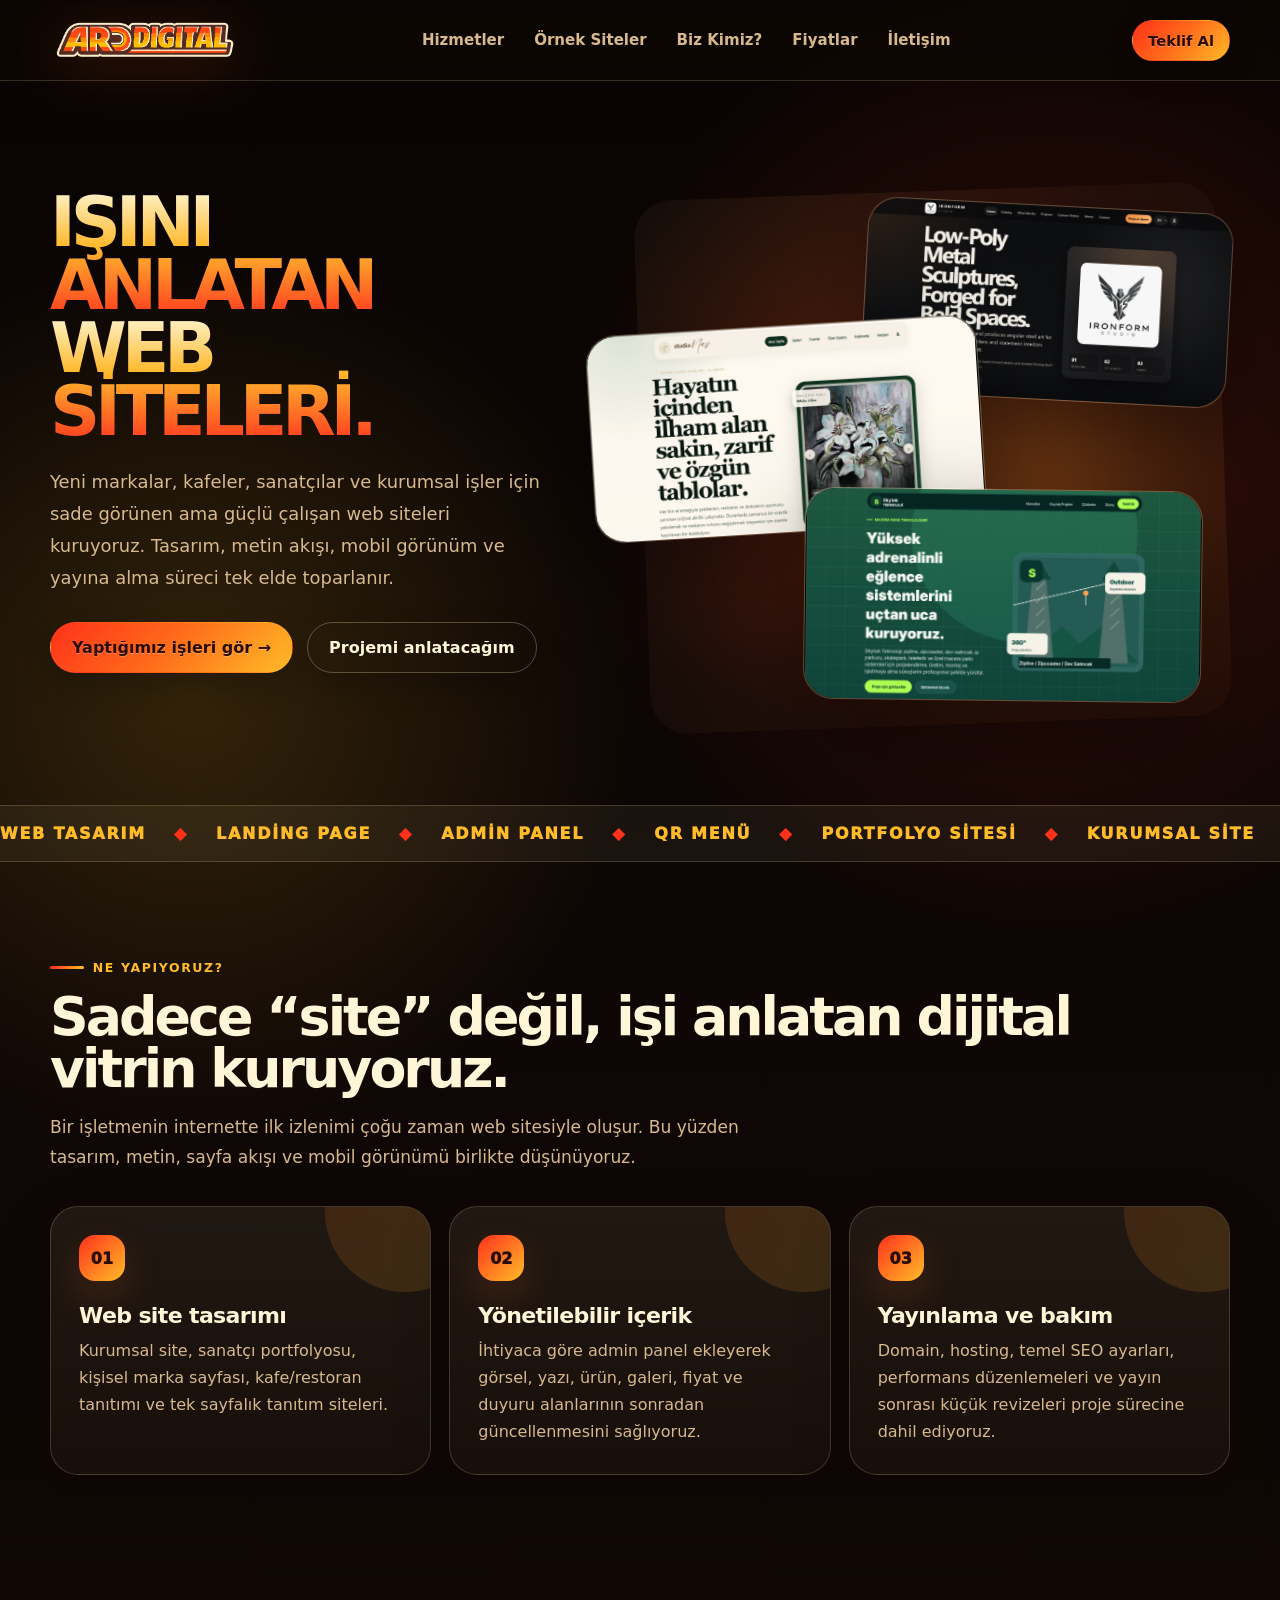
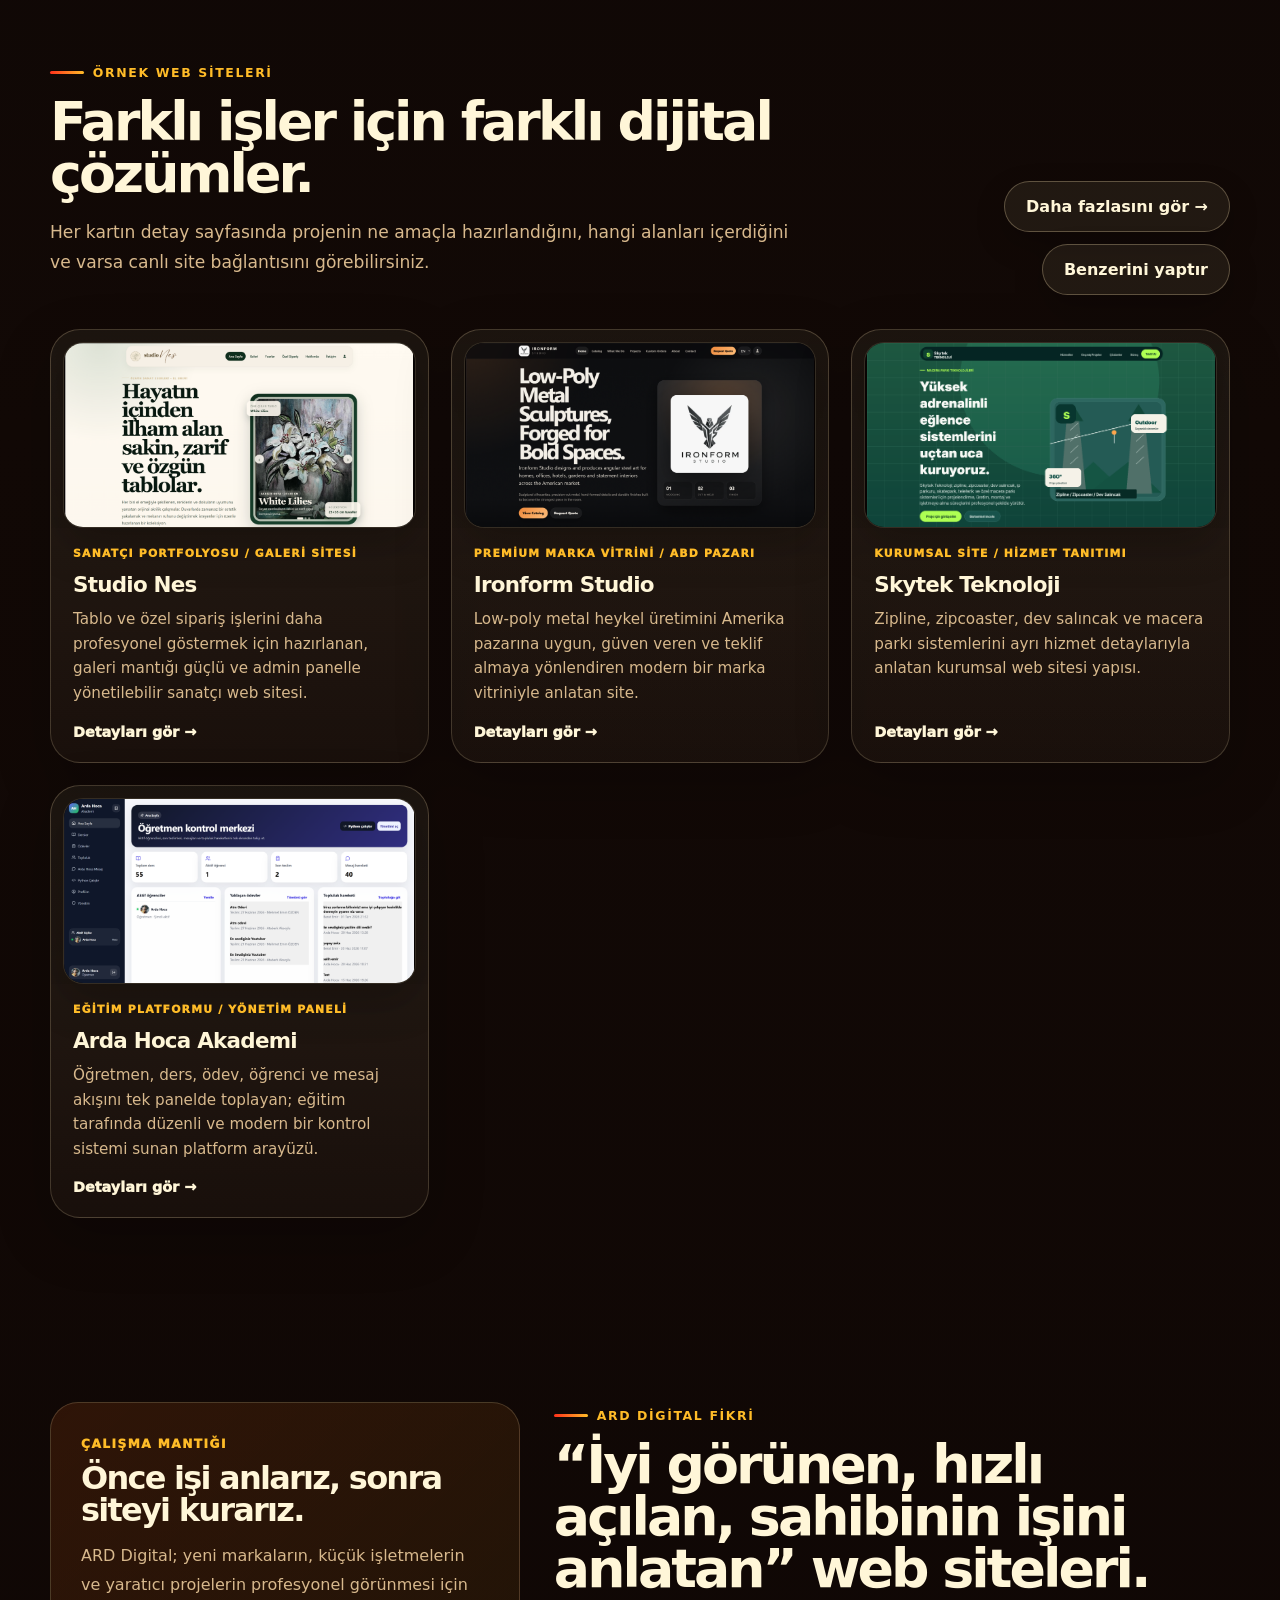
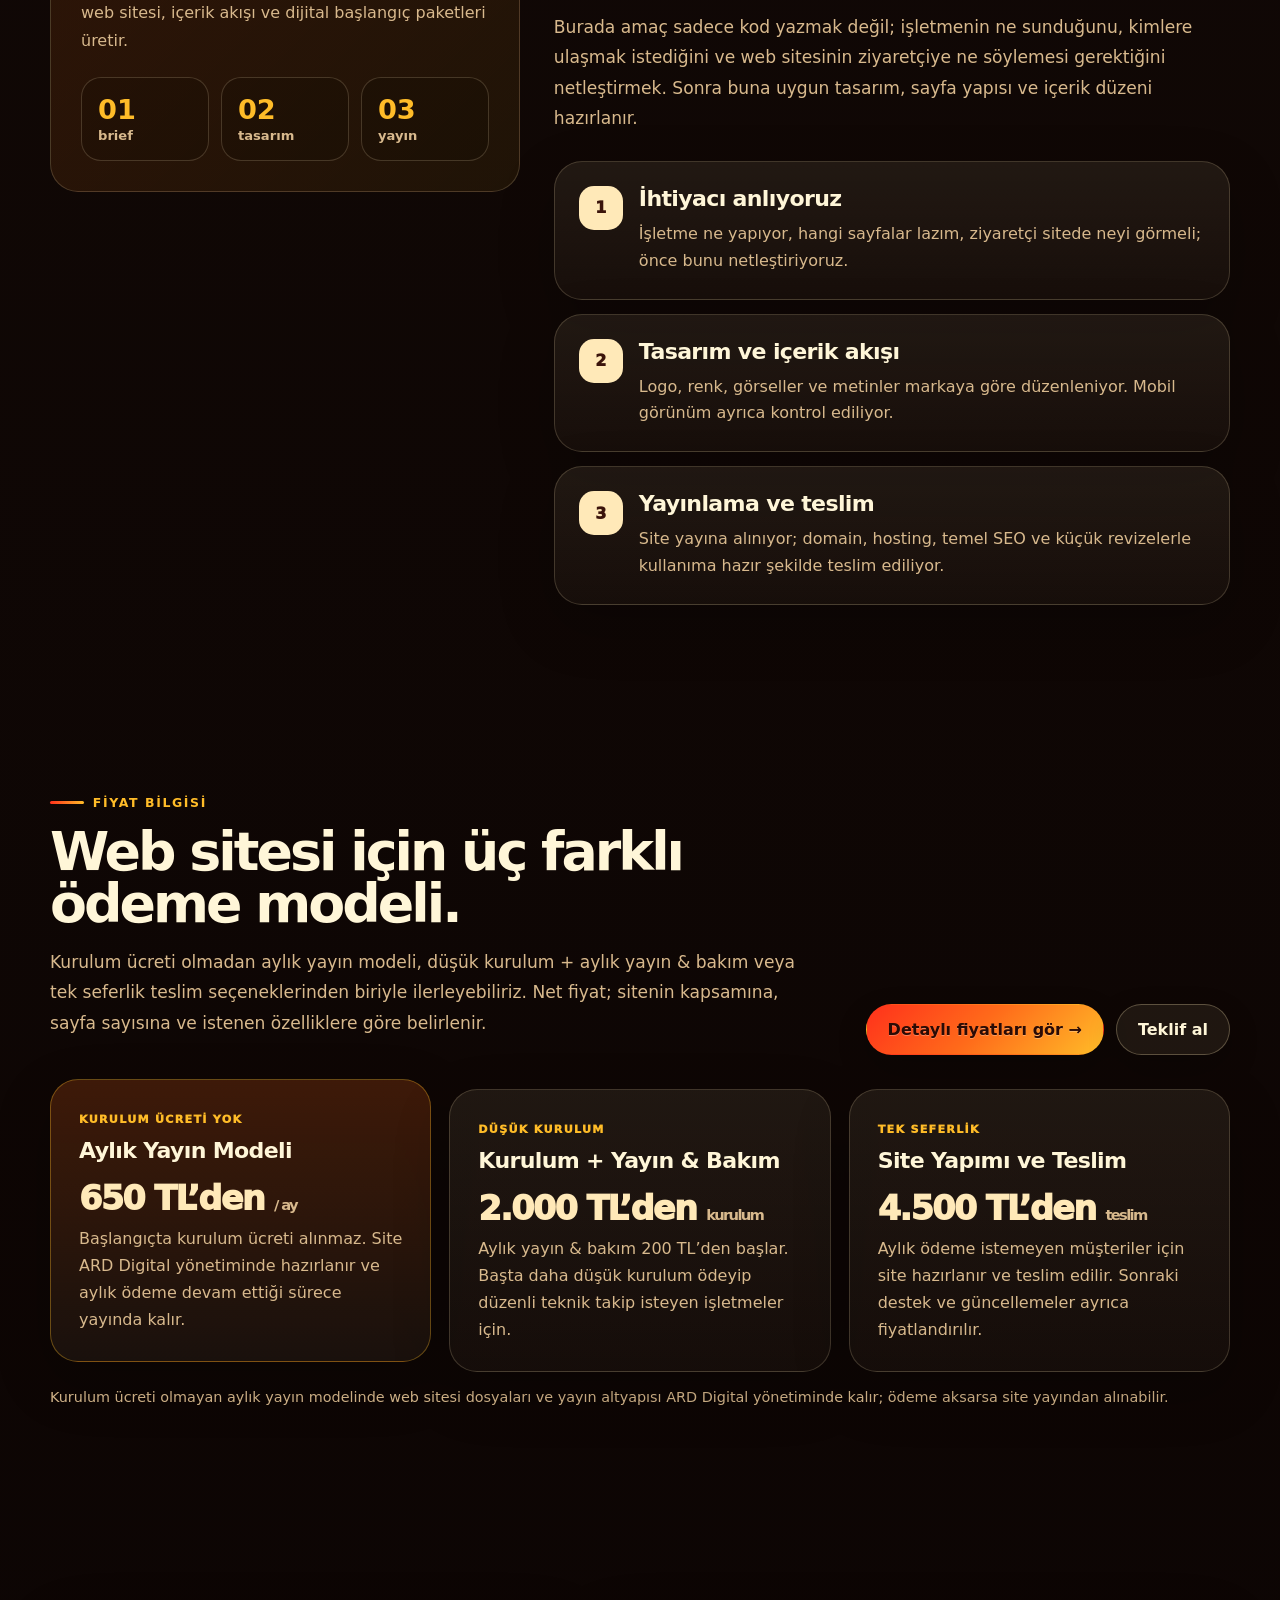
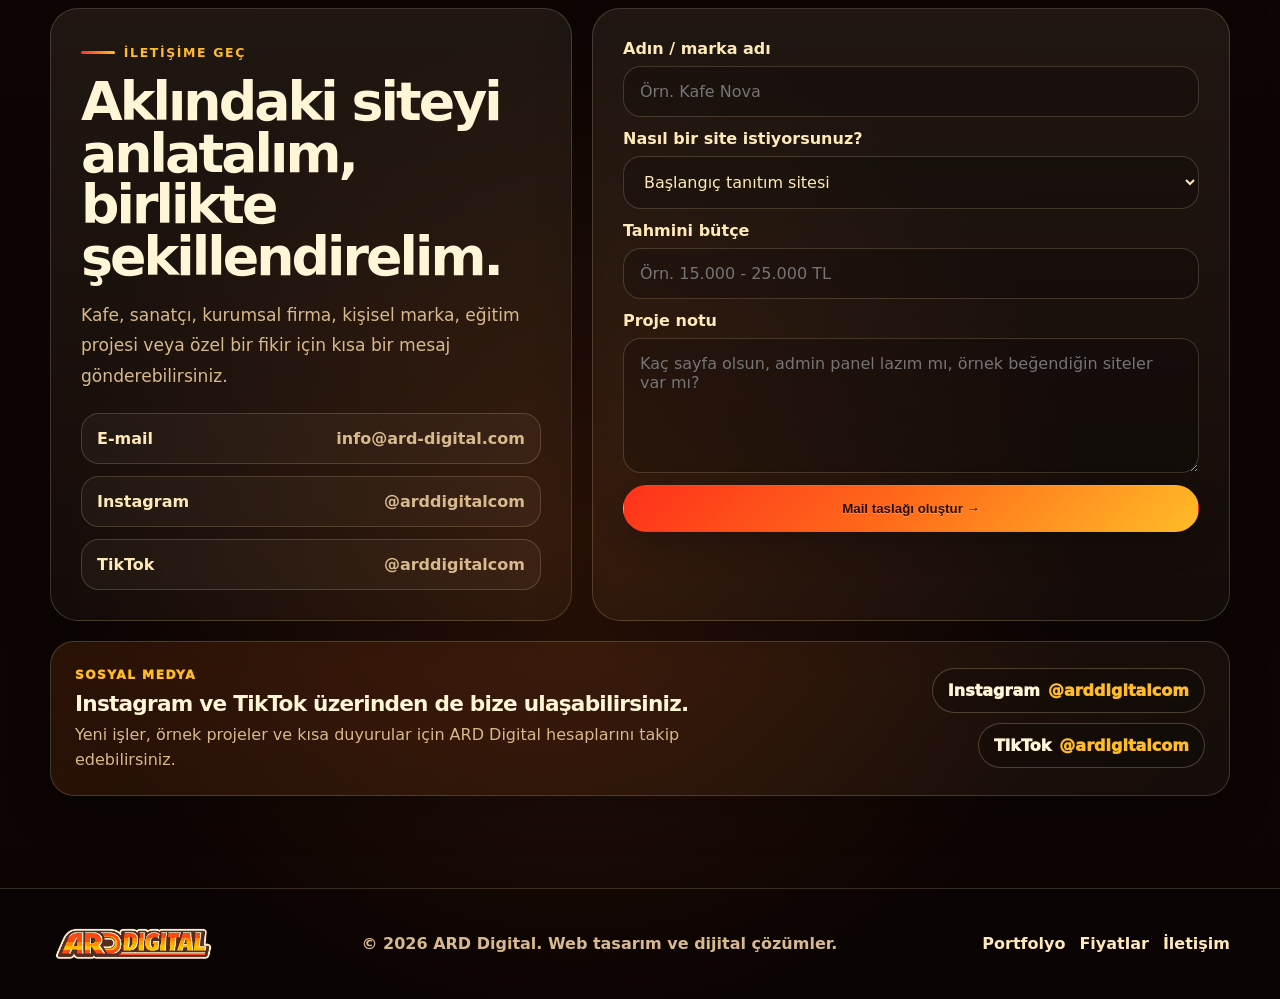
==== index.html @ c7db6e17 "Add files via upload" ====
<!doctype html>
<html lang="tr">
<head>
  <meta charset="utf-8">
  <meta name="viewport" content="width=device-width, initial-scale=1">
  <title>ARD Digital | Web sitesi tasarımı ve dijital çözümler</title>
  <meta name="description" content="ARD Digital; modern, mobil uyumlu, yönetilebilir web siteleri tasarlar. Portfolyo, kurumsal site, kafe menü/QR sistemi ve özel web projeleri.">
  <link rel="icon" href="assets/favicon.png">
  <link rel="stylesheet" href="css/style.css">
</head>
<body>
  <header class="site-header">
    <div class="container nav">
      <a class="brand" href="index.html" aria-label="ARD Digital ana sayfa">
        <img src="assets/arddigital-logo.png" alt="ARD Digital Logo">
      </a>
      <nav class="nav-links" data-nav-links>
        <a href="#hizmetler">Hizmetler</a>
        <a href="#ornekler">Örnek Siteler</a>
        <a href="#hakkimizda">Biz Kimiz?</a>
        <a href="fiyatlar.html">Fiyatlar</a>
        <a href="#iletisim">İletişim</a>
      </nav>
      <a class="btn small primary nav-cta" href="#iletisim">Teklif Al</a>
      <button class="menu-toggle" data-menu-toggle aria-label="Menüyü aç">☰</button>
    </div>
  </header>

  <main>
    <section class="hero hero-clean">
      <div class="container hero-grid">
        <div class="hero-copy">
          <h1><span>İşini anlatan</span><span>web siteleri.</span></h1>
          <p>
            Yeni markalar, kafeler, sanatçılar ve kurumsal işler için sade görünen ama güçlü çalışan web siteleri kuruyoruz. Tasarım, metin akışı, mobil görünüm ve yayına alma süreci tek elde toparlanır.
          </p>
          <div class="hero-actions">
            <a class="btn primary" href="#ornekler">Yaptığımız işleri gör →</a>
            <a class="btn ghost" href="#iletisim">Projemi anlatacağım</a>
          </div>
        </div>

        <div class="project-wall project-screens image-only-showcase" aria-label="Örnek web sitesi ekran görüntüleri">
          <a class="project-tile project-shot tile-main" href="case-studies/studio-nes.html" aria-label="Studio Nes proje sayfasını aç">
            <figure class="site-shot"><img src="assets/thumb-studio-nes.png" alt="Studio Nes ana sayfa ekran görüntüsü"></figure>
          </a>

          <a class="project-tile project-shot tile-small tile-a" href="case-studies/ironform.html" aria-label="Ironform Studio proje sayfasını aç">
            <figure class="site-shot"><img src="assets/thumb-ironform.png" alt="Ironform Studio ana sayfa ekran görüntüsü"></figure>
          </a>

          <a class="project-tile project-shot tile-small tile-b" href="case-studies/skytek.html" aria-label="Skytek Teknoloji proje sayfasını aç">
            <figure class="site-shot"><img src="assets/thumb-skytek.png" alt="Skytek Teknoloji ana sayfa ekran görüntüsü"></figure>
          </a>
        </div>
      </div>
    </section>

    <div class="marquee" aria-hidden="true">
      <div class="marquee-track">
        <span>web tasarım</span><span>landing page</span><span>admin panel</span><span>qr menü</span><span>portfolyo sitesi</span><span>kurumsal site</span>
        <span>web tasarım</span><span>landing page</span><span>admin panel</span><span>qr menü</span><span>portfolyo sitesi</span><span>kurumsal site</span>
      </div>
    </div>

    <section class="section" id="hizmetler">
      <div class="container">
        <span class="eyebrow">Ne yapıyoruz?</span>
        <h2 class="section-title">Sadece “site” değil, işi anlatan dijital vitrin kuruyoruz.</h2>
        <p class="section-text">
          Bir işletmenin internette ilk izlenimi çoğu zaman web sitesiyle oluşur. Bu yüzden tasarım, metin, sayfa akışı ve mobil görünümü birlikte düşünüyoruz.
        </p>
        <div class="service-grid">
          <article class="service-card">
            <div class="icon">01</div>
            <h3>Web site tasarımı</h3>
            <p>Kurumsal site, sanatçı portfolyosu, kişisel marka sayfası, kafe/restoran tanıtımı ve tek sayfalık tanıtım siteleri.</p>
          </article>
          <article class="service-card">
            <div class="icon">02</div>
            <h3>Yönetilebilir içerik</h3>
            <p>İhtiyaca göre admin panel ekleyerek görsel, yazı, ürün, galeri, fiyat ve duyuru alanlarının sonradan güncellenmesini sağlıyoruz.</p>
          </article>
          <article class="service-card">
            <div class="icon">03</div>
            <h3>Yayınlama ve bakım</h3>
            <p>Domain, hosting, temel SEO ayarları, performans düzenlemeleri ve yayın sonrası küçük revizeleri proje sürecine dahil ediyoruz.</p>
          </article>
        </div>
      </div>
    </section>

    <section class="section" id="ornekler">
      <div class="container">
        <div class="portfolio-head">
          <div>
            <span class="eyebrow">Örnek web siteleri</span>
            <h2 class="section-title">Farklı işler için farklı dijital çözümler.</h2>
            <p class="section-text">Her kartın detay sayfasında projenin ne amaçla hazırlandığını, hangi alanları içerdiğini ve varsa canlı site bağlantısını görebilirsiniz.</p>
          </div>
          <div class="portfolio-actions">
            <a class="btn" href="ornek-web-siteleri.html">Daha fazlasını gör →</a>
            <a class="btn" href="#iletisim">Benzerini yaptır</a>
          </div>
        </div>

        <div class="portfolio-grid detailed-portfolio-grid">
          <a class="portfolio-card portfolio-detail-card" href="case-studies/studio-nes.html" aria-label="Studio Nes proje sayfasını aç">
            <figure class="portfolio-shot-frame">
              <img src="assets/thumb-studio-nes.png" alt="Studio Nes ana sayfa ekran görüntüsü">
            </figure>
            <div class="portfolio-detail-body">
              <span class="portfolio-kicker">Sanatçı portfolyosu / galeri sitesi</span>
              <h3>Studio Nes</h3>
              <p>Tablo ve özel sipariş işlerini daha profesyonel göstermek için hazırlanan, galeri mantığı güçlü ve admin panelle yönetilebilir sanatçı web sitesi.</p>
              <span class="portfolio-link">Detayları gör →</span>
            </div>
          </a>

          <a class="portfolio-card portfolio-detail-card" href="case-studies/ironform.html" aria-label="Ironform Studio proje sayfasını aç">
            <figure class="portfolio-shot-frame">
              <img src="assets/thumb-ironform.png" alt="Ironform Studio ana sayfa ekran görüntüsü">
            </figure>
            <div class="portfolio-detail-body">
              <span class="portfolio-kicker">Premium marka vitrini / ABD pazarı</span>
              <h3>Ironform Studio</h3>
              <p>Low-poly metal heykel üretimini Amerika pazarına uygun, güven veren ve teklif almaya yönlendiren modern bir marka vitriniyle anlatan site.</p>
              <span class="portfolio-link">Detayları gör →</span>
            </div>
          </a>

          <a class="portfolio-card portfolio-detail-card" href="case-studies/skytek.html" aria-label="Skytek Teknoloji proje sayfasını aç">
            <figure class="portfolio-shot-frame">
              <img src="assets/thumb-skytek.png" alt="Skytek Teknoloji ana sayfa ekran görüntüsü">
            </figure>
            <div class="portfolio-detail-body">
              <span class="portfolio-kicker">Kurumsal site / hizmet tanıtımı</span>
              <h3>Skytek Teknoloji</h3>
              <p>Zipline, zipcoaster, dev salıncak ve macera parkı sistemlerini ayrı hizmet detaylarıyla anlatan kurumsal web sitesi yapısı.</p>
              <span class="portfolio-link">Detayları gör →</span>
            </div>
          </a>

          <a class="portfolio-card portfolio-detail-card" href="case-studies/arda-hoca-akademi.html" aria-label="Arda Hoca Akademi proje sayfasını aç">
            <figure class="portfolio-shot-frame">
              <img src="assets/thumb-arda-hoca-akademi.png" alt="Arda Hoca Akademi ana sayfa ekran görüntüsü">
            </figure>
            <div class="portfolio-detail-body">
              <span class="portfolio-kicker">Eğitim platformu / yönetim paneli</span>
              <h3>Arda Hoca Akademi</h3>
              <p>Öğretmen, ders, ödev, öğrenci ve mesaj akışını tek panelde toplayan; eğitim tarafında düzenli ve modern bir kontrol sistemi sunan platform arayüzü.</p>
              <span class="portfolio-link">Detayları gör →</span>
            </div>
          </a>
        </div>
      </div>
    </section>

    <section class="section" id="hakkimizda">
      <div class="container split">
        <aside class="about-card about-card-clean">
          <span class="mini-kicker">Çalışma mantığı</span>
          <h3>Önce işi anlarız, sonra siteyi kurarız.</h3>
          <p>
            ARD Digital; yeni markaların, küçük işletmelerin ve yaratıcı projelerin profesyonel görünmesi için web sitesi, içerik akışı ve dijital başlangıç paketleri üretir.
          </p>
          <div class="stats">
            <div class="stat"><strong>01</strong><span>brief</span></div>
            <div class="stat"><strong>02</strong><span>tasarım</span></div>
            <div class="stat"><strong>03</strong><span>yayın</span></div>
          </div>
        </aside>
        <div>
          <span class="eyebrow">ARD Digital fikri</span>
          <h2 class="section-title">“İyi görünen, hızlı açılan, sahibinin işini anlatan” web siteleri.</h2>
          <p class="section-text">
            Burada amaç sadece kod yazmak değil; işletmenin ne sunduğunu, kimlere ulaşmak istediğini ve web sitesinin ziyaretçiye ne söylemesi gerektiğini netleştirmek. Sonra buna uygun tasarım, sayfa yapısı ve içerik düzeni hazırlanır.
          </p>
          <div class="process-list" style="margin-top:28px">
            <article class="process-card">
              <div class="num">1</div>
              <div><h3>İhtiyacı anlıyoruz</h3><p>İşletme ne yapıyor, hangi sayfalar lazım, ziyaretçi sitede neyi görmeli; önce bunu netleştiriyoruz.</p></div>
            </article>
            <article class="process-card">
              <div class="num">2</div>
              <div><h3>Tasarım ve içerik akışı</h3><p>Logo, renk, görseller ve metinler markaya göre düzenleniyor. Mobil görünüm ayrıca kontrol ediliyor.</p></div>
            </article>
            <article class="process-card">
              <div class="num">3</div>
              <div><h3>Yayınlama ve teslim</h3><p>Site yayına alınıyor; domain, hosting, temel SEO ve küçük revizelerle kullanıma hazır şekilde teslim ediliyor.</p></div>
            </article>
          </div>
        </div>
      </div>
    </section>

    <section class="section pricing-preview" id="fiyatlar">
      <div class="container">
        <div class="portfolio-head">
          <div>
            <span class="eyebrow">Fiyat bilgisi</span>
            <h2 class="section-title">Web sitesi için üç farklı ödeme modeli.</h2>
            <p class="section-text">
              Kurulum ücreti olmadan aylık yayın modeli, düşük kurulum + aylık yayın & bakım veya tek seferlik teslim seçeneklerinden biriyle ilerleyebiliriz. Net fiyat; sitenin kapsamına, sayfa sayısına ve istenen özelliklere göre belirlenir.
            </p>
          </div>
          <div class="portfolio-actions">
            <a class="btn primary" href="fiyatlar.html">Detaylı fiyatları gör →</a>
            <a class="btn" href="#iletisim">Teklif al</a>
          </div>
        </div>

        <div class="price-grid price-preview-grid three-plans">
          <article class="price-card featured">
            <span class="plan-label">Kurulum ücreti yok</span>
            <h3>Aylık Yayın Modeli</h3>
            <div class="price">650 TL’den <small>/ ay</small></div>
            <p>Başlangıçta kurulum ücreti alınmaz. Site ARD Digital yönetiminde hazırlanır ve aylık ödeme devam ettiği sürece yayında kalır.</p>
          </article>
          <article class="price-card">
            <span class="plan-label">Düşük kurulum</span>
            <h3>Kurulum + Yayın & Bakım</h3>
            <div class="price">2.000 TL’den <small>kurulum</small></div>
            <p>Aylık yayın & bakım 200 TL’den başlar. Başta daha düşük kurulum ödeyip düzenli teknik takip isteyen işletmeler için.</p>
          </article>
          <article class="price-card">
            <span class="plan-label">Tek seferlik</span>
            <h3>Site Yapımı ve Teslim</h3>
            <div class="price">4.500 TL’den <small>teslim</small></div>
            <p>Aylık ödeme istemeyen müşteriler için site hazırlanır ve teslim edilir. Sonraki destek ve güncellemeler ayrıca fiyatlandırılır.</p>
          </article>
        </div>
        <p class="notice">Kurulum ücreti olmayan aylık yayın modelinde web sitesi dosyaları ve yayın altyapısı ARD Digital yönetiminde kalır; ödeme aksarsa site yayından alınabilir.</p>
      </div>
    </section>

    <section class="section" id="iletisim">
      <div class="container contact-wrap">
        <div class="contact-card">
          <span class="eyebrow">İletişime geç</span>
          <h2 class="section-title">Aklındaki siteyi anlatalım, birlikte şekillendirelim.</h2>
          <p class="section-text">Kafe, sanatçı, kurumsal firma, kişisel marka, eğitim projesi veya özel bir fikir için kısa bir mesaj gönderebilirsiniz.</p>
          <div class="contact-list">
            <a href="mailto:info@ard-digital.com"><strong>E-mail</strong><span>info@ard-digital.com</span></a>
            <a href="https://instagram.com/arddigitalcom" target="_blank" rel="noreferrer"><strong>Instagram</strong><span>@arddigitalcom</span></a>
            <a href="https://www.tiktok.com/@ardigitalcom" target="_blank" rel="noreferrer"><strong>TikTok</strong><span>@arddigitalcom</span></a>
          </div>
        </div>
        <div class="contact-card">
          <form class="contact-form" data-contact-form>
            <div class="field">
              <label for="name">Adın / marka adı</label>
              <input id="name" name="name" placeholder="Örn. Kafe Nova" required>
            </div>
            <div class="field">
              <label for="service">Nasıl bir site istiyorsunuz?</label>
              <select id="service" name="service" required>
                <option value="Başlangıç tanıtım sitesi">Başlangıç tanıtım sitesi</option>
                <option value="Profesyonel kurumsal site">Profesyonel kurumsal site</option>
                <option value="Admin panelli site">Admin panelli site</option>
                <option value="Kafe QR menü sistemi">Kafe QR menü sistemi</option>
                <option value="Özel proje">Özel proje</option>
              </select>
            </div>
            <div class="field">
              <label for="budget">Tahmini bütçe</label>
              <input id="budget" name="budget" placeholder="Örn. 15.000 - 25.000 TL">
            </div>
            <div class="field">
              <label for="message">Proje notu</label>
              <textarea id="message" name="message" placeholder="Kaç sayfa olsun, admin panel lazım mı, örnek beğendiğin siteler var mı?" required></textarea>
            </div>
            <button class="btn primary" type="submit">Mail taslağı oluştur →</button>
          </form>
        </div>
        <div class="social-contact-box">
          <div>
            <span class="mini-kicker">Sosyal medya</span>
            <h3>Instagram ve TikTok üzerinden de bize ulaşabilirsiniz.</h3>
            <p>Yeni işler, örnek projeler ve kısa duyurular için ARD Digital hesaplarını takip edebilirsiniz.</p>
          </div>
          <div class="social-buttons">
            <a href="https://instagram.com/arddigitalcom" target="_blank" rel="noreferrer">Instagram <span>@arddigitalcom</span></a>
            <a href="https://www.tiktok.com/@ardigitalcom" target="_blank" rel="noreferrer">TikTok <span>@ardigitalcom</span></a>
          </div>
        </div>
      </div>
    </section>
  </main>

  <footer class="site-footer">
    <div class="container footer-row">
      <img src="assets/arddigital-logo.png" alt="ARD Digital">
      <div>© <span data-year></span> ARD Digital. Web tasarım ve dijital çözümler.</div>
      <div class="footer-links"><a href="#ornekler">Portfolyo</a><a href="fiyatlar.html">Fiyatlar</a><a href="#iletisim">İletişim</a></div>
    </div>
  </footer>

  <script src="js/main.js"></script>
</body>
</html>
---- css/style.css ----
:root{
  --bg:#120906;
  --bg-soft:#24110c;
  --card:#2a130d;
  --card-2:#39180f;
  --cream:#ffe9b8;
  --cream-2:#fff6d8;
  --orange:#ff6b1a;
  --orange-2:#ff311b;
  --gold:#ffbc28;
  --brown:#4a1f14;
  --muted:#d8b98d;
  --line:rgba(255,233,184,.18);
  --shadow:0 28px 90px rgba(0,0,0,.38);
  --radius:28px;
  --max:1180px;
}
*{box-sizing:border-box}
html{scroll-behavior:smooth}
body{
  margin:0;
  font-family:Inter, ui-sans-serif, system-ui, -apple-system, BlinkMacSystemFont, "Segoe UI", sans-serif;
  background:
    radial-gradient(circle at 15% 12%, rgba(255,188,40,.16), transparent 28rem),
    radial-gradient(circle at 82% 8%, rgba(255,49,27,.18), transparent 30rem),
    radial-gradient(circle at 45% 92%, rgba(255,107,26,.14), transparent 32rem),
    linear-gradient(180deg,#090403 0%, var(--bg) 35%, #0b0403 100%);
  color:var(--cream-2);
  overflow-x:hidden;
}
body:before{
  content:"";
  position:fixed;
  inset:0;
  pointer-events:none;
  background-image:
    linear-gradient(rgba(255,233,184,.055) 1px, transparent 1px),
    linear-gradient(90deg, rgba(255,233,184,.055) 1px, transparent 1px);
  background-size:72px 72px;
  mask-image:linear-gradient(to bottom, rgba(0,0,0,.8), rgba(0,0,0,.25));
}
a{color:inherit;text-decoration:none}
img{max-width:100%;display:block}
.container{width:min(var(--max), calc(100% - 38px));margin:0 auto}
.eyebrow{
  display:inline-flex;
  align-items:center;
  gap:.55rem;
  color:var(--gold);
  text-transform:uppercase;
  letter-spacing:.13em;
  font-weight:900;
  font-size:.78rem;
}
.eyebrow:before{content:"";width:34px;height:3px;border-radius:999px;background:linear-gradient(90deg,var(--orange-2),var(--gold))}
.section{padding:92px 0;position:relative}
.section-title{font-size:clamp(2rem,4.2vw,4.2rem);line-height:.96;margin:16px 0 18px;letter-spacing:-.055em}
.section-text{color:var(--muted);font-size:1.07rem;line-height:1.76;max-width:760px}
.btn{
  display:inline-flex;
  align-items:center;
  justify-content:center;
  gap:.6rem;
  padding:15px 21px;
  border-radius:999px;
  font-weight:900;
  border:1px solid rgba(255,233,184,.28);
  color:var(--cream-2);
  background:rgba(255,233,184,.07);
  box-shadow:0 12px 30px rgba(0,0,0,.22);
  transition:.2s ease;
  cursor:pointer;
}
.btn:hover{transform:translateY(-3px);border-color:rgba(255,233,184,.48)}
.btn.primary{background:linear-gradient(135deg,var(--orange-2),var(--orange) 48%,var(--gold));color:#2b0b05;border-color:transparent;text-shadow:0 1px rgba(255,255,255,.28)}
.btn.ghost{background:transparent}
.btn.small{padding:11px 15px;font-size:.92rem}
.site-header{
  position:sticky;top:0;z-index:50;
  backdrop-filter:blur(16px);
  background:rgba(15,7,5,.72);
  border-bottom:1px solid var(--line);
}
.nav{height:80px;display:flex;align-items:center;justify-content:space-between;gap:24px}
.brand{display:flex;align-items:center;gap:12px;min-width:max-content}
.brand img{height:48px;width:auto;filter:drop-shadow(0 10px 28px rgba(255,107,26,.18))}
.nav-links{display:flex;align-items:center;gap:6px}
.nav-links a{padding:10px 12px;border-radius:999px;color:var(--muted);font-weight:800;font-size:.94rem}
.nav-links a:hover{background:rgba(255,233,184,.08);color:var(--cream)}
.menu-toggle{display:none;border:0;background:rgba(255,233,184,.08);color:var(--cream);border-radius:14px;padding:10px 12px;font-size:1.2rem}
.hero{padding:94px 0 64px;position:relative}
.hero-grid{display:grid;grid-template-columns:1.02fr .98fr;gap:52px;align-items:center}
.hero h1{font-size:clamp(3rem,7vw,7.5rem);line-height:.86;letter-spacing:-.075em;margin:24px 0 18px;text-transform:uppercase}
.hero h1 span{display:block;background:linear-gradient(180deg,#fff2c8 0%,#ffb92d 44%,#ff3b1f 100%);-webkit-background-clip:text;background-clip:text;color:transparent;text-shadow:0 16px 48px rgba(255,80,22,.14)}
.hero p{font-size:1.18rem;line-height:1.78;color:var(--muted);max-width:650px;margin:0 0 28px}
.hero-actions{display:flex;gap:14px;flex-wrap:wrap;margin-bottom:28px}
.hero-badges{display:flex;gap:10px;flex-wrap:wrap}
.badge{padding:9px 13px;border-radius:999px;background:rgba(255,233,184,.08);border:1px solid var(--line);color:var(--cream);font-weight:800;font-size:.9rem}
.logo-stage{
  position:relative;
  min-height:560px;
  border-radius:42px;
  background:
    linear-gradient(135deg,rgba(255,49,27,.16),rgba(255,188,40,.07)),
    repeating-linear-gradient(0deg,rgba(255,233,184,.045),rgba(255,233,184,.045) 1px,transparent 1px,transparent 17px),
    radial-gradient(circle at 50% 42%,rgba(255,188,40,.16),transparent 22rem),
    rgba(42,19,13,.48);
  border:1px solid var(--line);
  box-shadow:var(--shadow);
  overflow:hidden;
  display:grid;
  place-items:center;
}
.logo-stage:before{
  content:"";
  position:absolute;
  inset:36px;
  border-radius:34px;
  border:1px solid rgba(255,233,184,.12);
}
.logo-stage:after{
  content:"";
  position:absolute;
  width:780px;height:190px;
  background:linear-gradient(90deg,transparent,var(--orange),var(--gold),transparent);
  filter:blur(50px);
  opacity:.18;
  transform:rotate(-8deg);
}
.logo-stage img{width:min(88%,720px);position:relative;z-index:2;filter:drop-shadow(0 28px 45px rgba(0,0,0,.55))}
.float-card{
  position:absolute;z-index:3;
  background:rgba(20,8,5,.76);
  border:1px solid var(--line);
  border-radius:22px;
  padding:16px 18px;
  box-shadow:0 20px 50px rgba(0,0,0,.32);
  backdrop-filter:blur(12px);
}
.float-card strong{display:block;color:var(--cream);font-size:1.1rem}
.float-card span{color:var(--muted);font-weight:700;font-size:.9rem}
.float-card.one{left:24px;bottom:28px}
.float-card.two{right:24px;top:30px}
.marquee{border-block:1px solid var(--line);background:rgba(255,233,184,.055);overflow:hidden;white-space:nowrap}
.marquee-track{display:inline-flex;gap:28px;animation:slide 26s linear infinite;padding:18px 0;color:var(--gold);font-weight:950;text-transform:uppercase;letter-spacing:.11em}
.marquee-track span{display:inline-flex;align-items:center;gap:28px}.marquee-track span:after{content:"◆";color:var(--orange-2)}
@keyframes slide{from{transform:translateX(0)}to{transform:translateX(-50%)}}
.service-grid{display:grid;grid-template-columns:repeat(3,1fr);gap:18px;margin-top:34px}
.service-card,.portfolio-card,.price-card,.process-card,.contact-card,.case-panel{
  border:1px solid var(--line);
  background:linear-gradient(180deg,rgba(255,233,184,.08),rgba(255,233,184,.035));
  border-radius:var(--radius);
  box-shadow:0 20px 55px rgba(0,0,0,.24);
}
.service-card{padding:28px;min-height:242px;position:relative;overflow:hidden}
.service-card:before{content:"";position:absolute;width:160px;height:160px;border-radius:999px;right:-55px;top:-75px;background:linear-gradient(135deg,var(--orange),var(--gold));opacity:.14}
.icon{width:46px;height:46px;border-radius:16px;display:grid;place-items:center;background:linear-gradient(135deg,var(--orange-2),var(--gold));color:#2b0b05;font-weight:1000;margin-bottom:22px;box-shadow:0 16px 40px rgba(255,107,26,.18)}
.service-card h3,.portfolio-card h3,.price-card h3,.process-card h3{margin:0 0 10px;font-size:1.38rem;letter-spacing:-.03em}
.service-card p,.portfolio-card p,.price-card p,.process-card p{margin:0;color:var(--muted);line-height:1.68}
.portfolio-head{display:flex;align-items:end;justify-content:space-between;gap:22px;margin-bottom:34px}
.portfolio-grid{display:grid;grid-template-columns:repeat(2,1fr);gap:20px}
.portfolio-card{overflow:hidden;transition:.2s ease;background:linear-gradient(180deg,rgba(255,233,184,.09),rgba(255,233,184,.035))}
.portfolio-card:hover{transform:translateY(-6px);border-color:rgba(255,233,184,.35)}
.browser{
  min-height:250px;
  padding:18px;
  background:
    radial-gradient(circle at 18% 20%, rgba(255,188,40,.25), transparent 12rem),
    radial-gradient(circle at 82% 28%, rgba(255,49,27,.2), transparent 12rem),
    linear-gradient(135deg,#21100b,#3c170e);
  border-bottom:1px solid var(--line);
}
.browser-top{display:flex;gap:7px;margin-bottom:16px}.dot{width:10px;height:10px;border-radius:50%;background:var(--cream);opacity:.65}.dot:nth-child(2){background:var(--gold)}.dot:nth-child(3){background:var(--orange-2)}
.browser-screen{height:178px;border-radius:20px;background:rgba(255,246,216,.09);border:1px solid rgba(255,233,184,.14);padding:18px;display:flex;flex-direction:column;justify-content:space-between;overflow:hidden}
.mock-title{font-size:1.65rem;font-weight:1000;letter-spacing:-.05em;color:var(--cream)}
.mock-lines{display:grid;gap:9px}.mock-lines i{height:10px;border-radius:999px;background:rgba(255,233,184,.18)}.mock-lines i:nth-child(1){width:92%}.mock-lines i:nth-child(2){width:64%}.mock-lines i:nth-child(3){width:78%}
.portfolio-body{padding:24px}.tags{display:flex;gap:8px;flex-wrap:wrap;margin:16px 0 18px}.tag{font-size:.78rem;font-weight:900;border:1px solid var(--line);border-radius:999px;color:var(--gold);padding:6px 9px;background:rgba(255,188,40,.06)}
.split{display:grid;grid-template-columns:.82fr 1.18fr;gap:34px;align-items:start}.about-card{position:sticky;top:110px;padding:30px;border-radius:var(--radius);background:linear-gradient(135deg,rgba(255,107,26,.13),rgba(255,188,40,.07));border:1px solid var(--line)}.about-card img{height:76px;width:auto;margin-bottom:20px}.about-card p{color:var(--muted);line-height:1.76}.stats{display:grid;grid-template-columns:repeat(3,1fr);gap:12px;margin-top:22px}.stat{border:1px solid var(--line);border-radius:20px;padding:16px;background:rgba(0,0,0,.14)}.stat strong{font-size:1.7rem;color:var(--gold);display:block}.stat span{color:var(--muted);font-weight:800;font-size:.82rem}
.process-list{display:grid;gap:14px}.process-card{padding:24px;display:grid;grid-template-columns:auto 1fr;gap:16px}.num{width:44px;height:44px;border-radius:15px;background:var(--cream);color:#3b140b;display:grid;place-items:center;font-weight:1000}
.price-grid{display:grid;grid-template-columns:repeat(3,1fr);gap:18px;margin-top:34px}.price-card{padding:28px;position:relative;overflow:hidden}.price-card.featured{background:linear-gradient(180deg,rgba(255,107,26,.2),rgba(255,233,184,.05));border-color:rgba(255,188,40,.34);transform:translateY(-10px)}.price{font-size:2.1rem;font-weight:1000;letter-spacing:-.05em;margin:16px 0 8px;color:var(--cream)}.price small{font-size:.92rem;color:var(--muted);font-weight:800}.price-card ul{padding:0;margin:22px 0 28px;list-style:none;display:grid;gap:12px;color:var(--muted)}.price-card li{display:flex;gap:10px}.price-card li:before{content:"✓";color:var(--gold);font-weight:1000}
.contact-wrap{display:grid;grid-template-columns:.9fr 1.1fr;gap:20px;align-items:stretch}.contact-card{padding:30px}.contact-list{display:grid;gap:12px;margin-top:22px}.contact-list a{display:flex;align-items:center;justify-content:space-between;gap:12px;border:1px solid var(--line);border-radius:18px;padding:15px;background:rgba(255,233,184,.045);color:var(--cream);font-weight:900}.contact-list a span{color:var(--muted);font-weight:800}.contact-form{display:grid;gap:12px}.field{display:grid;gap:8px}.field label{font-weight:900;color:var(--cream)}input,textarea,select{width:100%;border:1px solid var(--line);border-radius:18px;background:rgba(0,0,0,.18);color:var(--cream);padding:15px 16px;font:inherit;outline:none}textarea{min-height:135px;resize:vertical}input:focus,textarea:focus,select:focus{border-color:rgba(255,188,40,.55)}
.site-footer{padding:34px 0;border-top:1px solid var(--line);background:rgba(0,0,0,.16)}.footer-row{display:flex;align-items:center;justify-content:space-between;gap:18px;color:var(--muted);font-weight:800}.footer-row img{height:42px;width:auto}.footer-links{display:flex;gap:14px;flex-wrap:wrap}.footer-links a{color:var(--cream)}
.case-hero{padding:72px 0 44px}.back-link{color:var(--gold);font-weight:1000}.case-grid{display:grid;grid-template-columns:1fr .8fr;gap:28px;align-items:start}.case-title{font-size:clamp(2.6rem,6vw,6.8rem);line-height:.88;letter-spacing:-.07em;margin:22px 0}.case-panel{padding:28px}.case-panel h3{margin-top:0}.case-panel p,.case-panel li{color:var(--muted);line-height:1.7}.case-panel ul{padding-left:20px}.case-actions{display:flex;gap:12px;flex-wrap:wrap;margin-top:22px}.case-preview{border-radius:34px;overflow:hidden;border:1px solid var(--line);box-shadow:var(--shadow);background:linear-gradient(135deg,#2a130d,#5a2012)}.case-preview .browser{min-height:360px}.case-preview .browser-screen{height:280px}
.notice{font-size:.9rem;color:var(--muted);margin-top:14px;line-height:1.6}
@media (max-width:980px){
  .hero-grid,.split,.contact-wrap,.case-grid{grid-template-columns:1fr}.logo-stage{min-height:430px}.about-card{position:static}.service-grid,.price-grid{grid-template-columns:1fr}.portfolio-grid{grid-template-columns:1fr}.portfolio-head{align-items:start;flex-direction:column}.price-card.featured{transform:none}.nav-links{position:absolute;top:80px;left:19px;right:19px;display:none;flex-direction:column;align-items:stretch;background:rgba(20,8,5,.96);border:1px solid var(--line);border-radius:22px;padding:12px}.nav-links.open{display:flex}.menu-toggle{display:block}.nav-cta{display:none}.nav-links a{padding:14px 16px}.hero{padding-top:60px}.float-card{display:none}}
@media (max-width:640px){
  .container{width:min(100% - 28px,var(--max))}.nav{height:70px}.nav-links{top:70px}.brand img{height:38px}.hero h1{font-size:3.35rem}.hero p{font-size:1rem}.logo-stage{min-height:320px;border-radius:28px}.section{padding:70px 0}.stats{grid-template-columns:1fr}.service-card,.price-card,.contact-card,.case-panel{padding:22px}.browser{min-height:220px}.browser-screen{height:150px}.footer-row{flex-direction:column;align-items:flex-start}.case-title{font-size:3.2rem}}


.hero-clean{
  padding:112px 0 78px;
}
.hero-clean .hero-grid{
  grid-template-columns:minmax(0,.95fr) minmax(420px,1.05fr);
  gap:54px;
}
.hero-copy{
  position:relative;
  z-index:2;
}
.hero-clean h1{
  max-width:760px;
}
.hero-clean h1 span{
  text-shadow:none;
}
.hero-note{
  max-width:640px;
  display:flex;
  align-items:flex-start;
  gap:10px;
  padding:14px 16px;
  border-left:3px solid var(--gold);
  background:linear-gradient(90deg,rgba(255,188,40,.12),rgba(255,233,184,.035));
  border-radius:0 18px 18px 0;
  color:var(--muted);
  line-height:1.55;
}
.hero-note strong{
  color:var(--cream);
  min-width:max-content;
}
.project-wall{
  position:relative;
  min-height:590px;
  isolation:isolate;
}
.project-wall:before{
  content:"";
  position:absolute;
  inset:44px 0 22px 20px;
  z-index:-2;
  background:
    linear-gradient(rgba(255,233,184,.07) 1px, transparent 1px),
    linear-gradient(90deg, rgba(255,233,184,.07) 1px, transparent 1px),
    radial-gradient(circle at 50% 48%,rgba(255,107,26,.22),transparent 21rem);
  background-size:38px 38px,38px 38px,auto;
  border-radius:38px;
  opacity:.78;
  transform:rotate(-2deg);
}
.project-wall:after{
  content:"";
  position:absolute;
  width:76%;
  height:220px;
  left:12%;
  top:45%;
  z-index:-1;
  transform:translateY(-50%) rotate(-9deg);
  background:linear-gradient(90deg,transparent,rgba(255,49,27,.72),rgba(255,188,40,.6),transparent);
  filter:blur(54px);
  opacity:.24;
}
.project-tile{
  position:absolute;
  display:block;
  border:1px solid rgba(255,233,184,.22);
  background:
    linear-gradient(180deg,rgba(255,246,216,.12),rgba(255,246,216,.045)),
    rgba(25,9,5,.72);
  backdrop-filter:blur(14px);
  box-shadow:0 26px 80px rgba(0,0,0,.35);
  border-radius:30px;
  padding:24px;
  overflow:hidden;
  transition:.2s ease;
}
.project-tile:hover{
  transform:translateY(-5px) rotate(var(--rot,0deg));
  border-color:rgba(255,233,184,.44);
}
.project-tile h3{
  margin:22px 0 8px;
  font-size:clamp(1.7rem,3.4vw,3.2rem);
  line-height:.94;
  letter-spacing:-.06em;
}
.project-tile p{
  margin:0;
  color:var(--muted);
  line-height:1.55;
  max-width:380px;
  font-weight:650;
}
.tile-top{
  display:flex;
  align-items:center;
  justify-content:space-between;
  gap:12px;
  color:var(--gold);
  text-transform:uppercase;
  letter-spacing:.12em;
  font-size:.72rem;
  font-weight:1000;
}
.tile-top i{
  width:48px;
  height:8px;
  border-radius:999px;
  background:linear-gradient(90deg,var(--orange-2),var(--gold));
  box-shadow:0 0 24px rgba(255,107,26,.35);
}
.tile-main{
  --rot:-2.4deg;
  left:0;
  top:64px;
  width:min(500px,78%);
  min-height:360px;
  transform:rotate(var(--rot));
}
.tile-small{
  width:310px;
  min-height:205px;
}
.tile-a{
  --rot:3deg;
  right:10px;
  top:16px;
  transform:rotate(var(--rot));
}
.tile-b{
  --rot:1.4deg;
  right:66px;
  bottom:70px;
  transform:rotate(var(--rot));
}
.tile-preview{
  position:absolute;
  left:24px;
  right:24px;
  bottom:24px;
  min-height:116px;
  display:grid;
  grid-template-columns:1fr 1fr 1fr;
  gap:12px;
}
.tile-preview b{
  border-radius:18px;
  border:1px solid rgba(255,233,184,.14);
  background:
    radial-gradient(circle at 50% 28%,rgba(255,233,184,.55),transparent 28px),
    linear-gradient(160deg,rgba(255,49,27,.52),rgba(255,188,40,.28));
  box-shadow:inset 0 -24px 36px rgba(0,0,0,.22);
}
.tile-preview b:nth-child(2){transform:translateY(15px);background:linear-gradient(160deg,rgba(255,188,40,.52),rgba(255,107,26,.26))}
.tile-preview b:nth-child(3){transform:translateY(5px);background:linear-gradient(160deg,rgba(255,233,184,.34),rgba(255,49,27,.35))}
.phone-card{
  position:absolute;
  left:56%;
  bottom:0;
  width:164px;
  height:272px;
  border-radius:31px;
  border:1px solid rgba(255,233,184,.2);
  background:linear-gradient(180deg,rgba(255,233,184,.16),rgba(255,233,184,.045));
  box-shadow:0 28px 70px rgba(0,0,0,.36);
  padding:24px 18px;
  transform:rotate(-6deg);
}
.phone-head{
  width:54px;
  height:8px;
  border-radius:999px;
  background:rgba(255,233,184,.28);
  margin:0 auto 34px;
}
.phone-line{
  height:11px;
  border-radius:999px;
  background:rgba(255,233,184,.22);
  margin-bottom:12px;
}
.phone-line.w1{width:90%}
.phone-line.w2{width:66%}
.phone-cta{
  width:72px;
  height:28px;
  border-radius:999px;
  background:linear-gradient(90deg,var(--orange-2),var(--gold));
  margin-top:36px;
}
.about-card-clean img{display:none}
.about-card-clean h3{
  margin:10px 0 12px;
  font-size:2rem;
  line-height:1;
  letter-spacing:-.055em;
}
.mini-kicker{
  display:inline-flex;
  color:var(--gold);
  text-transform:uppercase;
  letter-spacing:.12em;
  font-weight:1000;
  font-size:.76rem;
}

@media (max-width:980px){
  .hero-clean .hero-grid{grid-template-columns:1fr;gap:38px}
  .project-wall{min-height:540px}
  .tile-main{width:min(520px,82%)}
  .tile-a{right:0}
  .tile-b{right:18px;bottom:50px}
}
@media (max-width:640px){
  .hero-clean{padding:58px 0 46px}
  .hero-note{display:block;border-left:0;border-top:3px solid var(--gold);border-radius:18px;padding:14px}
  .hero-note strong{display:block;margin-bottom:4px}
  .project-wall{min-height:auto;display:grid;gap:14px}
  .project-wall:before,.project-wall:after,.phone-card{display:none}
  .project-tile,.tile-main,.tile-small,.tile-a,.tile-b{
    position:relative;
    inset:auto;
    width:100%;
    min-height:auto;
    transform:none;
  }
  .project-tile:hover{transform:translateY(-3px)}
  .tile-preview{position:relative;left:auto;right:auto;bottom:auto;margin-top:22px;min-height:86px}
  .project-tile h3{font-size:2rem}
}


.hero-clean{
  padding:88px 0 64px;
}
.hero-clean .hero-grid{
  grid-template-columns:minmax(0,.9fr) minmax(440px,1.1fr);
  gap:56px;
}
.hero-clean h1{
  font-size:clamp(3.4rem,5.7vw,6.25rem);
  line-height:.88;
  max-width:680px;
  margin-bottom:24px;
}
.hero-clean .hero-copy p{
  max-width:600px;
  font-size:1.12rem;
}
.project-wall{
  min-height:560px;
}
.project-tile{
  padding:16px;
}
.project-tile h3{
  margin:15px 0 7px;
  font-size:clamp(1.45rem,2.6vw,2.55rem);
}
.project-tile p{
  font-size:.95rem;
  line-height:1.45;
}
.site-shot{
  margin:14px 0 0;
  border-radius:20px;
  overflow:hidden;
  border:1px solid rgba(255,233,184,.18);
  background:rgba(255,233,184,.08);
  box-shadow:inset 0 0 0 1px rgba(0,0,0,.08), 0 18px 38px rgba(0,0,0,.22);
}
.site-shot img{
  width:100%;
  aspect-ratio:16/10;
  object-fit:cover;
  object-position:center;
  transform:scale(1.01);
}
.tile-main{
  width:min(545px,78%);
  min-height:430px;
  top:78px;
  left:0;
}
.tile-main h3{
  font-size:2.35rem;
}
.tile-small{
  width:345px;
  min-height:278px;
}
.tile-small .site-shot{
  border-radius:17px;
}
.tile-small h3{
  font-size:1.85rem;
}
.tile-a{
  right:0;
  top:18px;
}
.tile-b{
  right:48px;
  bottom:46px;
}
.thumb-browser{
  padding:0;
  min-height:0;
  background:rgba(0,0,0,.22);
  overflow:hidden;
  border-bottom:1px solid var(--line);
}
.thumb-browser img{
  width:100%;
  aspect-ratio:16/10;
  object-fit:cover;
  object-position:center;
  transform:scale(1.01);
}
.portfolio-card .thumb-browser img{
  min-height:265px;
}
.case-preview .thumb-browser{
  border-bottom:0;
}
.case-preview .thumb-browser img{
  min-height:360px;
}

@media (max-width:980px){
  .hero-clean{padding:66px 0 52px}
  .hero-clean .hero-grid{grid-template-columns:1fr;gap:34px}
  .hero-clean h1{font-size:clamp(3rem,11vw,5.8rem);max-width:760px}
  .project-wall{min-height:610px}
  .tile-main{width:min(560px,82%);top:74px}
  .tile-small{width:min(360px,48%)}
  .tile-a{right:0;top:26px}
  .tile-b{right:18px;bottom:58px}
}
@media (max-width:640px){
  .hero-clean{padding:44px 0 42px}
  .hero-clean h1{font-size:clamp(2.7rem,15vw,4.4rem);line-height:.9}
  .project-wall{min-height:auto;display:grid;gap:14px}
  .project-tile,.tile-main,.tile-small,.tile-a,.tile-b{
    width:100%;
    min-height:auto;
    transform:none;
    position:relative;
    inset:auto;
  }
  .project-tile h3,.tile-main h3,.tile-small h3{font-size:2rem}
  .portfolio-card .thumb-browser img{min-height:210px}
  .case-preview .thumb-browser img{min-height:230px}
}



.hero-clean{
  padding:76px 0 58px;
}
.hero-clean .hero-grid{
  grid-template-columns:minmax(0,.88fr) minmax(520px,1.12fr);
  gap:52px;
  align-items:center;
}
.hero-clean h1{
  font-size:clamp(3.2rem,5.45vw,5.9rem);
  line-height:.9;
  max-width:640px;
}
.project-screens{
  min-height:610px;
}
.project-screens:before{
  inset:34px 6px 22px 44px;
  opacity:.52;
}
.project-screens:after{
  width:86%;
  height:260px;
  left:8%;
  top:52%;
  opacity:.18;
}
.project-screens .project-tile{
  padding:12px;
  border-radius:28px;
  background:linear-gradient(180deg,rgba(255,246,216,.12),rgba(255,246,216,.045)),rgba(31,12,7,.72);
}
.project-screens .project-tile:hover{
  border-color:rgba(255,233,184,.48);
  box-shadow:0 30px 90px rgba(0,0,0,.42);
}
.project-screens .site-shot{
  display:block;
  margin:0;
  border-radius:22px;
  overflow:hidden;
  border:1px solid rgba(255,233,184,.2);
  background:#130806;
  box-shadow:0 18px 42px rgba(0,0,0,.28);
}
.project-screens .site-shot img{
  width:100%;
  aspect-ratio: 16 / 8.5;
  object-fit:cover;
  object-position:center top;
  transform:none;
}
.project-screens .tile-caption{
  display:grid;
  grid-template-columns:1fr auto;
  gap:14px;
  align-items:end;
  padding:14px 4px 2px;
}
.project-screens .project-tile h3{
  margin:0 0 5px;
  font-size:clamp(1.35rem,2vw,2.1rem);
}
.project-screens .project-tile p{
  font-size:.92rem;
  max-width:330px;
}
.tile-actions{
  display:flex;
  flex-wrap:wrap;
  justify-content:flex-end;
  gap:8px;
  min-width:160px;
}
.tile-actions a{
  display:inline-flex;
  align-items:center;
  justify-content:center;
  min-height:34px;
  padding:8px 11px;
  border-radius:999px;
  background:rgba(255,233,184,.08);
  border:1px solid rgba(255,233,184,.18);
  color:var(--cream-2);
  font-weight:900;
  font-size:.74rem;
  white-space:nowrap;
}
.tile-actions a:last-child{
  background:linear-gradient(135deg,var(--orange-2),var(--orange) 58%,var(--gold));
  border-color:transparent;
  color:#2b0b05;
}
.tile-main{
  width:min(570px,82%);
  min-height:0;
  top:82px;
  left:-10px;
}
.tile-small{
  width:385px;
  min-height:0;
}
.tile-a{
  right:4px;
  top:10px;
}
.tile-b{
  right:36px;
  bottom:36px;
}
.project-screens .tile-top,
.project-screens .tile-preview,
.project-screens .phone-card{
  display:none !important;
}
.thumb-browser img,
.portfolio-card .thumb-browser img,
.case-preview .thumb-browser img{
  aspect-ratio:16 / 8.5;
  object-fit:cover;
  object-position:center top;
}
.portfolio-card .thumb-browser img{
  min-height:250px;
}

@media (max-width:980px){
  .hero-clean .hero-grid{grid-template-columns:1fr;gap:34px}
  .hero-clean h1{max-width:760px}
  .project-screens{min-height:690px}
  .tile-main{width:min(600px,86%);left:0;top:70px}
  .tile-small{width:min(410px,52%)}
  .tile-a{right:0;top:18px}
  .tile-b{right:18px;bottom:52px}
}
@media (max-width:640px){
  .project-screens{min-height:auto;display:grid;gap:14px}
  .project-screens:before,.project-screens:after{display:none}
  .project-screens .project-tile,.tile-main,.tile-small,.tile-a,.tile-b{
    position:relative;
    inset:auto;
    width:100%;
    transform:none;
  }
  .project-screens .project-tile:hover{transform:translateY(-3px)}
  .project-screens .tile-caption{
    grid-template-columns:1fr;
    align-items:start;
  }
  .tile-actions{justify-content:flex-start;min-width:0}
  .project-screens .project-tile h3{font-size:1.65rem}
  .portfolio-card .thumb-browser img{min-height:210px}
}


.image-only-showcase{
  min-height:620px;
}
.image-only-showcase .project-shot{
  padding:0;
  border-radius:30px;
  overflow:hidden;
  background:rgba(255,233,184,.06);
  border:1px solid rgba(255,233,184,.22);
  box-shadow:0 34px 90px rgba(0,0,0,.42);
}
.image-only-showcase .project-shot .site-shot{
  margin:0;
  border:0;
  border-radius:inherit;
  box-shadow:none;
  background:#140805;
}
.image-only-showcase .project-shot img{
  display:block;
  width:100%;
  aspect-ratio:16/9;
  object-fit:cover;
  object-position:center top;
  transition:transform .35s ease, filter .35s ease;
}
.image-only-showcase .project-shot:hover img{
  transform:scale(1.035);
  filter:saturate(1.08) contrast(1.03);
}
.image-only-showcase .tile-main{
  width:min(520px,58%);
  top:174px;
  left:-6px;
  z-index:3;
  --rot:-4deg;
}
.image-only-showcase .tile-a{
  width:min(500px,56%);
  top:54px;
  right:0;
  z-index:2;
  --rot:3deg;
}
.image-only-showcase .tile-b{
  width:min(540px,60%);
  right:38px;
  bottom:44px;
  z-index:4;
  --rot:.8deg;
}
.image-only-showcase .tile-c{
  width:min(430px,48%);
  left:142px;
  top:6px;
  z-index:1;
  --rot:-2deg;
  transform:rotate(var(--rot));
}
.image-only-showcase .project-shot:hover{
  transform:translateY(-6px) rotate(var(--rot,0deg));
  border-color:rgba(255,233,184,.45);
}
.image-only-grid{
  grid-template-columns:repeat(2,minmax(0,1fr));
}
.portfolio-shot-card{
  padding:0;
  overflow:hidden;
  border-radius:28px;
  min-height:0;
  background:#120806;
  border:1px solid rgba(255,233,184,.18);
}
.portfolio-shot-card img{
  display:block;
  width:100%;
  aspect-ratio:16/9;
  object-fit:cover;
  object-position:center top;
  transition:transform .35s ease, filter .35s ease;
}
.portfolio-shot-card:hover img{
  transform:scale(1.035);
  filter:saturate(1.08) contrast(1.04);
}

@media (max-width:980px){
  .image-only-showcase{min-height:660px;}
  .image-only-showcase .tile-main{width:min(560px,70%);top:168px;left:0;}
  .image-only-showcase .tile-a{width:min(520px,62%);right:0;top:34px;}
  .image-only-showcase .tile-b{width:min(560px,66%);right:18px;bottom:36px;}
  .image-only-showcase .tile-c{width:min(460px,58%);left:72px;top:0;}
}
@media (max-width:640px){
  .image-only-showcase{min-height:auto;display:grid;gap:14px;}
  .image-only-showcase .project-shot,
  .image-only-showcase .tile-main,
  .image-only-showcase .tile-small,
  .image-only-showcase .tile-a,
  .image-only-showcase .tile-b,
  .image-only-showcase .tile-c{
    position:relative;
    inset:auto;
    width:100%;
    transform:none;
  }
  .image-only-showcase .project-shot:hover{transform:translateY(-3px);}
  .image-only-grid{grid-template-columns:1fr;}
}


.image-only-showcase .project-shot img,
.project-screens .site-shot img,
.thumb-browser img,
.portfolio-card .thumb-browser img,
.case-preview .thumb-browser img{
  aspect-ratio:17 / 9;
  object-fit:contain;
  object-position:center top;
  background:#080403;
}

.image-only-showcase{
  min-height:590px;
}
.image-only-showcase .tile-main{
  width:min(550px,62%);
  top:168px;
  left:-8px;
  z-index:3;
  --rot:-3.5deg;
}
.image-only-showcase .tile-a{
  width:min(515px,58%);
  top:48px;
  right:0;
  z-index:2;
  --rot:3deg;
}
.image-only-showcase .tile-b{
  width:min(560px,63%);
  right:28px;
  bottom:46px;
  z-index:4;
  --rot:.7deg;
}

.detailed-portfolio-grid{
  display:grid;
  grid-template-columns:repeat(3,minmax(0,1fr));
  gap:22px;
  align-items:stretch;
}
.portfolio-detail-card{
  padding:0;
  overflow:hidden;
  border-radius:30px;
  min-height:100%;
  display:flex;
  flex-direction:column;
  background:linear-gradient(180deg,rgba(255,233,184,.095),rgba(255,233,184,.035));
}
.portfolio-shot-frame{
  margin:0;
  padding:12px 12px 0;
  background:linear-gradient(180deg,rgba(0,0,0,.28),rgba(0,0,0,.05));
}
.portfolio-shot-frame img{
  width:100%;
  aspect-ratio:17 / 9;
  object-fit:contain;
  object-position:center top;
  background:#080403;
  border:1px solid rgba(255,233,184,.18);
  border-radius:20px;
  box-shadow:0 18px 42px rgba(0,0,0,.24);
  transition:transform .35s ease, filter .35s ease;
}
.portfolio-detail-card:hover .portfolio-shot-frame img{
  transform:scale(1.015);
  filter:saturate(1.06) contrast(1.03);
}
.portfolio-detail-body{
  padding:18px 22px 22px;
  display:flex;
  flex-direction:column;
  gap:10px;
  flex:1;
}
.portfolio-kicker{
  color:var(--gold);
  text-transform:uppercase;
  letter-spacing:.11em;
  font-weight:950;
  font-size:.68rem;
  line-height:1.45;
}
.portfolio-detail-body h3{
  margin:0;
  font-size:1.34rem;
  letter-spacing:-.035em;
}
.portfolio-detail-body p{
  margin:0;
  color:var(--muted);
  line-height:1.62;
  font-size:.95rem;
}
.portfolio-link{
  margin-top:auto;
  color:var(--cream-2);
  font-weight:950;
  font-size:.9rem;
  padding-top:8px;
}

@media (max-width:980px){
  .image-only-showcase{min-height:650px;}
  .image-only-showcase .tile-main{width:min(580px,72%);top:158px;left:0;}
  .image-only-showcase .tile-a{width:min(530px,64%);right:0;top:34px;}
  .image-only-showcase .tile-b{width:min(570px,68%);right:16px;bottom:36px;}
  .detailed-portfolio-grid{grid-template-columns:repeat(2,minmax(0,1fr));}
}
@media (max-width:640px){
  .image-only-showcase{min-height:auto;display:grid;gap:14px;}
  .image-only-showcase .project-shot,
  .image-only-showcase .tile-main,
  .image-only-showcase .tile-small,
  .image-only-showcase .tile-a,
  .image-only-showcase .tile-b{
    position:relative;
    inset:auto;
    width:100%;
    transform:none;
  }
  .detailed-portfolio-grid{grid-template-columns:1fr;}
  .portfolio-shot-frame{padding:10px 10px 0;}
  .portfolio-detail-body{padding:16px 18px 20px;}
}



body:before{
  display:none;
}
.hero-clean .hero-copy{
  transform:translateY(-18px);
}
.project-wall:before{
  background:
    radial-gradient(circle at 42% 42%,rgba(255,107,26,.24),transparent 20rem),
    radial-gradient(circle at 72% 58%,rgba(255,188,40,.16),transparent 18rem),
    linear-gradient(135deg,rgba(255,233,184,.055),rgba(255,107,26,.055));
  background-size:auto;
  opacity:.7;
}
.portfolio-actions{
  display:flex;
  align-items:center;
  justify-content:flex-end;
  gap:12px;
  flex-wrap:wrap;
}
.all-projects-hero{
  padding-top:76px;
}
.all-projects-title{
  max-width:880px;
}
.all-projects-grid{
  margin-top:34px;
}
.case-preview{
  background:transparent;
  border:0;
  box-shadow:none;
  overflow:visible;
}
.case-preview .browser,
.case-preview .thumb-browser{
  min-height:0;
  padding:0;
  background:transparent;
  border:0;
  box-shadow:none;
  overflow:visible;
}
.case-preview .thumb-browser img{
  display:block;
  width:100%;
  height:auto;
  min-height:0;
  aspect-ratio:auto;
  object-fit:contain;
  object-position:center top;
  background:transparent;
  border-radius:28px;
  box-shadow:0 24px 80px rgba(0,0,0,.32);
  transform:none;
}
@media (max-width:980px){
  .hero-clean .hero-copy{transform:none;}
  .portfolio-actions{justify-content:flex-start;}
}



.pricing-preview .section-title{max-width:760px;}
.plan-label,
.model-note,
.package-price{
  display:inline-flex;
  color:var(--gold);
  text-transform:uppercase;
  letter-spacing:.11em;
  font-weight:950;
  font-size:.7rem;
  line-height:1.45;
  margin-bottom:10px;
}
.price-preview-grid .price-card p{min-height:82px;}
.prices-hero{padding-top:76px;}
.prices-hero-grid{display:grid;grid-template-columns:minmax(0,1.08fr) minmax(320px,.62fr);gap:32px;align-items:stretch;}
.prices-title{max-width:900px;}
.price-summary-card,
.model-card,
.package-card,
.info-card,
.maintenance-card,
.rule-card,
.final-price-box{
  border:1px solid var(--line);
  background:linear-gradient(180deg,rgba(255,233,184,.09),rgba(255,233,184,.035));
  border-radius:var(--radius);
  box-shadow:0 20px 55px rgba(0,0,0,.24);
}
.price-summary-card{padding:30px;background:linear-gradient(145deg,rgba(255,107,26,.18),rgba(255,233,184,.055));}
.price-summary-card h2{font-size:2.05rem;line-height:1;letter-spacing:-.055em;margin:12px 0 14px;}
.price-summary-card p{color:var(--muted);line-height:1.7;}
.summary-numbers{display:grid;grid-template-columns:1fr;gap:12px;margin-top:24px;}
.summary-numbers div{border:1px solid rgba(255,233,184,.16);border-radius:20px;padding:16px;background:rgba(0,0,0,.14);}
.summary-numbers strong{display:block;color:var(--cream-2);font-size:1.45rem;letter-spacing:-.035em;}
.summary-numbers span{display:block;color:var(--muted);font-weight:850;margin-top:4px;}
.model-grid{display:grid;grid-template-columns:repeat(3,minmax(0,1fr));gap:20px;margin-top:34px;}
.model-card{padding:28px;}
.model-card h3,.package-card h3,.info-card h3,.maintenance-card h3,.rule-card h3{margin:0 0 12px;font-size:1.45rem;letter-spacing:-.035em;}
.model-card p,.package-card p,.info-card li,.maintenance-card li,.rule-card p{color:var(--muted);line-height:1.68;}
.featured-model{background:linear-gradient(180deg,rgba(255,107,26,.22),rgba(255,233,184,.05));border-color:rgba(255,188,40,.34);}
.table-wrap{overflow-x:auto;border:1px solid var(--line);border-radius:24px;background:rgba(0,0,0,.16);box-shadow:0 18px 50px rgba(0,0,0,.18);margin-top:30px;}
.price-table{width:100%;border-collapse:collapse;min-width:760px;}
.price-table th,.price-table td{padding:17px 18px;border-bottom:1px solid rgba(255,233,184,.12);text-align:left;vertical-align:top;color:var(--muted);line-height:1.5;}
.price-table th{color:var(--gold);font-size:.78rem;text-transform:uppercase;letter-spacing:.12em;background:rgba(255,233,184,.055);}
.price-table td strong{color:var(--cream-2);}
.price-table tbody tr:last-child td{border-bottom:0;}
.compact-table{min-width:620px;}
.package-grid{display:grid;grid-template-columns:repeat(3,minmax(0,1fr));gap:20px;margin-top:34px;}
.package-card{padding:26px;display:flex;flex-direction:column;}
.package-card-wide{grid-column:span 3;}
.package-card ul,.info-card ul,.maintenance-card ul{padding:0;margin:16px 0 0;list-style:none;display:grid;gap:10px;}
.package-card li,.info-card li,.maintenance-card li{display:flex;gap:10px;}
.package-card li:before,.info-card li:before,.maintenance-card li:before{content:"✓";color:var(--gold);font-weight:1000;flex:0 0 auto;}
.package-price{font-size:.72rem;margin-bottom:8px;}
.muted-small{font-size:.9rem;color:var(--muted);margin-top:auto;padding-top:18px;}
.info-grid{display:grid;grid-template-columns:repeat(2,minmax(0,1fr));gap:20px;margin-top:24px;}
.info-card{padding:26px;}
.maintenance-grid{display:grid;grid-template-columns:repeat(3,minmax(0,1fr));gap:18px;margin-top:26px;}
.maintenance-card{padding:24px;}
.maintenance-card p{margin:0 0 12px;color:var(--gold);font-weight:950;}
.rule-grid{display:grid;grid-template-columns:repeat(3,minmax(0,1fr));gap:20px;margin-top:34px;}
.rule-card{padding:28px;}
.final-price-cta{padding-top:30px;}
.final-price-box{padding:34px;}
@media (max-width:980px){
  .prices-hero-grid,.model-grid,.package-grid,.maintenance-grid,.rule-grid{grid-template-columns:1fr;}
  .package-card-wide{grid-column:auto;}
  .info-grid{grid-template-columns:1fr;}
}
@media (max-width:640px){
  .prices-hero{padding-top:52px;}
  .price-summary-card,.model-card,.package-card,.info-card,.maintenance-card,.rule-card,.final-price-box{padding:22px;}
  .price-table th,.price-table td{padding:14px 15px;}
}



.price-preview-grid{
  grid-template-columns:repeat(auto-fit,minmax(230px,1fr));
}
.price-preview-grid .price-card p{
  min-height:auto;
}
.model-grid,
.rule-grid,
.rental-rules{
  grid-template-columns:repeat(auto-fit,minmax(230px,1fr));
}
.rental-rules{
  margin-top:26px;
}
.case-preview,
.case-preview .browser,
.case-preview .thumb-browser,
.case-preview .case-thumb{
  background:transparent !important;
  border:0 !important;
  box-shadow:none !important;
}
.case-preview .thumb-browser img{
  border-radius:18px;
  box-shadow:none !important;
  background:transparent !important;
}
@media (max-width:980px){
  .price-preview-grid{grid-template-columns:1fr;}
}



.price-preview-grid.three-plans,
.model-grid.three-models {
  grid-template-columns: repeat(3, minmax(0, 1fr));
}

@media (max-width: 900px) {
  .price-preview-grid.three-plans,
  .model-grid.three-models {
    grid-template-columns: 1fr;
  }
}



.social-contact-box{
  grid-column:1 / -1;
  display:flex;
  align-items:center;
  justify-content:space-between;
  gap:18px;
  border:1px solid var(--line);
  background:linear-gradient(135deg,rgba(255,107,26,.13),rgba(255,233,184,.045));
  border-radius:24px;
  padding:22px 24px;
  box-shadow:0 18px 45px rgba(0,0,0,.18);
}
.social-contact-box h3{
  margin:8px 0 6px;
  font-size:1.35rem;
  letter-spacing:-.035em;
}
.social-contact-box p{
  margin:0;
  color:var(--muted);
  line-height:1.6;
}
.social-buttons{
  display:flex;
  gap:10px;
  flex-wrap:wrap;
  justify-content:flex-end;
}
.social-buttons a{
  display:inline-flex;
  align-items:center;
  gap:8px;
  border:1px solid rgba(255,233,184,.24);
  background:rgba(0,0,0,.18);
  border-radius:999px;
  padding:12px 15px;
  color:var(--cream-2);
  font-weight:950;
}
.social-buttons a span{
  color:var(--gold);
}
@media (max-width:760px){
  .social-contact-box{
    flex-direction:column;
    align-items:flex-start;
  }
  .social-buttons{justify-content:flex-start;}
}
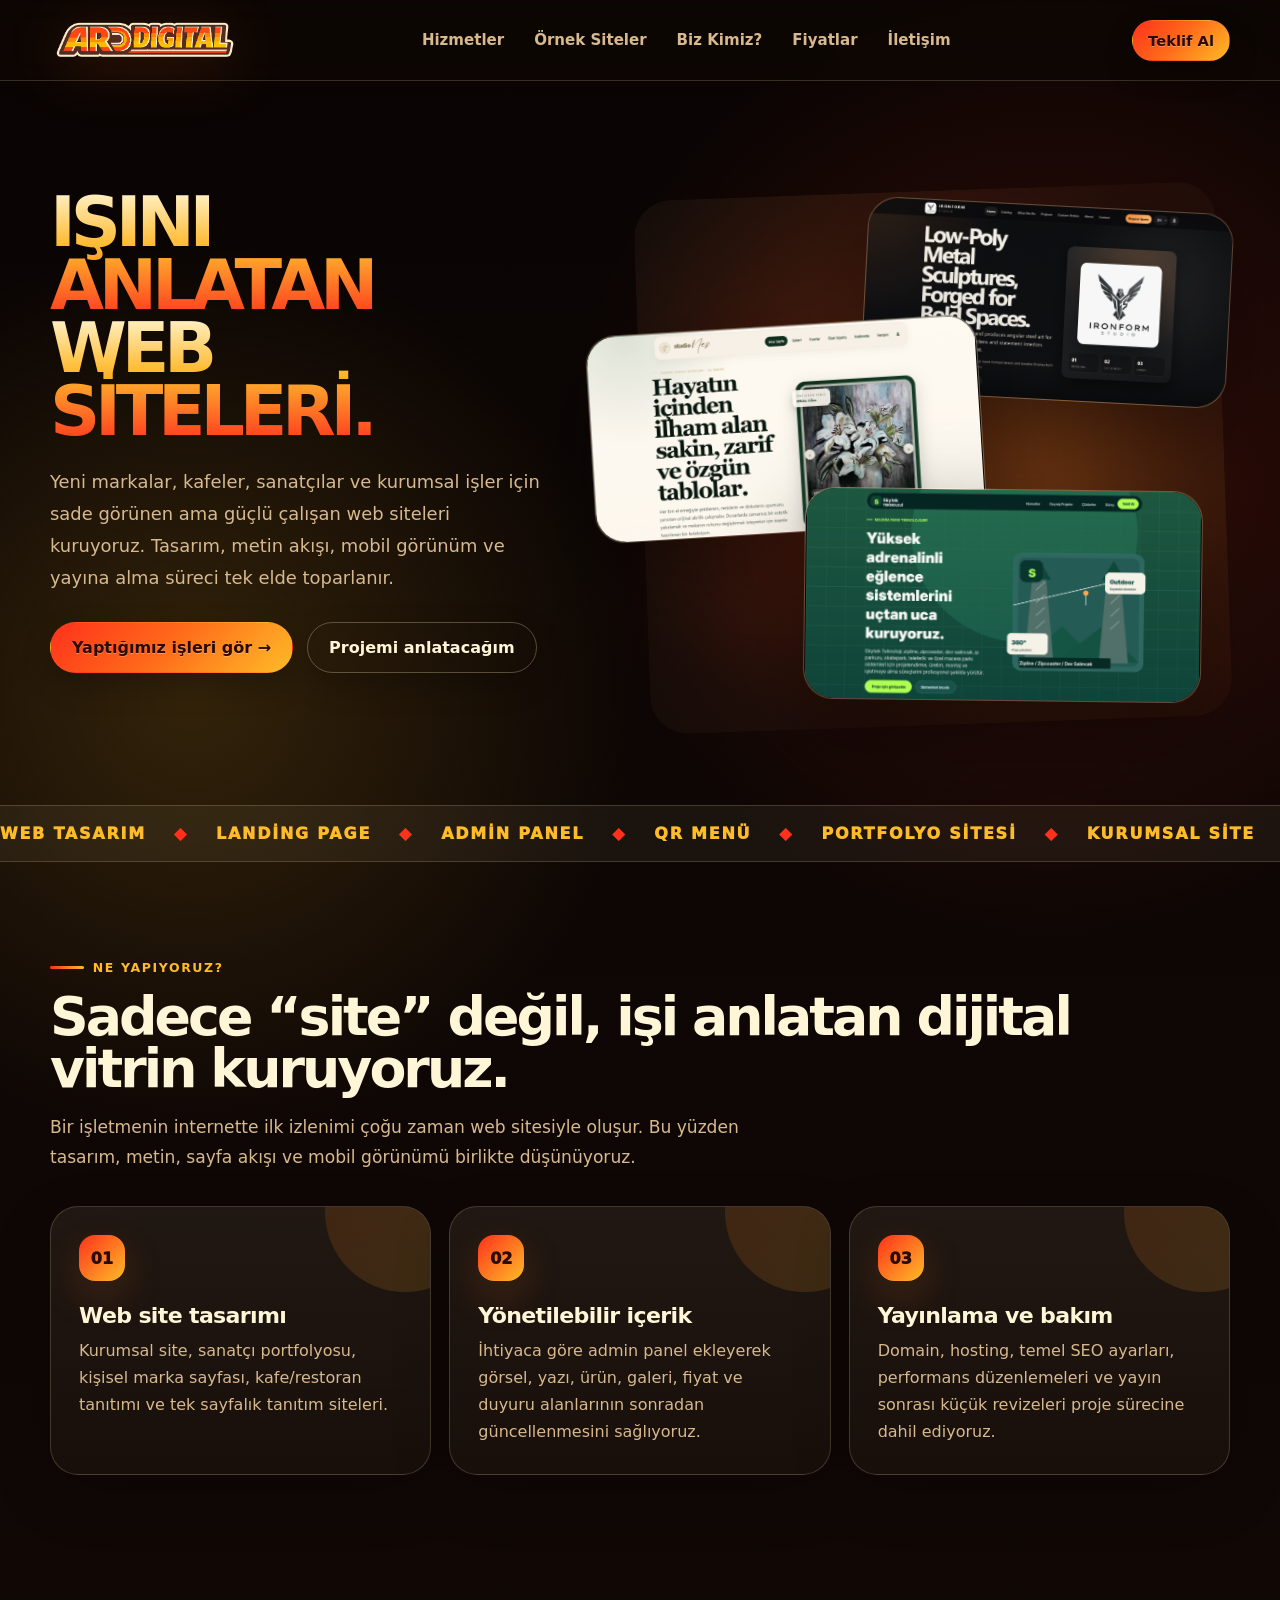
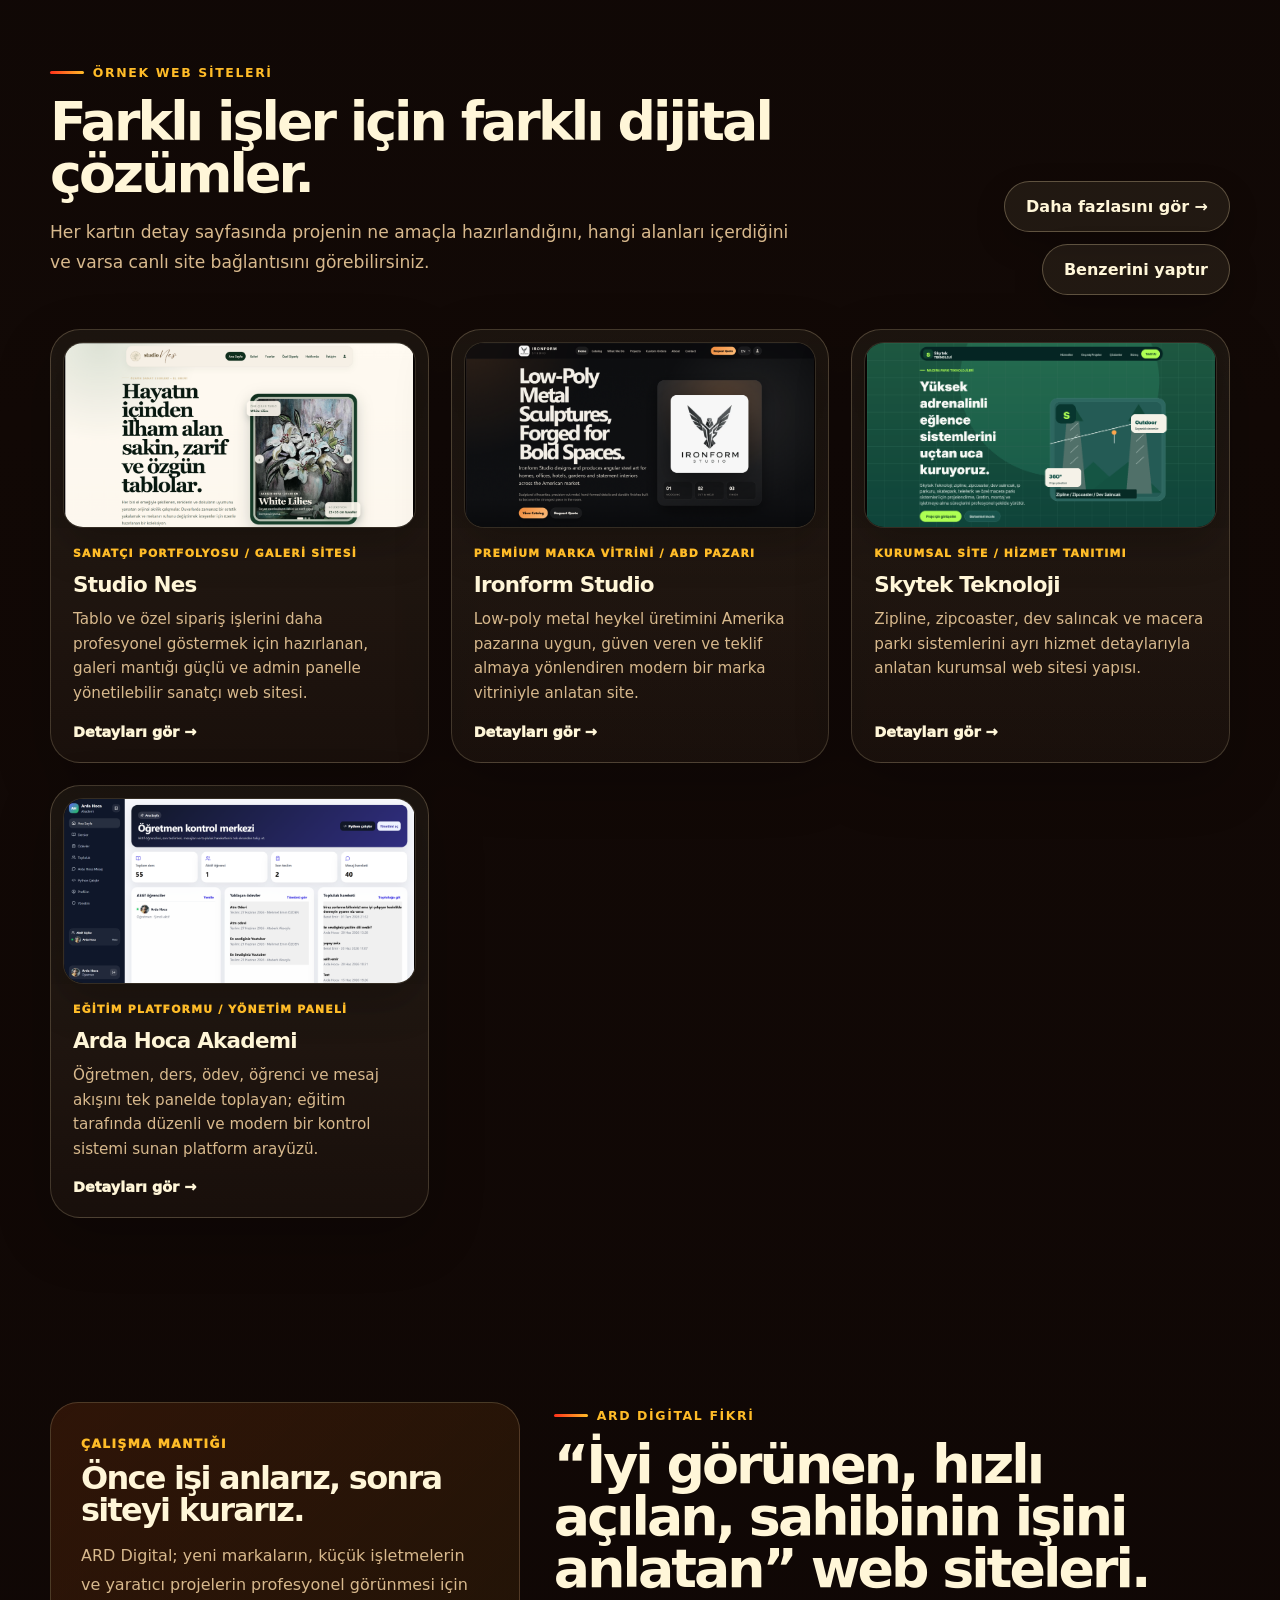
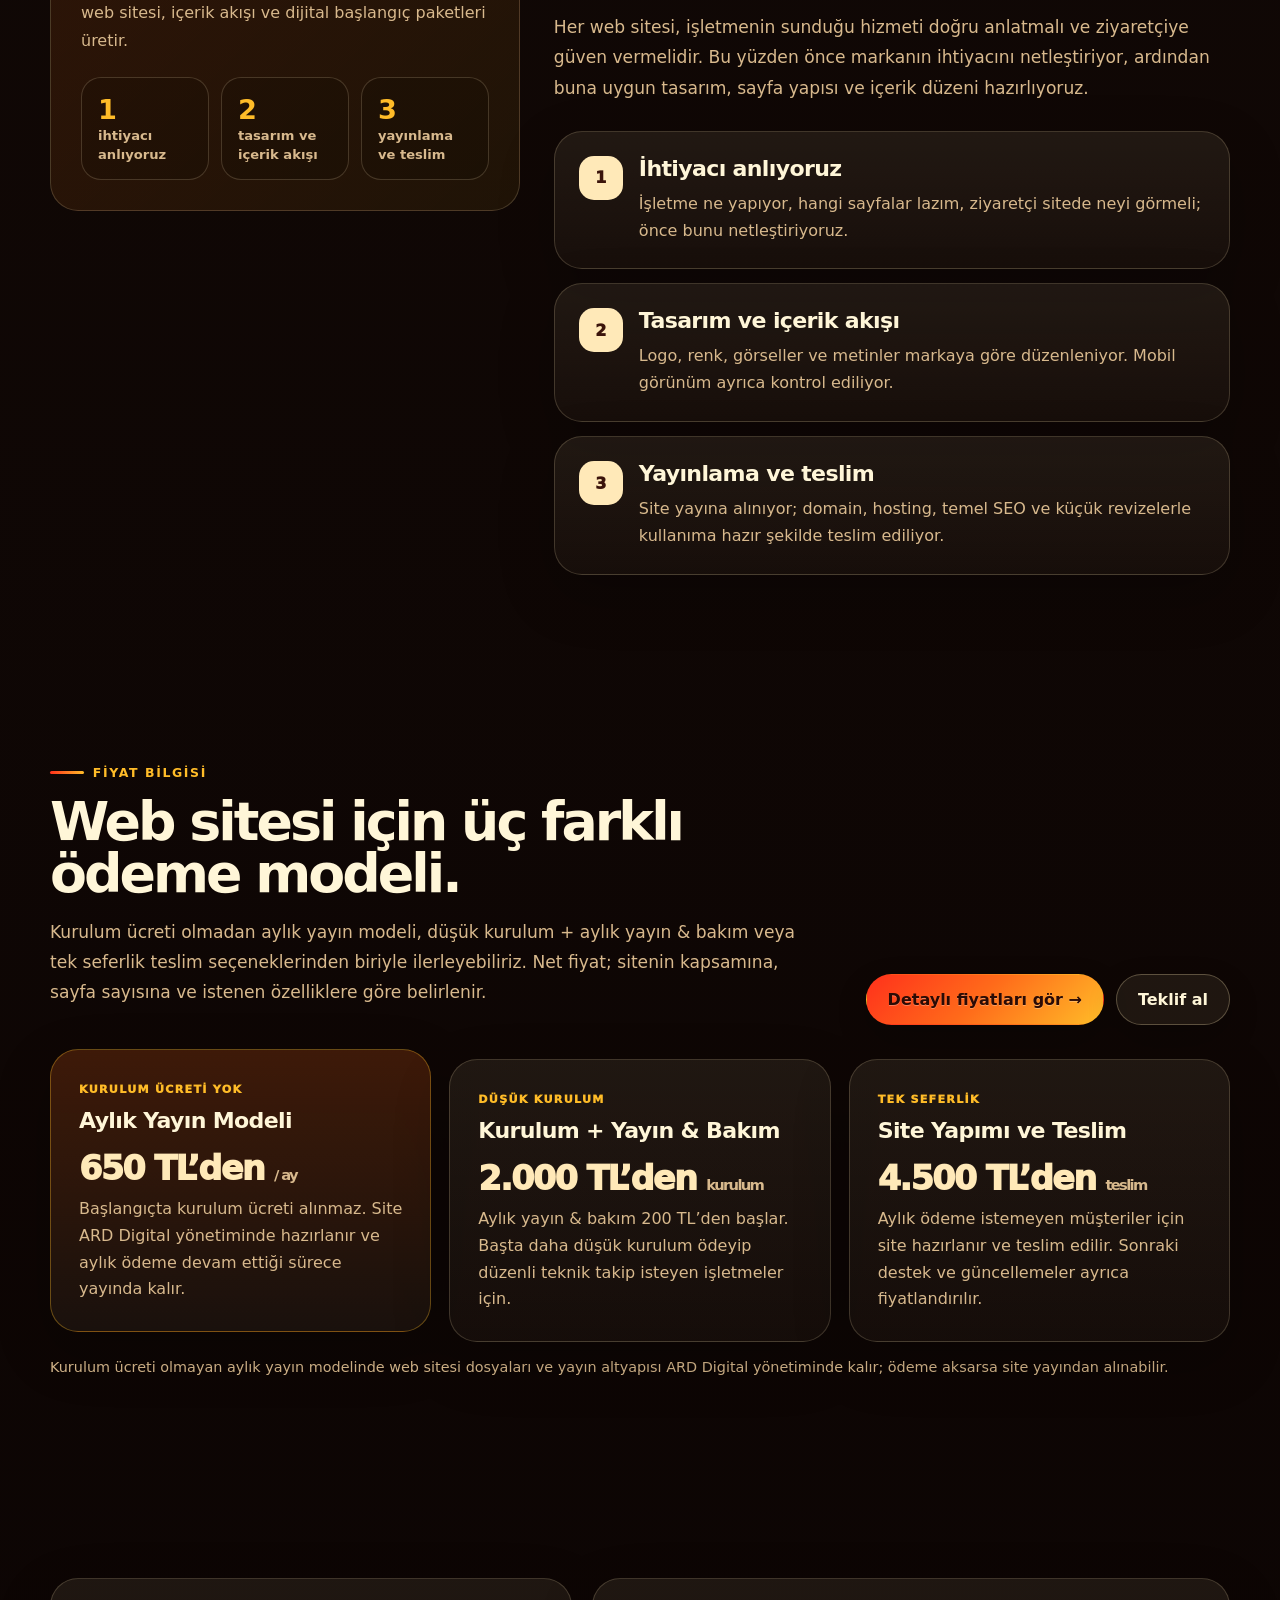
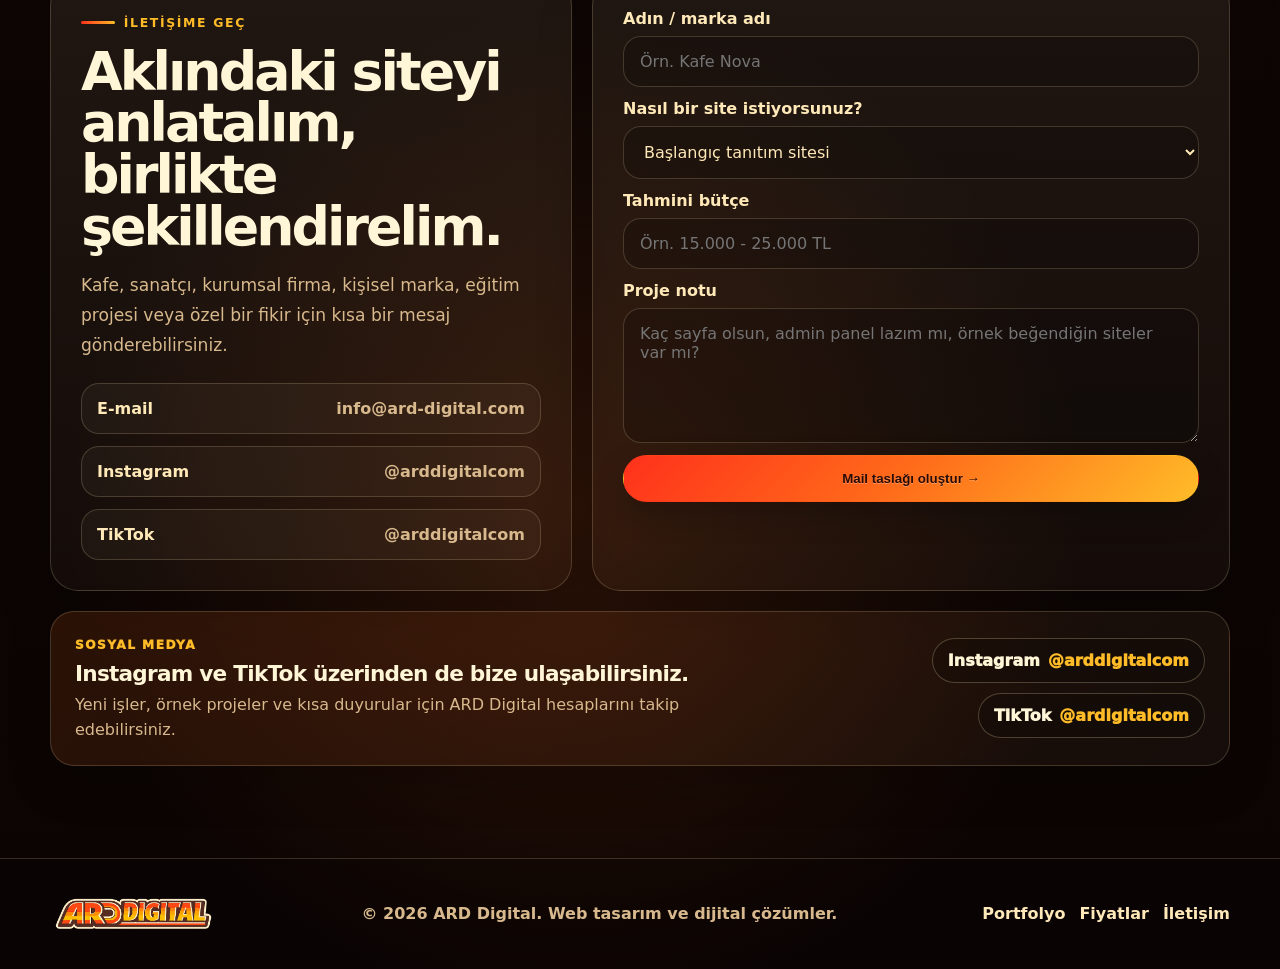
==== commit c036604e: "Add files via upload" ====
--- a/index.html
+++ b/index.html
@@ -165,16 +165,16 @@
             ARD Digital; yeni markaların, küçük işletmelerin ve yaratıcı projelerin profesyonel görünmesi için web sitesi, içerik akışı ve dijital başlangıç paketleri üretir.
           </p>
           <div class="stats">
-            <div class="stat"><strong>01</strong><span>brief</span></div>
-            <div class="stat"><strong>02</strong><span>tasarım</span></div>
-            <div class="stat"><strong>03</strong><span>yayın</span></div>
+            <div class="stat"><strong>1</strong><span>ihtiyacı anlıyoruz</span></div>
+            <div class="stat"><strong>2</strong><span>tasarım ve içerik akışı</span></div>
+            <div class="stat"><strong>3</strong><span>yayınlama ve teslim</span></div>
           </div>
         </aside>
         <div>
           <span class="eyebrow">ARD Digital fikri</span>
           <h2 class="section-title">“İyi görünen, hızlı açılan, sahibinin işini anlatan” web siteleri.</h2>
           <p class="section-text">
-            Burada amaç sadece kod yazmak değil; işletmenin ne sunduğunu, kimlere ulaşmak istediğini ve web sitesinin ziyaretçiye ne söylemesi gerektiğini netleştirmek. Sonra buna uygun tasarım, sayfa yapısı ve içerik düzeni hazırlanır.
+            Her web sitesi, işletmenin sunduğu hizmeti doğru anlatmalı ve ziyaretçiye güven vermelidir. Bu yüzden önce markanın ihtiyacını netleştiriyor, ardından buna uygun tasarım, sayfa yapısı ve içerik düzeni hazırlıyoruz.
           </p>
           <div class="process-list" style="margin-top:28px">
             <article class="process-card">
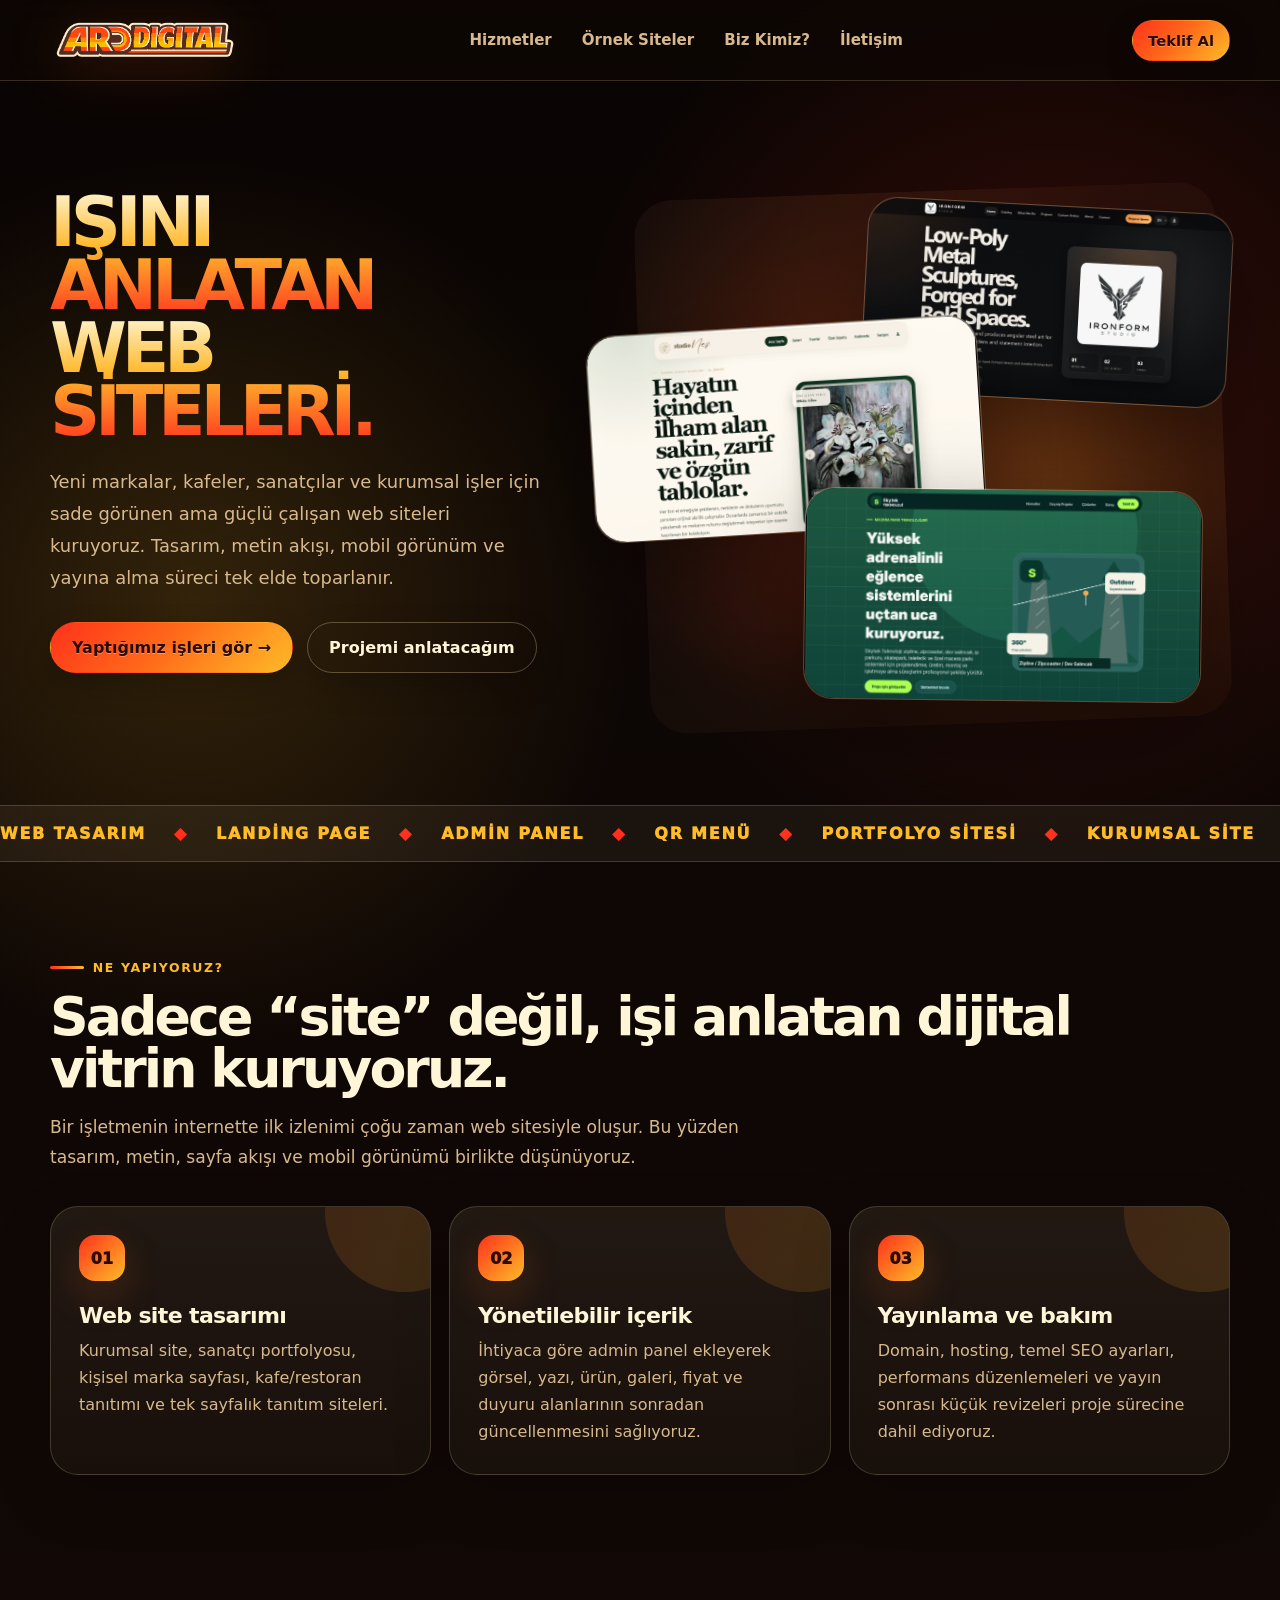
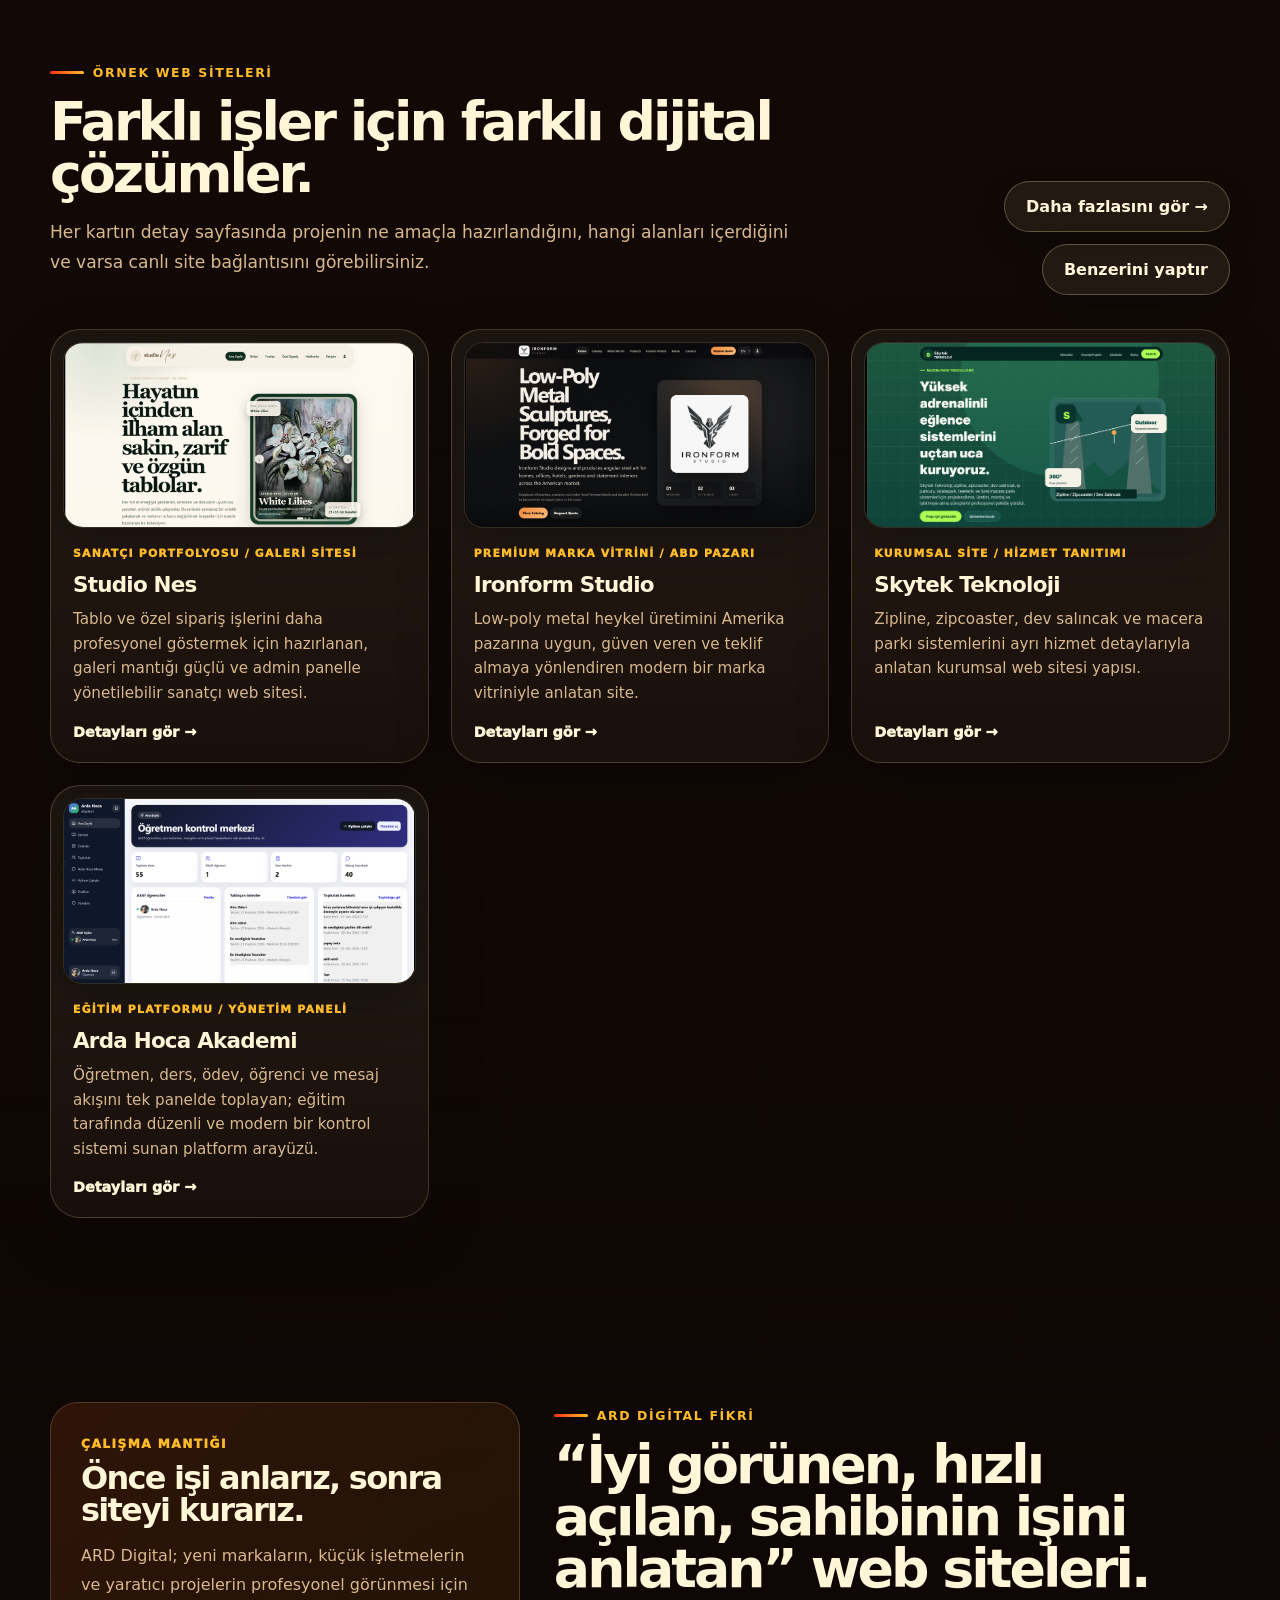
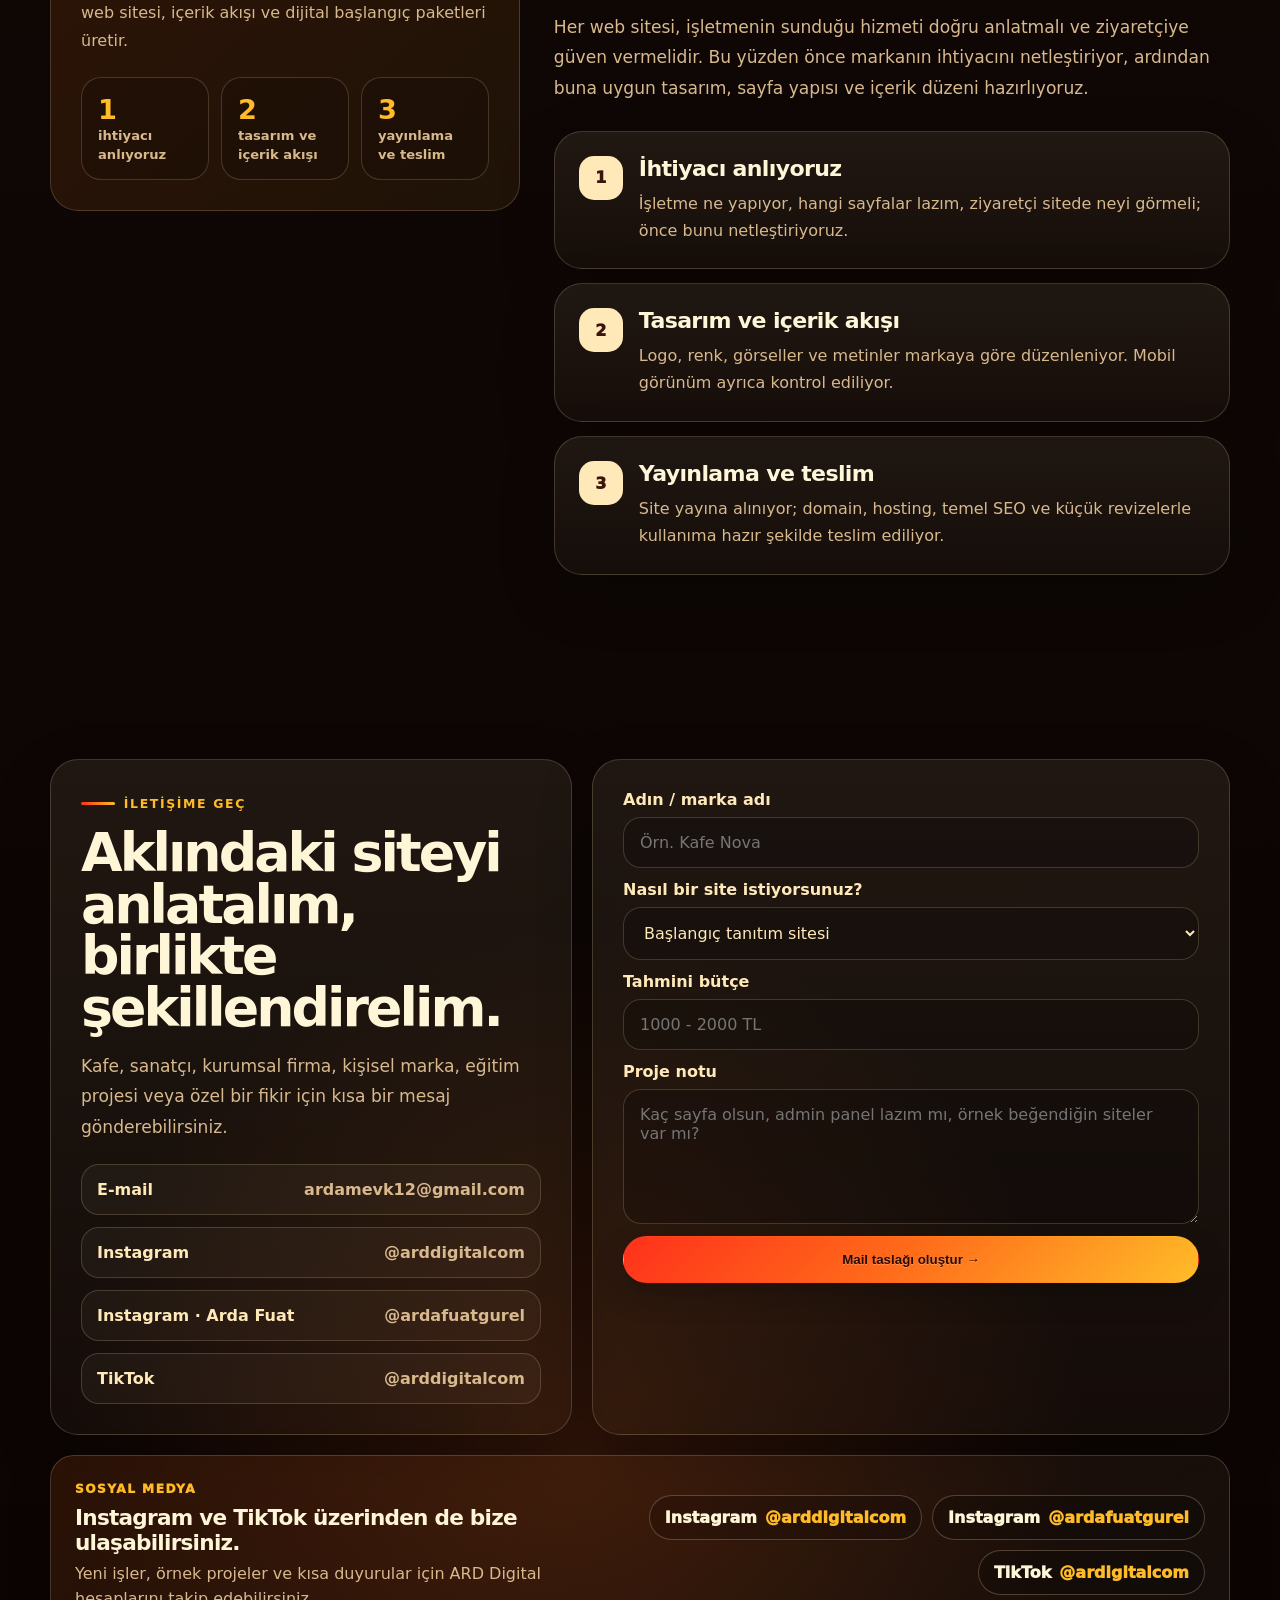
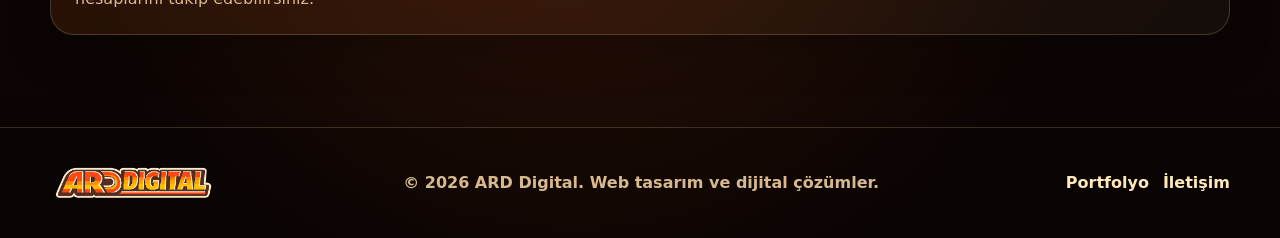
==== commit 665105ca: "Add files via upload" ====
--- a/index.html
+++ b/index.html
@@ -18,7 +18,6 @@
         <a href="#hizmetler">Hizmetler</a>
         <a href="#ornekler">Örnek Siteler</a>
         <a href="#hakkimizda">Biz Kimiz?</a>
-        <a href="fiyatlar.html">Fiyatlar</a>
         <a href="#iletisim">İletişim</a>
       </nav>
       <a class="btn small primary nav-cta" href="#iletisim">Teklif Al</a>
@@ -194,45 +193,6 @@
       </div>
     </section>
 
-    <section class="section pricing-preview" id="fiyatlar">
-      <div class="container">
-        <div class="portfolio-head">
-          <div>
-            <span class="eyebrow">Fiyat bilgisi</span>
-            <h2 class="section-title">Web sitesi için üç farklı ödeme modeli.</h2>
-            <p class="section-text">
-              Kurulum ücreti olmadan aylık yayın modeli, düşük kurulum + aylık yayın & bakım veya tek seferlik teslim seçeneklerinden biriyle ilerleyebiliriz. Net fiyat; sitenin kapsamına, sayfa sayısına ve istenen özelliklere göre belirlenir.
-            </p>
-          </div>
-          <div class="portfolio-actions">
-            <a class="btn primary" href="fiyatlar.html">Detaylı fiyatları gör →</a>
-            <a class="btn" href="#iletisim">Teklif al</a>
-          </div>
-        </div>
-
-        <div class="price-grid price-preview-grid three-plans">
-          <article class="price-card featured">
-            <span class="plan-label">Kurulum ücreti yok</span>
-            <h3>Aylık Yayın Modeli</h3>
-            <div class="price">650 TL’den <small>/ ay</small></div>
-            <p>Başlangıçta kurulum ücreti alınmaz. Site ARD Digital yönetiminde hazırlanır ve aylık ödeme devam ettiği sürece yayında kalır.</p>
-          </article>
-          <article class="price-card">
-            <span class="plan-label">Düşük kurulum</span>
-            <h3>Kurulum + Yayın & Bakım</h3>
-            <div class="price">2.000 TL’den <small>kurulum</small></div>
-            <p>Aylık yayın & bakım 200 TL’den başlar. Başta daha düşük kurulum ödeyip düzenli teknik takip isteyen işletmeler için.</p>
-          </article>
-          <article class="price-card">
-            <span class="plan-label">Tek seferlik</span>
-            <h3>Site Yapımı ve Teslim</h3>
-            <div class="price">4.500 TL’den <small>teslim</small></div>
-            <p>Aylık ödeme istemeyen müşteriler için site hazırlanır ve teslim edilir. Sonraki destek ve güncellemeler ayrıca fiyatlandırılır.</p>
-          </article>
-        </div>
-        <p class="notice">Kurulum ücreti olmayan aylık yayın modelinde web sitesi dosyaları ve yayın altyapısı ARD Digital yönetiminde kalır; ödeme aksarsa site yayından alınabilir.</p>
-      </div>
-    </section>
 
     <section class="section" id="iletisim">
       <div class="container contact-wrap">
@@ -241,8 +201,9 @@
           <h2 class="section-title">Aklındaki siteyi anlatalım, birlikte şekillendirelim.</h2>
           <p class="section-text">Kafe, sanatçı, kurumsal firma, kişisel marka, eğitim projesi veya özel bir fikir için kısa bir mesaj gönderebilirsiniz.</p>
           <div class="contact-list">
-            <a href="mailto:info@ard-digital.com"><strong>E-mail</strong><span>info@ard-digital.com</span></a>
+            <a href="mailto:ardamevk12@gmail.com"><strong>E-mail</strong><span>ardamevk12@gmail.com</span></a>
             <a href="https://instagram.com/arddigitalcom" target="_blank" rel="noreferrer"><strong>Instagram</strong><span>@arddigitalcom</span></a>
+            <a href="https://instagram.com/ardafuatgurel" target="_blank" rel="noreferrer"><strong>Instagram · Arda Fuat</strong><span>@ardafuatgurel</span></a>
             <a href="https://www.tiktok.com/@ardigitalcom" target="_blank" rel="noreferrer"><strong>TikTok</strong><span>@arddigitalcom</span></a>
           </div>
         </div>
@@ -264,7 +225,7 @@
             </div>
             <div class="field">
               <label for="budget">Tahmini bütçe</label>
-              <input id="budget" name="budget" placeholder="Örn. 15.000 - 25.000 TL">
+              <input id="budget" name="budget" placeholder="1000 - 2000 TL">
             </div>
             <div class="field">
               <label for="message">Proje notu</label>
@@ -281,6 +242,7 @@
           </div>
           <div class="social-buttons">
             <a href="https://instagram.com/arddigitalcom" target="_blank" rel="noreferrer">Instagram <span>@arddigitalcom</span></a>
+            <a href="https://instagram.com/ardafuatgurel" target="_blank" rel="noreferrer">Instagram <span>@ardafuatgurel</span></a>
             <a href="https://www.tiktok.com/@ardigitalcom" target="_blank" rel="noreferrer">TikTok <span>@ardigitalcom</span></a>
           </div>
         </div>
@@ -292,7 +254,7 @@
     <div class="container footer-row">
       <img src="assets/arddigital-logo.png" alt="ARD Digital">
       <div>© <span data-year></span> ARD Digital. Web tasarım ve dijital çözümler.</div>
-      <div class="footer-links"><a href="#ornekler">Portfolyo</a><a href="fiyatlar.html">Fiyatlar</a><a href="#iletisim">İletişim</a></div>
+      <div class="footer-links"><a href="#ornekler">Portfolyo</a><a href="#iletisim">İletişim</a></div>
     </div>
   </footer>
 
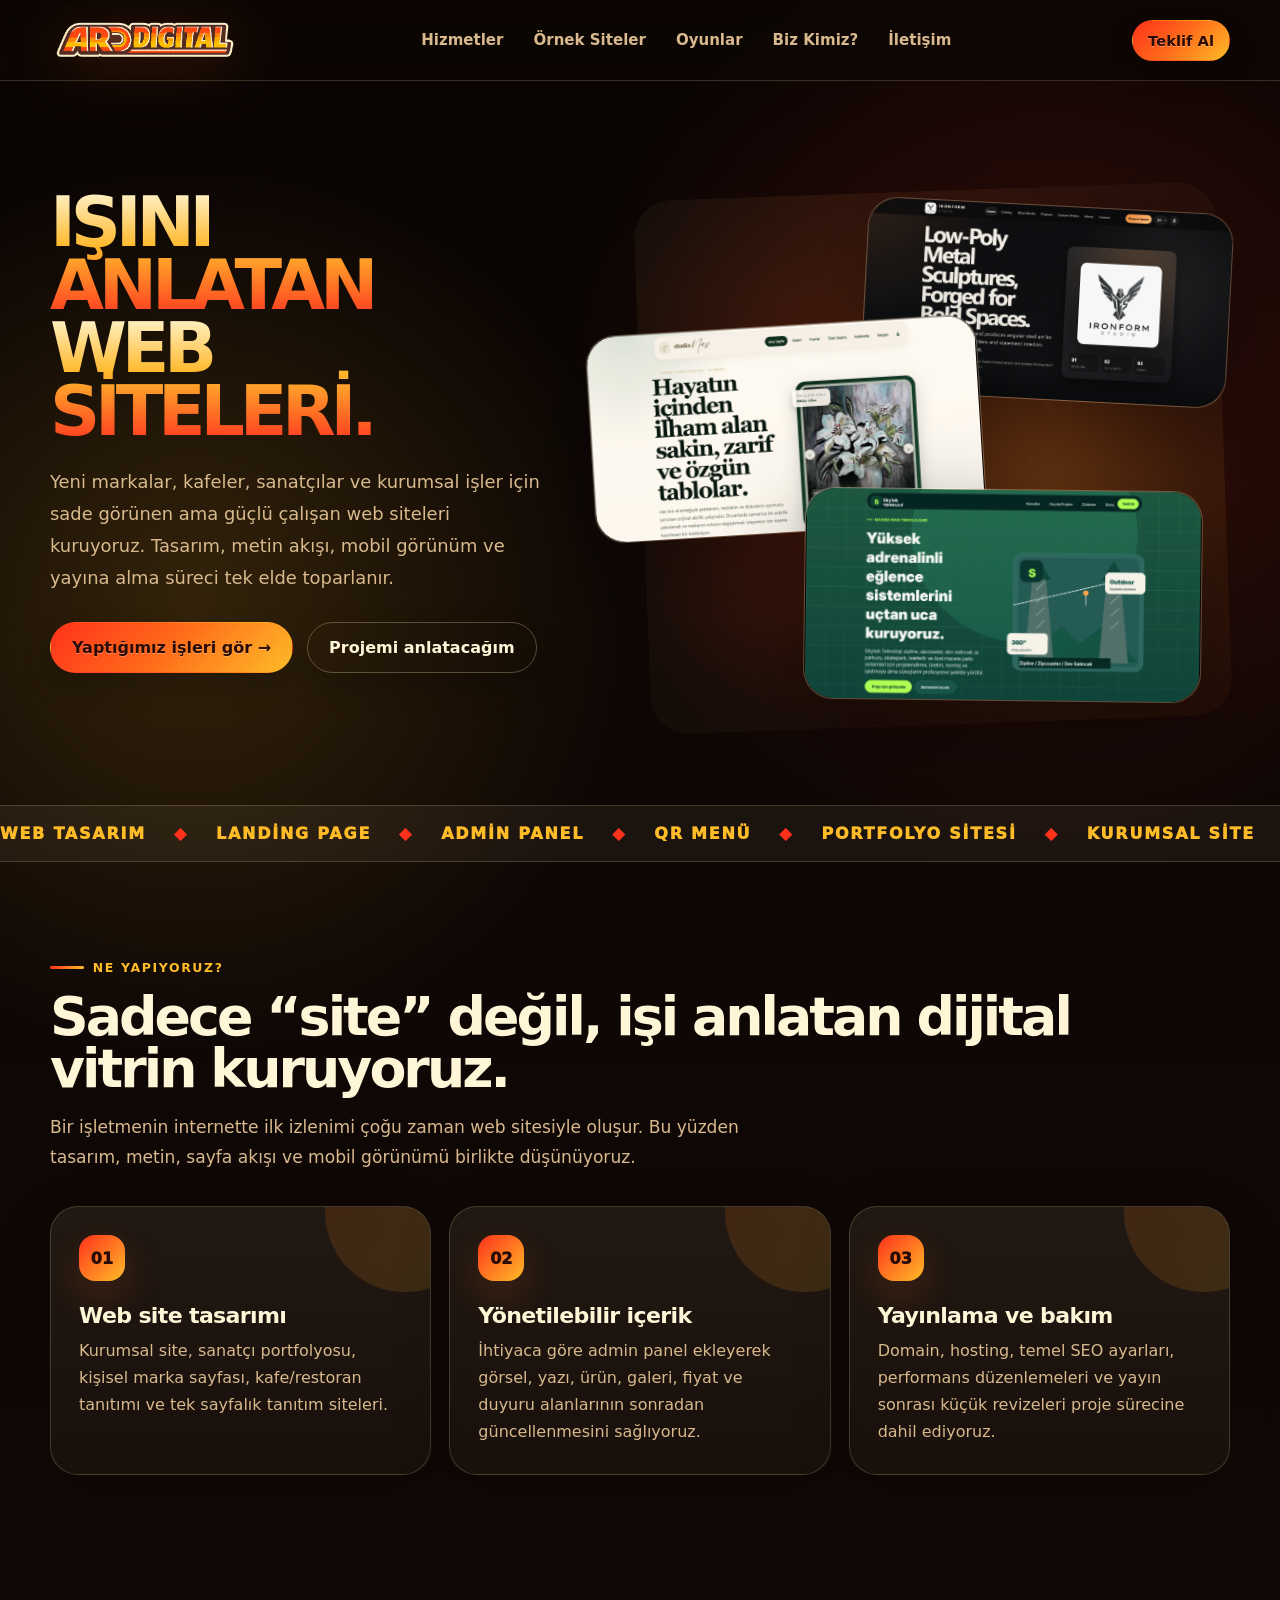
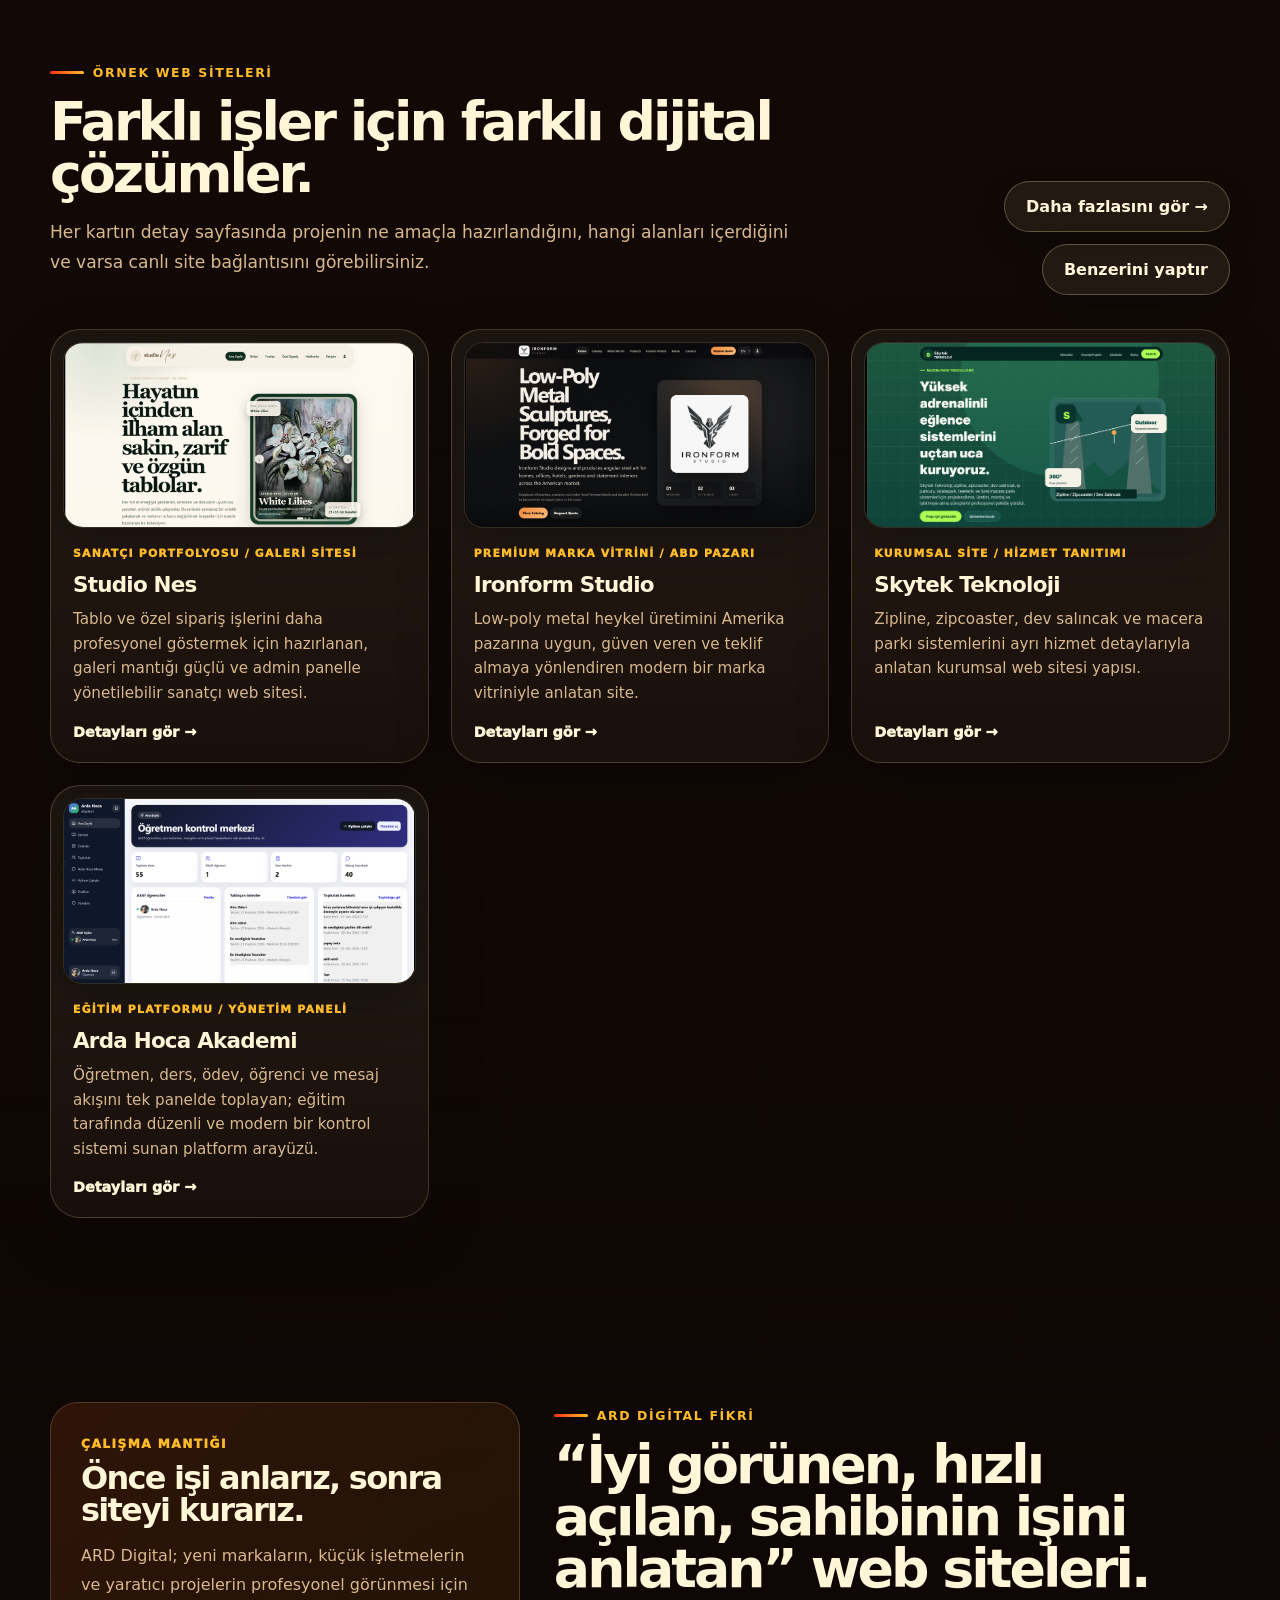
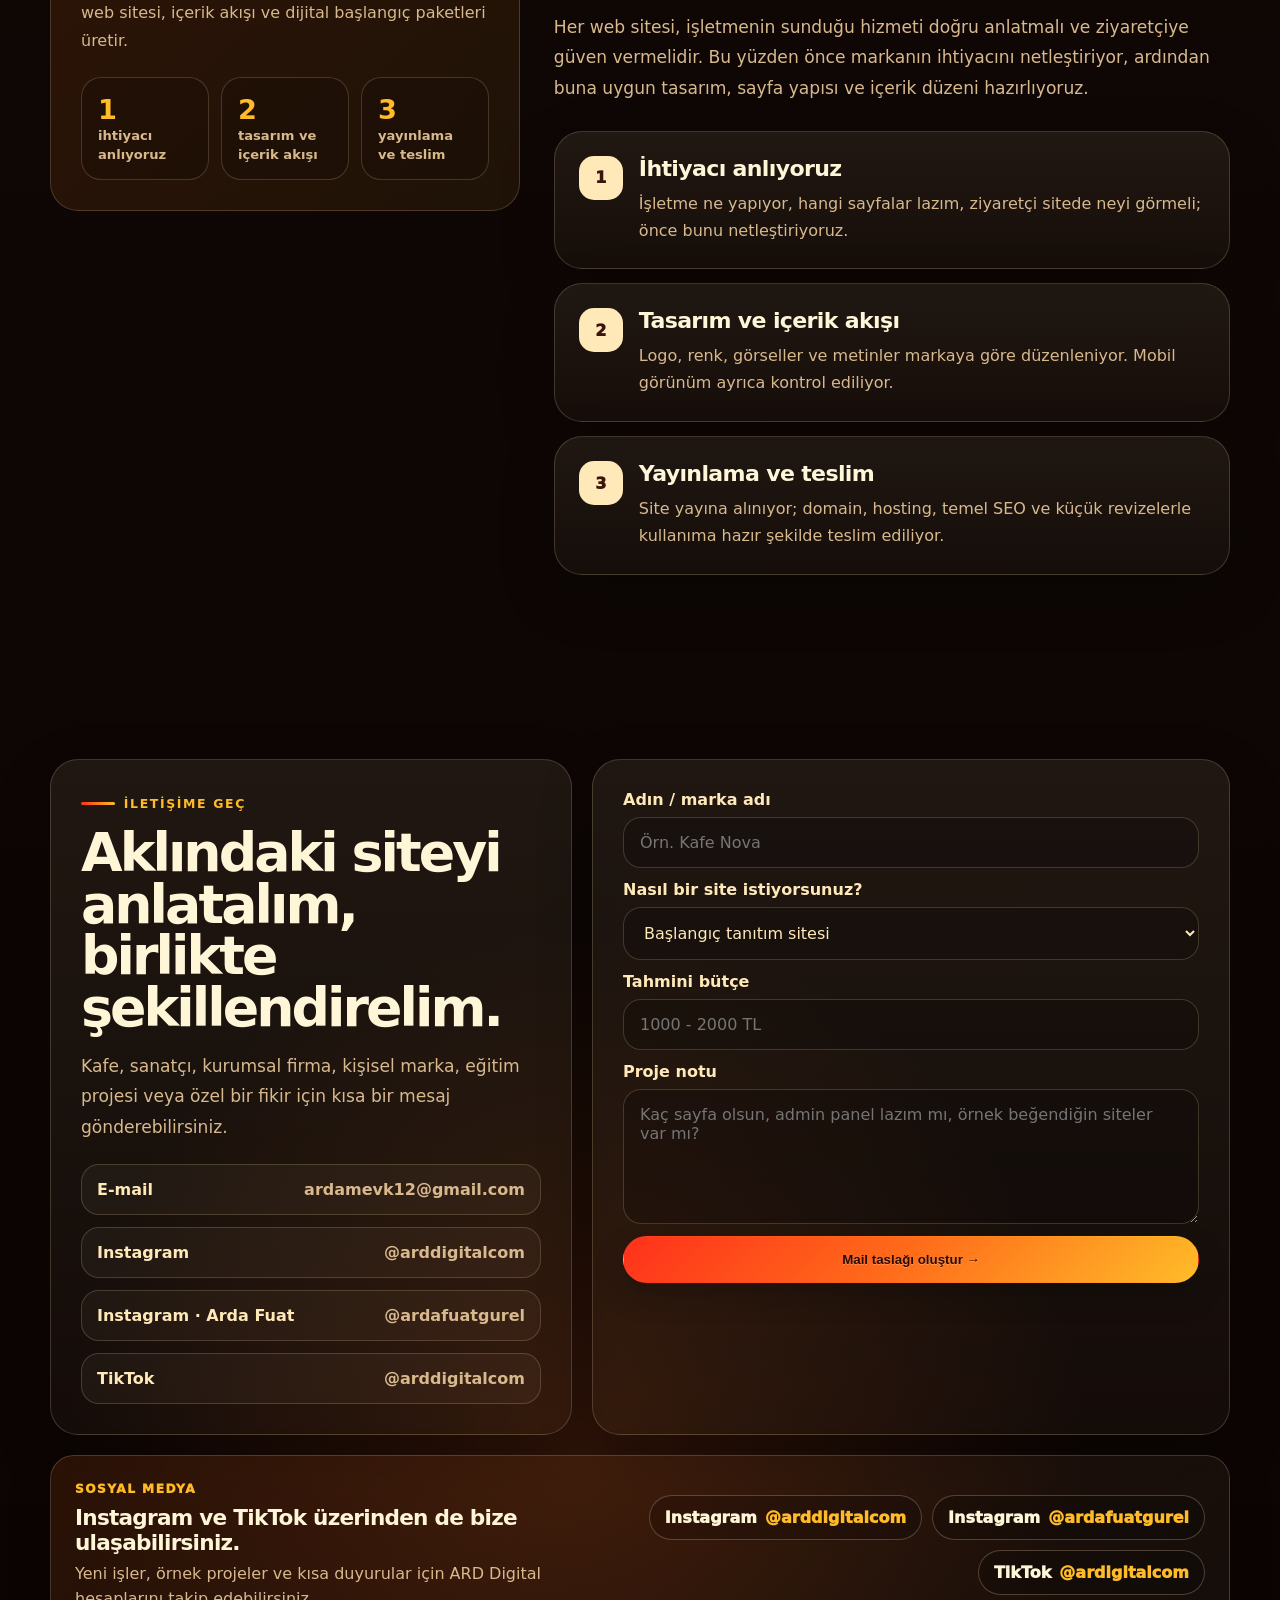
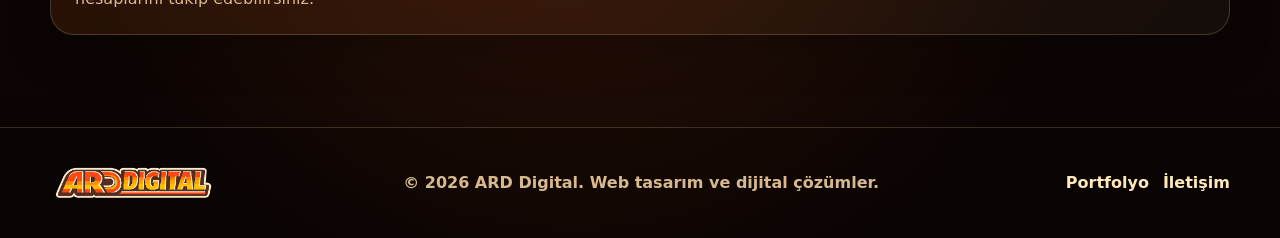
==== commit 2f0d44b7: "Add files via upload" ====
--- a/index.html
+++ b/index.html
@@ -17,6 +17,7 @@
       <nav class="nav-links" data-nav-links>
         <a href="#hizmetler">Hizmetler</a>
         <a href="#ornekler">Örnek Siteler</a>
+        <a href="oyunlar.html">Oyunlar</a>
         <a href="#hakkimizda">Biz Kimiz?</a>
         <a href="#iletisim">İletişim</a>
       </nav>
--- a/css/style.css
+++ b/css/style.css
@@ -1186,3 +1186,57 @@
   }
   .social-buttons{justify-content:flex-start;}
 }
+
+
+/* ARD Games */
+.nav-links a.active{background:rgba(255,233,184,.09);color:var(--cream)}
+.games-hero{padding:96px 0 30px}
+.games-hero-grid{display:grid;grid-template-columns:1.15fr .45fr;gap:34px;align-items:end}
+.games-title{font-size:clamp(4rem,10vw,9rem);line-height:.82;letter-spacing:-.075em;margin:18px 0 22px;text-transform:uppercase}
+.games-lead{max-width:760px;color:var(--muted);font-size:1.08rem;line-height:1.75;margin:0}
+.games-side-note{justify-self:end;min-width:210px;border:1px solid var(--line);border-radius:24px;padding:22px;background:rgba(255,233,184,.045)}
+.games-side-note span{display:block;color:var(--muted);font-weight:800;font-size:.85rem;margin-bottom:7px}
+.games-side-note strong{font-size:1.55rem;color:var(--gold)}
+.games-section{padding-top:38px}
+.game-feature-card{display:grid;grid-template-columns:minmax(0,1.08fr) minmax(0,.92fr);border:1px solid var(--line);border-radius:34px;overflow:hidden;background:linear-gradient(135deg,rgba(255,107,26,.11),rgba(255,233,184,.035));box-shadow:var(--shadow)}
+.game-visual{min-height:540px;padding:22px;background:linear-gradient(145deg,#1c0e0a,#4a1d10);display:flex;flex-direction:column}
+.game-window-bar{height:45px;border:1px solid rgba(255,233,184,.15);border-bottom:0;border-radius:18px 18px 0 0;background:rgba(16,8,6,.82);display:flex;align-items:center;gap:7px;padding:0 14px;color:rgba(255,233,184,.45);font-size:.72rem;font-weight:900;letter-spacing:.13em}
+.game-window-bar i{width:8px;height:8px;border-radius:999px;background:rgba(255,233,184,.28)}
+.game-window-bar span{margin-left:auto}
+.pixel-shop-scene{position:relative;flex:1;min-height:430px;overflow:hidden;border:1px solid rgba(255,233,184,.15);border-radius:0 0 22px 22px;background:linear-gradient(150deg,#bd8050 0 42%,#7a452d 42% 100%)}
+.pixel-shop-scene:before,.pixel-shop-scene:after{content:"";position:absolute;top:0;width:50%;height:58%;background:repeating-linear-gradient(90deg,rgba(70,28,16,.7) 0 3px,rgba(188,121,72,.16) 3px 52px)}
+.pixel-shop-scene:before{left:0;clip-path:polygon(0 0,100% 28%,100% 100%,0 72%)}
+.pixel-shop-scene:after{right:0;clip-path:polygon(0 28%,100% 0,100% 72%,0 100%)}
+.pixel-wall{position:absolute;top:75px;z-index:2;display:grid;gap:28px}
+.pixel-wall.left-wall{left:10%;transform:skewY(14deg)}
+.pixel-wall.right-wall{right:10%;transform:skewY(-14deg)}
+.pixel-wall span{display:block;width:56px;height:15px;border:5px solid #28120d;border-top:0;border-radius:0 0 8px 8px;position:relative}
+.pixel-wall span:after{content:"";position:absolute;width:10px;height:38px;background:#d3a353;left:18px;top:8px;border-radius:3px;box-shadow:7px 11px 0 #38201a}
+.pixel-counter{position:absolute;left:34%;top:48%;width:33%;height:23%;z-index:3;background:#3d2117;clip-path:polygon(14% 0,100% 20%,85% 100%,0 73%);box-shadow:inset 0 0 0 5px rgba(255,233,184,.12)}
+.pixel-player,.pixel-customer{position:absolute;z-index:5;width:34px;height:62px;bottom:17%;filter:drop-shadow(6px 8px 0 rgba(0,0,0,.22))}
+.pixel-player{left:27%;background:linear-gradient(#17110f 0 20%,#c2462b 20% 51%,#76a7c4 51% 100%)}
+.pixel-player:before,.pixel-customer:before{content:"";position:absolute;width:25px;height:22px;border-radius:45%;left:5px;top:-18px;background:#c79370}
+.pixel-player:after{content:"";position:absolute;width:31px;height:5px;top:-8px;left:2px;background:#4d0c0c;box-shadow:0 7px 0 rgba(150,20,20,.6)}
+.pixel-customer{right:24%;background:linear-gradient(#2b211d 0 20%,#d1a148 20% 55%,#332b28 55% 100%)}
+.pixel-customer:before{background:#b77d59}
+.pixel-floor-lines{position:absolute;inset:47% -12% -20%;transform:perspective(280px) rotateX(55deg);background:repeating-linear-gradient(90deg,rgba(69,32,22,.45) 0 2px,transparent 2px 55px),repeating-linear-gradient(0deg,rgba(69,32,22,.38) 0 2px,transparent 2px 48px)}
+.game-info{padding:46px;display:flex;flex-direction:column;justify-content:center}
+.game-meta-row{display:flex;align-items:center;justify-content:space-between;gap:14px;flex-wrap:wrap;margin-bottom:24px}
+.game-status,.game-platform{border:1px solid var(--line);border-radius:999px;padding:8px 12px;color:var(--muted);font-size:.8rem;font-weight:900}
+.game-status{color:var(--cream)}
+.game-status i{display:inline-block;width:8px;height:8px;border-radius:50%;background:var(--gold);margin-right:6px;box-shadow:0 0 0 4px rgba(255,188,40,.1)}
+.game-kicker{color:var(--gold);font-weight:950;text-transform:uppercase;letter-spacing:.1em;font-size:.78rem}
+.game-info h2{font-size:clamp(2.7rem,5vw,5rem);line-height:.9;letter-spacing:-.06em;margin:13px 0 20px}
+.game-info>p{color:var(--muted);line-height:1.75;font-size:1.02rem;margin:0 0 28px}
+.game-points{display:grid;gap:12px;margin:0 0 30px}
+.game-points div{border-top:1px solid var(--line);padding-top:14px;display:grid;grid-template-columns:120px 1fr;gap:15px}
+.game-points strong{color:var(--cream)}
+.game-points span{color:var(--muted);line-height:1.55;font-size:.92rem}
+.game-actions{display:flex;gap:10px;flex-wrap:wrap}
+.disabled-button{opacity:.55;cursor:default;pointer-events:none}
+@media(max-width:900px){.games-hero-grid,.game-feature-card{grid-template-columns:1fr}.games-side-note{justify-self:start}.game-visual{min-height:430px}.game-info{padding:30px}}
+@media(max-width:560px){.games-hero{padding-top:60px}.games-title{font-size:4rem}.game-visual{padding:12px;min-height:350px}.pixel-shop-scene{min-height:300px}.game-info{padding:24px}.game-points div{grid-template-columns:1fr;gap:5px}.game-actions .btn{width:100%;justify-content:center}}
+
+/* Guitar Shop Simulator logo artwork */
+.game-logo-visual{padding:0;min-height:0;background:#ffb52e;display:block;overflow:hidden}
+.game-logo-image{display:block;width:100%;height:auto;aspect-ratio:1/1;object-fit:contain}
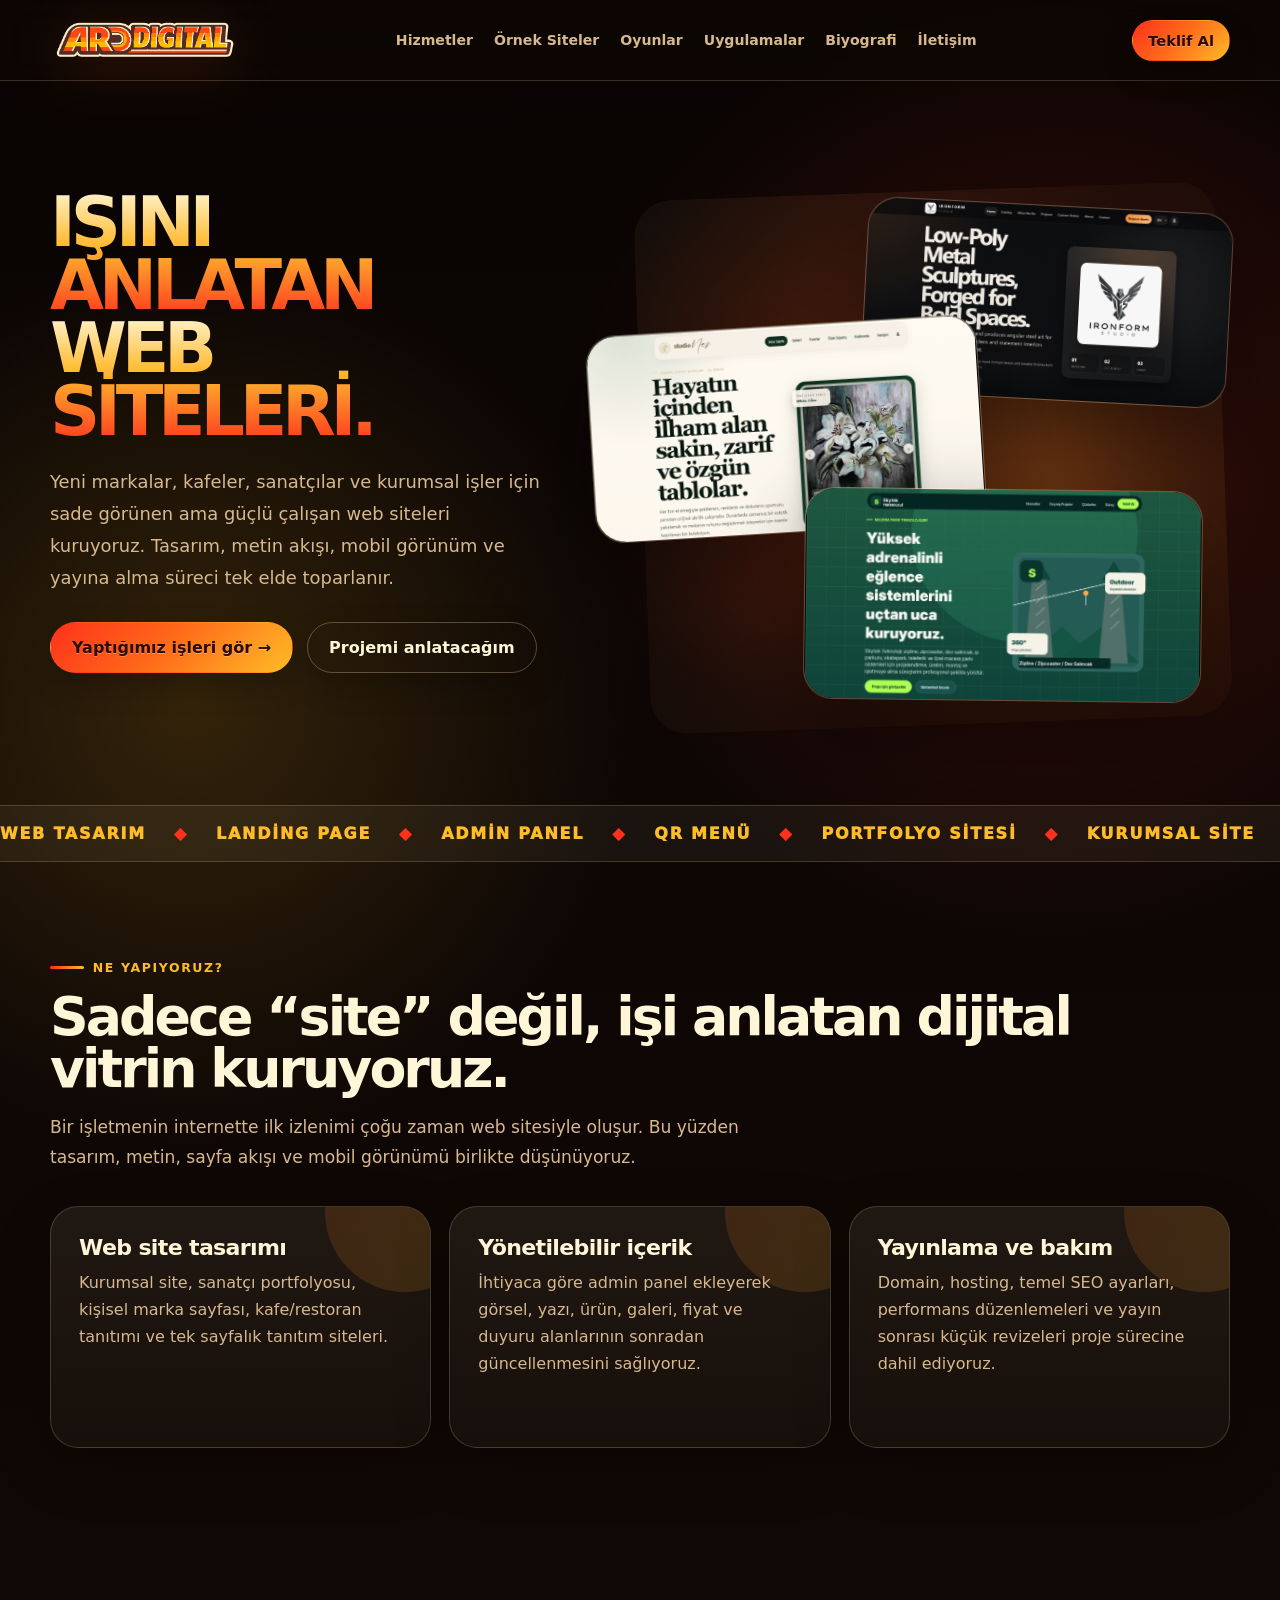
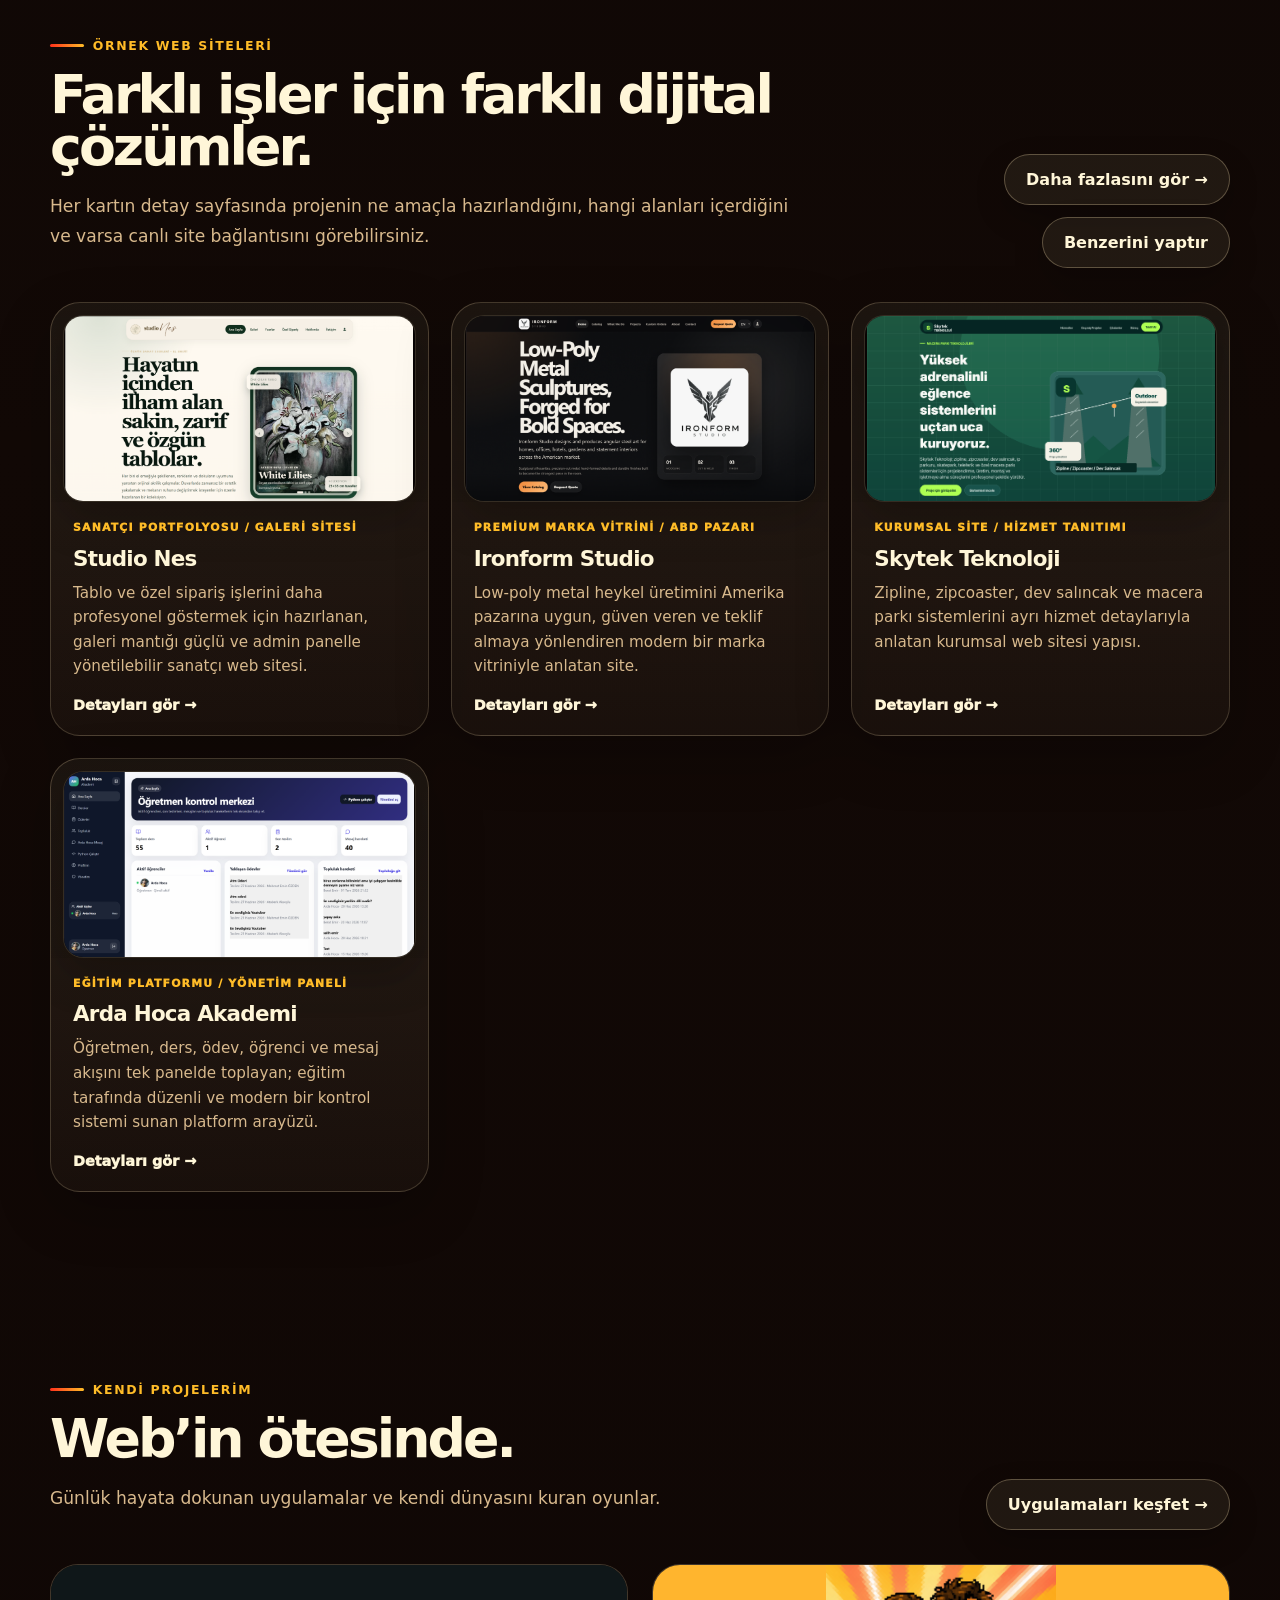
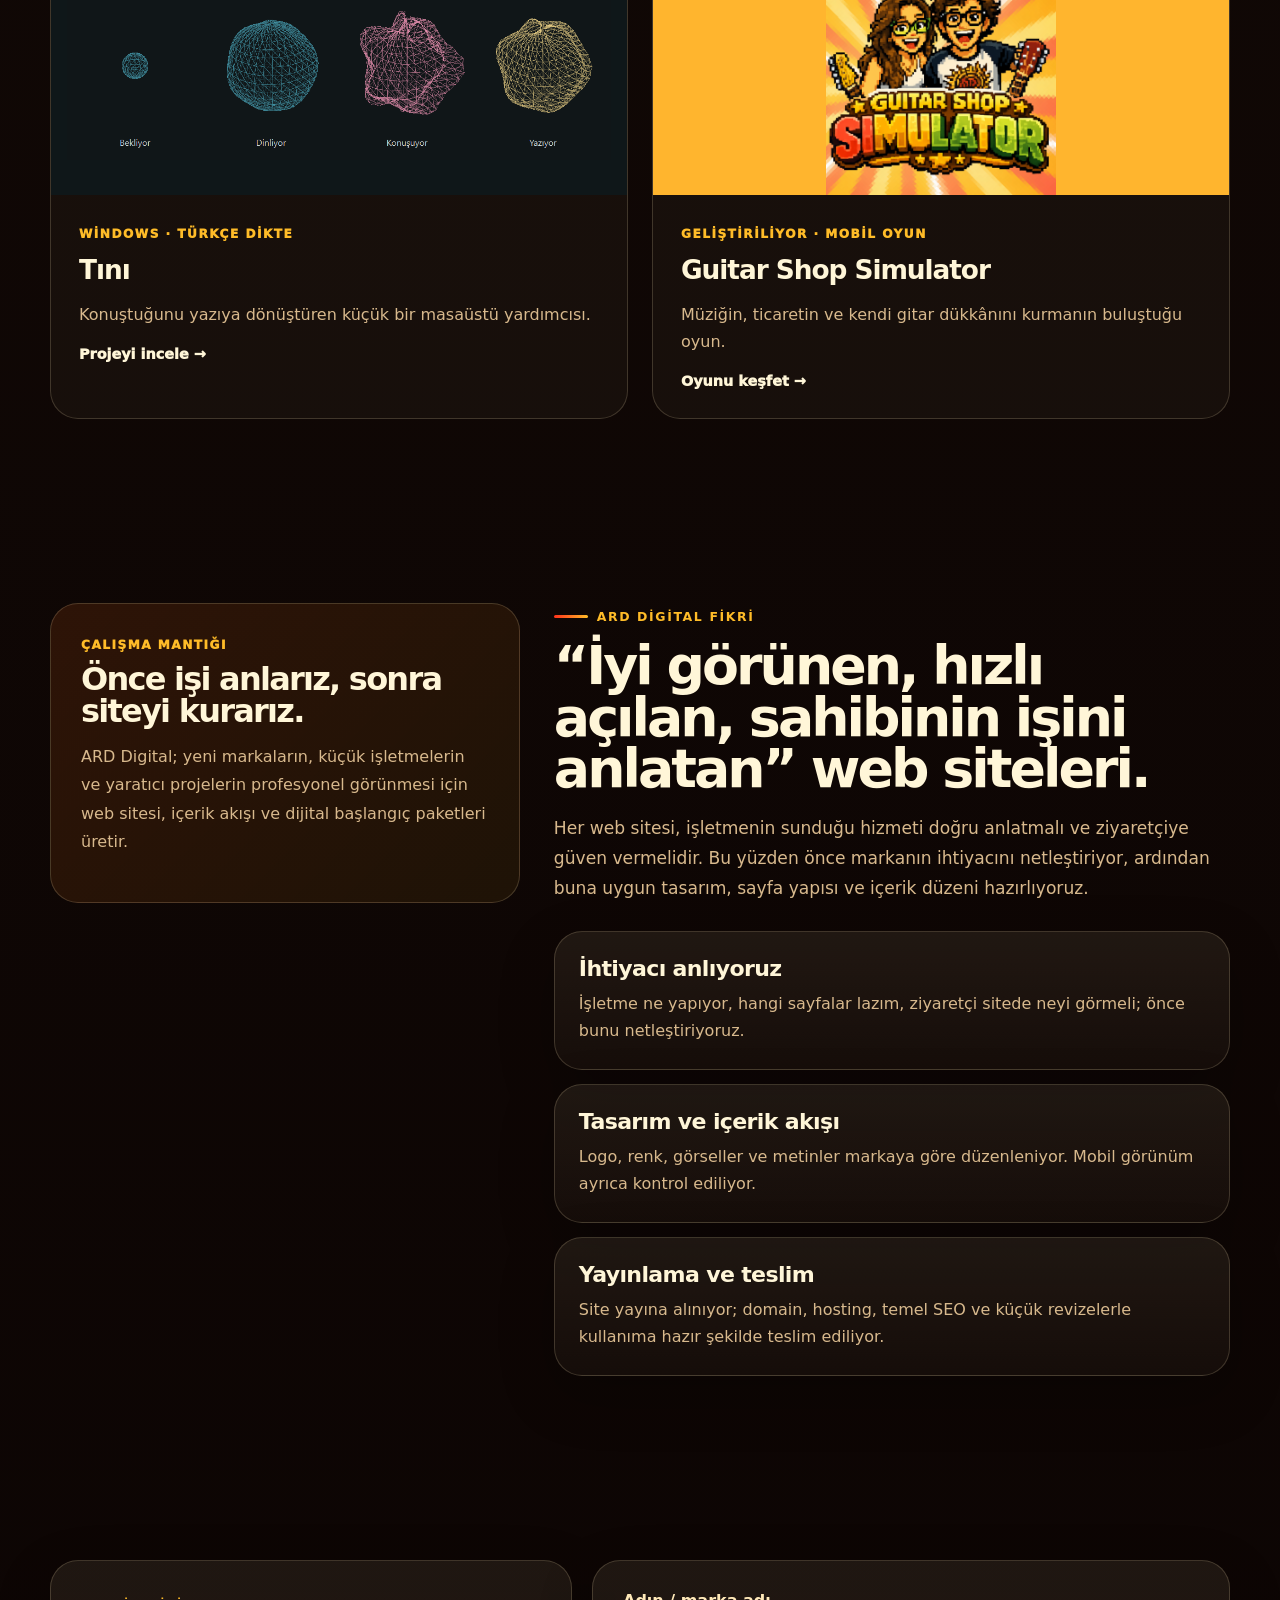
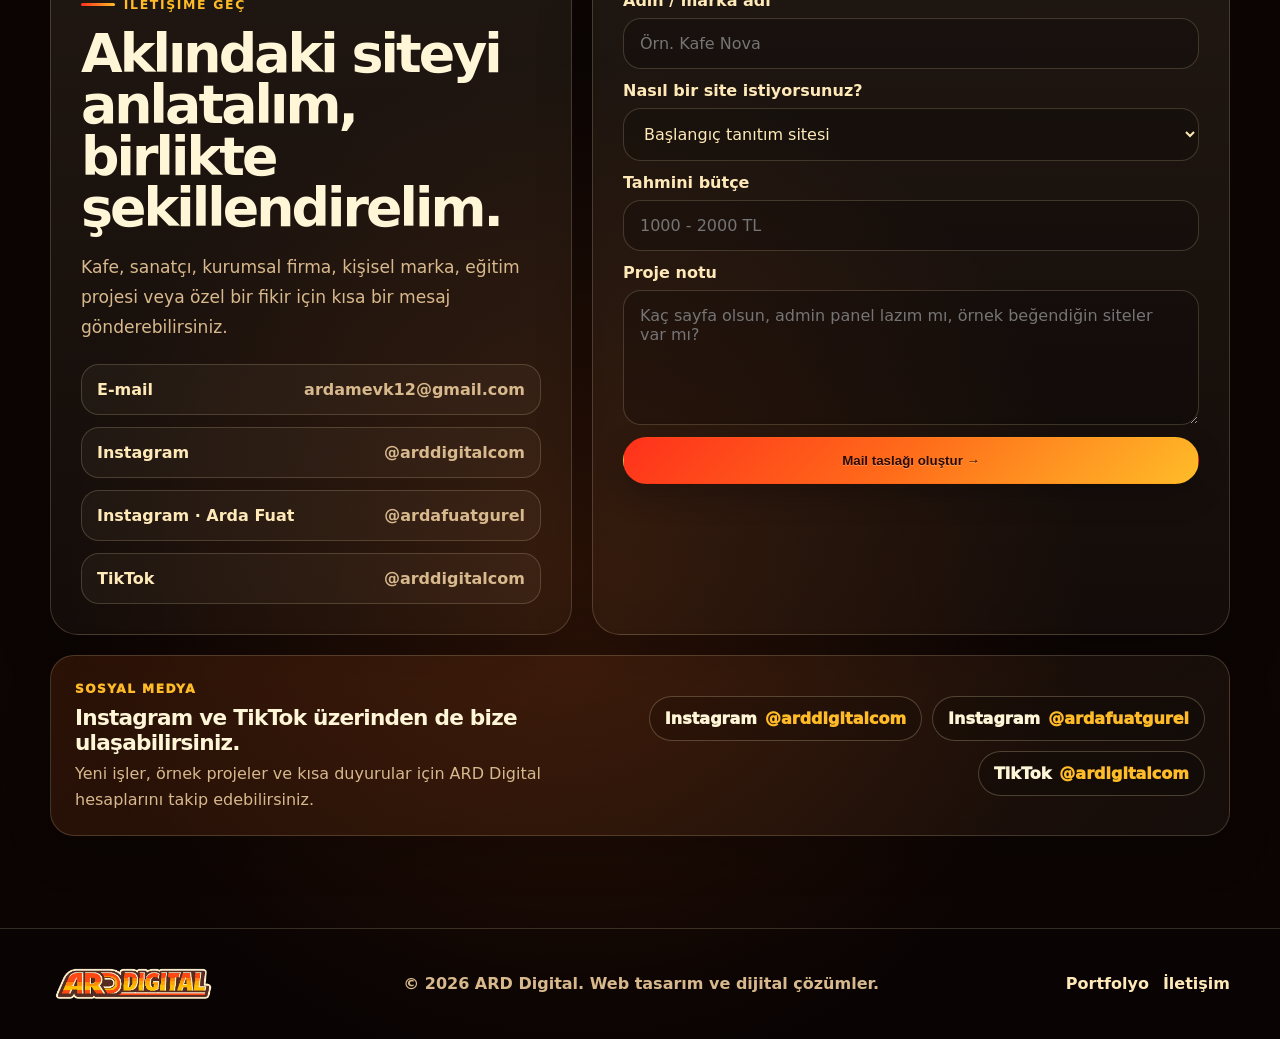
==== commit 430a5131: "Update portfolio with biography and application projects" ====
--- a/index.html
+++ b/index.html
@@ -18,7 +18,8 @@
         <a href="#hizmetler">Hizmetler</a>
         <a href="#ornekler">Örnek Siteler</a>
         <a href="oyunlar.html">Oyunlar</a>
-        <a href="#hakkimizda">Biz Kimiz?</a>
+        <a href="uygulamalar.html">Uygulamalar</a>
+        <a href="biyografi.html">Biyografi</a>
         <a href="#iletisim">İletişim</a>
       </nav>
       <a class="btn small primary nav-cta" href="#iletisim">Teklif Al</a>
@@ -72,17 +73,14 @@
         </p>
         <div class="service-grid">
           <article class="service-card">
-            <div class="icon">01</div>
             <h3>Web site tasarımı</h3>
             <p>Kurumsal site, sanatçı portfolyosu, kişisel marka sayfası, kafe/restoran tanıtımı ve tek sayfalık tanıtım siteleri.</p>
           </article>
           <article class="service-card">
-            <div class="icon">02</div>
             <h3>Yönetilebilir içerik</h3>
             <p>İhtiyaca göre admin panel ekleyerek görsel, yazı, ürün, galeri, fiyat ve duyuru alanlarının sonradan güncellenmesini sağlıyoruz.</p>
           </article>
           <article class="service-card">
-            <div class="icon">03</div>
             <h3>Yayınlama ve bakım</h3>
             <p>Domain, hosting, temel SEO ayarları, performans düzenlemeleri ve yayın sonrası küçük revizeleri proje sürecine dahil ediyoruz.</p>
           </article>
@@ -152,6 +150,19 @@
               <span class="portfolio-link">Detayları gör →</span>
             </div>
           </a>
+        </div>
+      </div>
+    </section>
+
+    <section class="section projects-preview" id="projeler">
+      <div class="container">
+        <div class="portfolio-head">
+          <div><span class="eyebrow">Kendi projelerim</span><h2 class="section-title">Web’in ötesinde.</h2><p class="section-text">Günlük hayata dokunan uygulamalar ve kendi dünyasını kuran oyunlar.</p></div>
+          <a class="btn" href="uygulamalar.html">Uygulamaları keşfet →</a>
+        </div>
+        <div class="project-preview-grid">
+          <a class="project-preview-card" href="uygulamalar.html#tini"><img src="assets/tini-preview.png" alt="Tını’nın dinleme, konuşma ve yazma durumlarındaki küreleri" loading="lazy"><div><span class="mini-kicker">Windows · Türkçe dikte</span><h3>Tını</h3><p>Konuştuğunu yazıya dönüştüren küçük bir masaüstü yardımcısı.</p><span class="portfolio-link">Projeyi incele →</span></div></a>
+          <a class="project-preview-card" href="oyunlar.html"><img class="game-preview-image" src="assets/guitar-shop-simulator-logo.png" alt="Guitar Shop Simulator oyun görseli" loading="lazy"><div><span class="mini-kicker">Geliştiriliyor · Mobil oyun</span><h3>Guitar Shop Simulator</h3><p>Müziğin, ticaretin ve kendi gitar dükkânını kurmanın buluştuğu oyun.</p><span class="portfolio-link">Oyunu keşfet →</span></div></a>
         </div>
       </div>
     </section>
@@ -164,11 +175,6 @@
           <p>
             ARD Digital; yeni markaların, küçük işletmelerin ve yaratıcı projelerin profesyonel görünmesi için web sitesi, içerik akışı ve dijital başlangıç paketleri üretir.
           </p>
-          <div class="stats">
-            <div class="stat"><strong>1</strong><span>ihtiyacı anlıyoruz</span></div>
-            <div class="stat"><strong>2</strong><span>tasarım ve içerik akışı</span></div>
-            <div class="stat"><strong>3</strong><span>yayınlama ve teslim</span></div>
-          </div>
         </aside>
         <div>
           <span class="eyebrow">ARD Digital fikri</span>
@@ -178,15 +184,12 @@
           </p>
           <div class="process-list" style="margin-top:28px">
             <article class="process-card">
-              <div class="num">1</div>
               <div><h3>İhtiyacı anlıyoruz</h3><p>İşletme ne yapıyor, hangi sayfalar lazım, ziyaretçi sitede neyi görmeli; önce bunu netleştiriyoruz.</p></div>
             </article>
             <article class="process-card">
-              <div class="num">2</div>
               <div><h3>Tasarım ve içerik akışı</h3><p>Logo, renk, görseller ve metinler markaya göre düzenleniyor. Mobil görünüm ayrıca kontrol ediliyor.</p></div>
             </article>
             <article class="process-card">
-              <div class="num">3</div>
               <div><h3>Yayınlama ve teslim</h3><p>Site yayına alınıyor; domain, hosting, temel SEO ve küçük revizelerle kullanıma hazır şekilde teslim ediliyor.</p></div>
             </article>
           </div>
--- a/css/style.css
+++ b/css/style.css
@@ -1240,3 +1240,51 @@
 /* Guitar Shop Simulator logo artwork */
 .game-logo-visual{padding:0;min-height:0;background:#ffb52e;display:block;overflow:hidden}
 .game-logo-image{display:block;width:100%;height:auto;aspect-ratio:1/1;object-fit:contain}
+
+/* Project pages */
+[id]{scroll-margin-top:110px}
+.nav{gap:16px}.nav-links{gap:1px}.nav-links a{padding:10px;font-size:.88rem}
+.process-card{grid-template-columns:1fr}
+.games-hero-single{grid-template-columns:1fr}.games-hero-single .games-lead{max-width:820px}
+.game-details{padding-top:20px}.game-details .service-grid{margin-top:32px}
+.page-title{font-size:clamp(3.3rem,7.6vw,7rem);line-height:.95;letter-spacing:-.065em;margin:24px 0}
+.apps-hero{padding-bottom:48px}.apps-hero .section-text{max-width:660px}
+.project-jump-links{display:flex;flex-wrap:wrap;gap:12px;margin-top:32px}
+.project-jump-links a{border-bottom:1px solid var(--line);padding:9px 0;margin-right:18px;color:var(--cream);font-weight:700}
+.project-jump-links a:hover,.text-link:hover{color:var(--gold)}
+.apps-list{padding-top:0}
+.app-feature{display:grid;grid-template-columns:1fr 1fr;margin:0 0 30px;border:1px solid var(--line);border-radius:32px;overflow:hidden;background:rgba(255,233,184,.035)}
+.app-art{display:flex;flex-direction:column;align-items:center;justify-content:center;min-width:0;padding:40px;background:#0f1719}
+.tini-art{gap:40px;background:radial-gradient(ellipse at 50% 30%,#1d353a,transparent 70%),#0f1618}
+.tini-wordmark{width:170px;max-height:140px;object-fit:contain}
+.app-art figure{margin:0;width:100%}.app-art figure>img{width:100%;border:1px solid #355052;border-radius:16px}
+.app-art figcaption{font-size:.78rem;color:#a1bbbc;line-height:1.6;text-align:center;margin-top:14px}
+.app-copy{padding:44px;min-width:0}.app-copy h2{font-size:clamp(2.8rem,5vw,4.5rem);letter-spacing:-.06em;line-height:1;margin:22px 0 10px}
+.app-tagline{font-size:1.35rem;color:var(--cream)!important;margin:0 0 22px;font-weight:700}
+.app-copy>p,.upcoming-card p{color:var(--muted);line-height:1.8}
+.app-highlights{list-style:none;padding:0;margin:26px 0;display:grid;gap:12px;color:var(--muted);line-height:1.6}
+.app-highlights li{border-top:1px solid var(--line);padding-top:12px}
+.app-copy .project-note{font-size:.85rem;color:var(--gold)}
+.watchly-art{background:#101114;padding:56px}.watchly-art img{width:100%;max-width:350px;border-radius:28px}
+.upcoming-grid{display:grid;grid-template-columns:1fr 1fr;gap:26px;margin-top:30px}
+.upcoming-card{padding:38px;border:1px solid var(--line);border-radius:28px;background:linear-gradient(130deg,rgba(255,107,26,.11),rgba(255,233,184,.025));min-width:0}
+.upcoming-card h2{font-size:clamp(2rem,3.5vw,3.5rem);line-height:1.05;letter-spacing:-.05em;margin:30px 0 18px;overflow-wrap:anywhere}
+.project-crosslink{display:flex;justify-content:space-between;align-items:center;gap:32px;padding:38px;border-top:1px solid var(--line);margin-top:60px}
+.project-crosslink h2{font-size:clamp(1.7rem,3vw,2.8rem);line-height:1.1;letter-spacing:-.045em;margin:14px 0}
+.project-crosslink p{color:var(--muted);line-height:1.7}.project-crosslink .btn{flex-shrink:0}
+.project-preview-grid{display:grid;grid-template-columns:1fr 1fr;gap:24px;margin-top:32px}
+.project-preview-card{border:1px solid var(--line);border-radius:28px;overflow:hidden;background:rgba(255,233,184,.035);transition:transform .2s}
+.project-preview-card:hover{transform:translateY(-4px)}
+.project-preview-card>img{width:100%;height:230px;object-fit:contain;background:#0f1719;padding:16px}
+.project-preview-card>img.game-preview-image{background:#ffb52e;padding:0}
+.project-preview-card>div{padding:28px}.project-preview-card h3{font-size:1.65rem;letter-spacing:-.04em;margin:12px 0}.project-preview-card p{color:var(--muted);line-height:1.7}
+.bio-grid{display:grid;grid-template-columns:1.25fr .75fr;gap:64px;align-items:center}.bio-intro{font-size:1.5rem;line-height:1.5;color:var(--cream)}
+.bio-studio{border:1px solid var(--line);border-radius:32px;padding:40px;background:radial-gradient(ellipse at top right,rgba(255,107,26,.18),transparent 75%),rgba(255,233,184,.025)}
+.bio-studio img{width:160px;margin-bottom:60px}.bio-studio h2{font-size:clamp(2rem,3.4vw,3.4rem);line-height:1.05;letter-spacing:-.05em;margin:20px 0}.bio-studio p{color:var(--muted);line-height:1.8}
+.bio-tags{display:flex;gap:10px;flex-wrap:wrap;margin-top:30px}.bio-tags span{border:1px solid var(--line);border-radius:999px;padding:8px 13px;color:var(--gold);font-size:.85rem}
+.bio-work{padding-top:30px}.bio-work .service-grid{margin-top:32px}.text-link{display:inline-block;color:var(--cream);font-weight:800;margin-top:24px}.bio-contact{padding-top:0}.bio-contact .project-crosslink{margin-top:0}
+a:focus-visible,button:focus-visible{outline:2px solid var(--gold);outline-offset:5px}
+@media(max-width:1100px) and (min-width:981px){.nav-cta{display:none}}
+@media(max-width:980px){.bio-grid{grid-template-columns:1fr;gap:30px}.bio-studio img{margin-bottom:32px}.app-copy{padding:30px}.app-art{padding:24px}.nav-links a{padding:14px 16px}.bio-hero{padding-bottom:56px}}
+@media(max-width:700px){.app-feature,.upcoming-grid,.project-preview-grid{grid-template-columns:1fr}.app-art{padding:30px 20px;min-height:240px}.tini-art{gap:25px}.watchly-art img{max-width:240px}.app-copy,.upcoming-card,.bio-studio{padding:26px}.project-crosslink{flex-direction:column;align-items:flex-start;padding:28px 0;gap:16px}.project-preview-card>img{height:200px}.apps-hero{padding-top:54px}.app-copy h2{font-size:3rem}.page-title{overflow-wrap:anywhere}.project-jump-links{gap:4px 12px}}
+@media(prefers-reduced-motion:reduce){html{scroll-behavior:auto}*,*::before,*::after{animation:none!important;transition:none!important}}
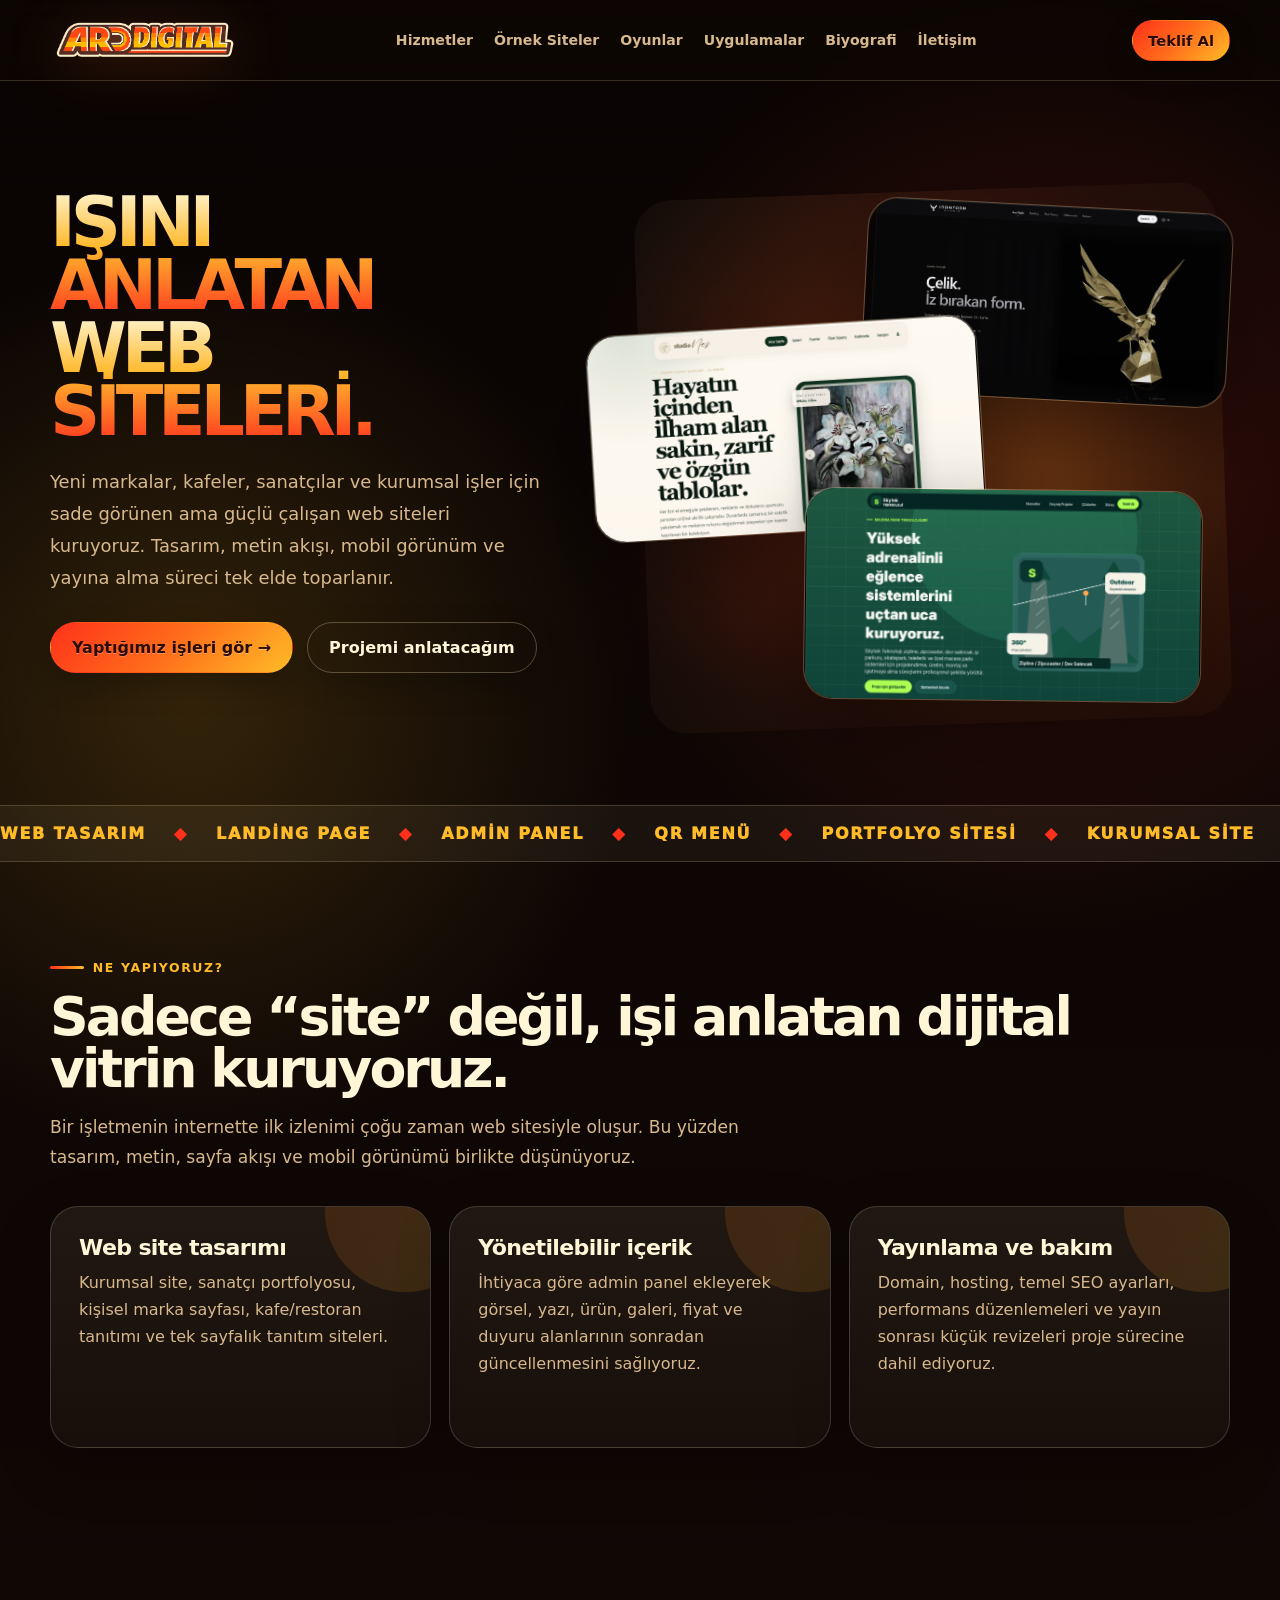
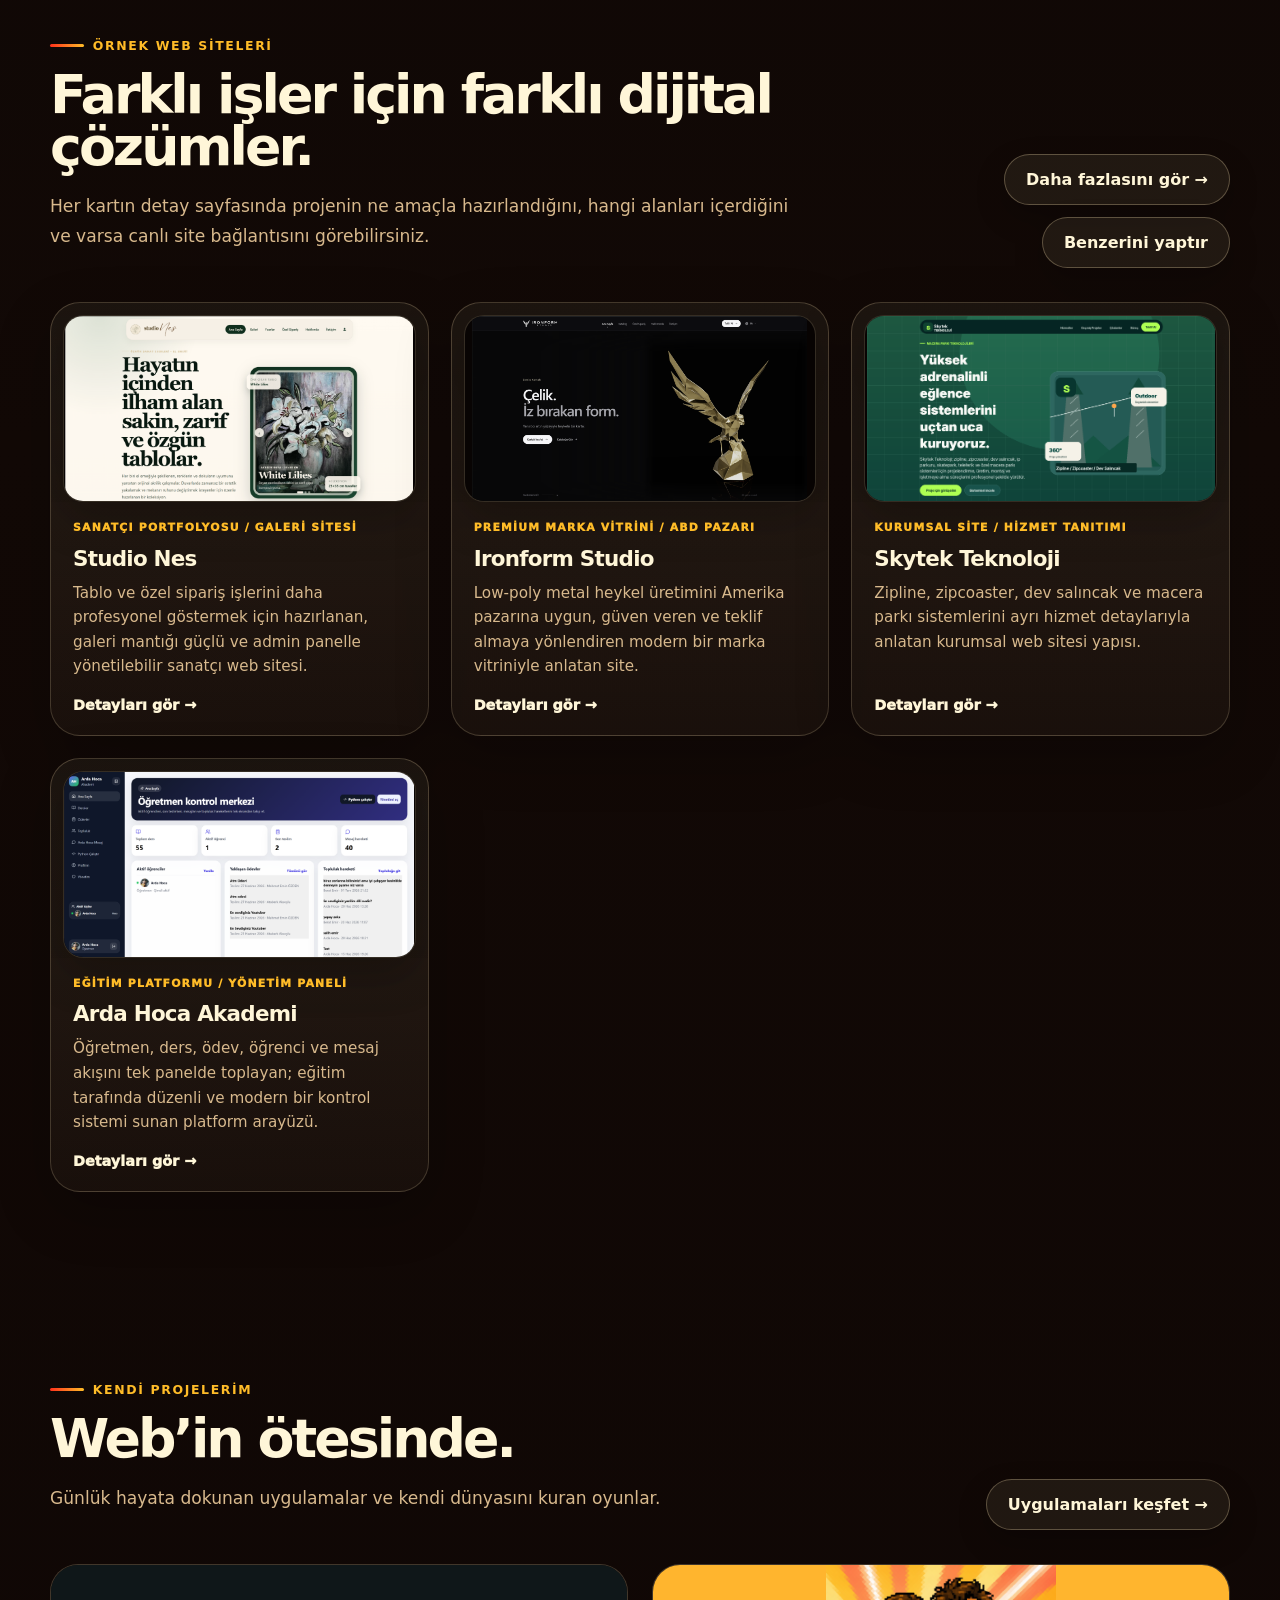
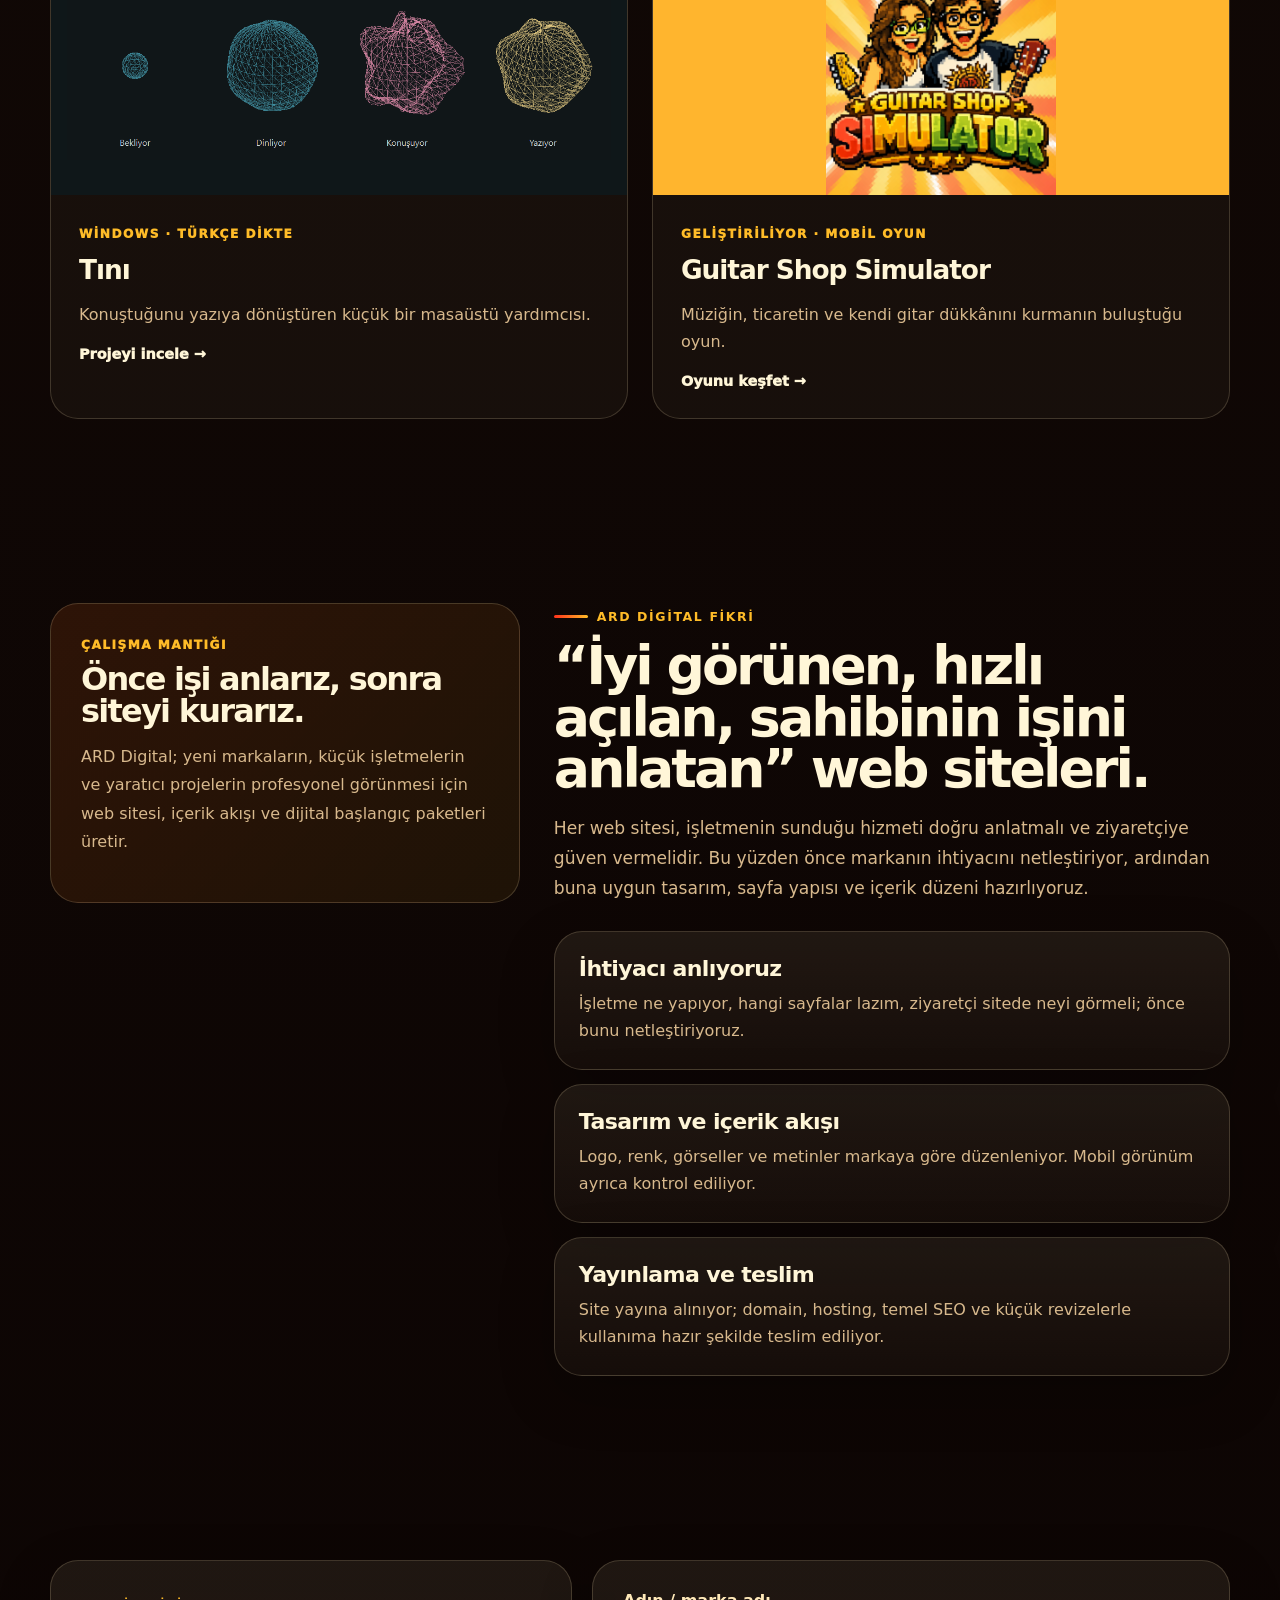
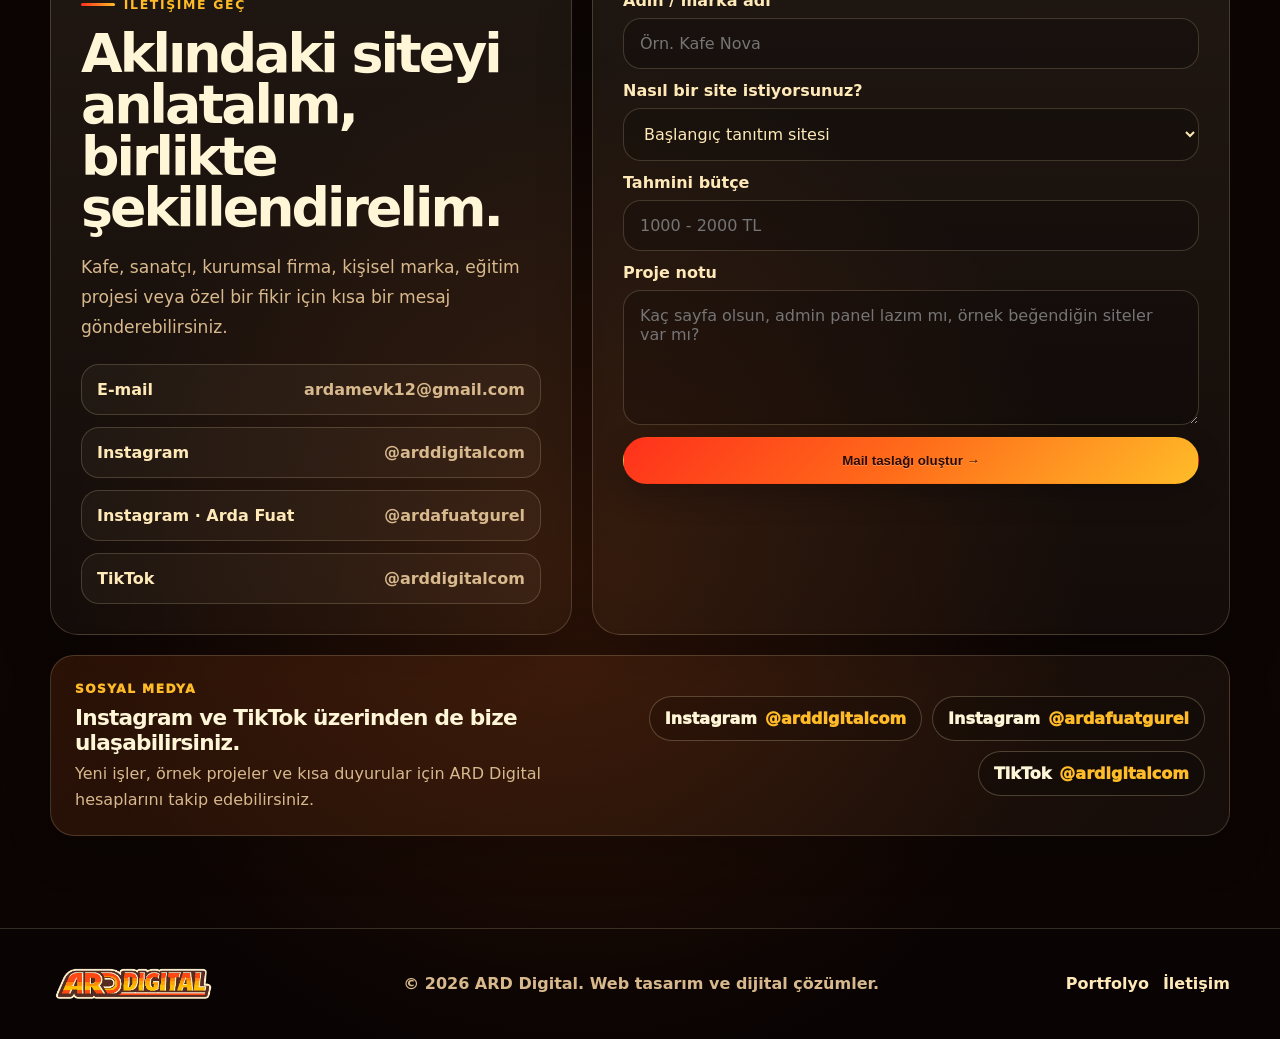
==== commit 7f8b2024: "Replace Ironform previews with updated studio screenshot" ====
--- a/index.html
+++ b/index.html
@@ -3,10 +3,62 @@
 <head>
   <meta charset="utf-8">
   <meta name="viewport" content="width=device-width, initial-scale=1">
-  <title>ARD Digital | Web sitesi tasarımı ve dijital çözümler</title>
-  <meta name="description" content="ARD Digital; modern, mobil uyumlu, yönetilebilir web siteleri tasarlar. Portfolyo, kurumsal site, kafe menü/QR sistemi ve özel web projeleri.">
+  <title>ARD Digital | Web Tasarım, Uygulama ve Oyun Geliştirme</title>
+  <meta name="description" content="Arda Fuat Gürel tarafından kurulan ARD Digital. Web tasarım, mobil uygulamalar ve Guitar Shop Simulator dahil bağımsız oyun projeleri.">
   <link rel="icon" href="assets/favicon.png">
-  <link rel="stylesheet" href="css/style.css">
+  <link rel="stylesheet" href="css/style.css?v=seo-1">
+  <link rel="canonical" href="https://ard-digital.com/">
+  <meta name="robots" content="index, follow, max-image-preview:large">
+  <meta property="og:type" content="website">
+  <meta property="og:locale" content="tr_TR">
+  <meta property="og:site_name" content="ARD Digital">
+  <meta property="og:title" content="ARD Digital | Web Tasarım, Uygulama ve Oyun Geliştirme">
+  <meta property="og:description" content="Arda Fuat Gürel tarafından kurulan ARD Digital. Web tasarım, mobil uygulamalar ve Guitar Shop Simulator dahil bağımsız oyun projeleri.">
+  <meta property="og:url" content="https://ard-digital.com/">
+  <meta property="og:image" content="https://ard-digital.com/assets/arddigital-logo.png">
+  <meta property="og:image:alt" content="ARD Digital | Web Tasarım, Uygulama ve Oyun Geliştirme">
+  <meta name="twitter:card" content="summary_large_image">
+  <meta name="twitter:title" content="ARD Digital | Web Tasarım, Uygulama ve Oyun Geliştirme">
+  <meta name="twitter:description" content="Arda Fuat Gürel tarafından kurulan ARD Digital. Web tasarım, mobil uygulamalar ve Guitar Shop Simulator dahil bağımsız oyun projeleri.">
+  <meta name="twitter:image" content="https://ard-digital.com/assets/arddigital-logo.png">
+  <script type="application/ld+json">
+{
+  "@context": "https://schema.org",
+  "@graph": [
+    {
+      "@type": "Organization",
+      "@id": "https://ard-digital.com/#organization",
+      "name": "ARD Digital",
+      "url": "https://ard-digital.com/",
+      "logo": "https://ard-digital.com/assets/arddigital-logo.png",
+      "founder": {
+        "@id": "https://ard-digital.com/biyografi#person"
+      }
+    },
+    {
+      "@type": "WebSite",
+      "@id": "https://ard-digital.com/#website",
+      "url": "https://ard-digital.com/",
+      "name": "ARD Digital",
+      "publisher": {
+        "@id": "https://ard-digital.com/#organization"
+      },
+      "inLanguage": "tr"
+    },
+    {
+      "@type": "WebPage",
+      "@id": "https://ard-digital.com/#webpage",
+      "url": "https://ard-digital.com/",
+      "name": "ARD Digital | Web Tasarım, Uygulama ve Oyun Geliştirme",
+      "description": "Arda Fuat Gürel tarafından kurulan ARD Digital. Web tasarım, mobil uygulamalar ve Guitar Shop Simulator dahil bağımsız oyun projeleri.",
+      "isPartOf": {
+        "@id": "https://ard-digital.com/#website"
+      },
+      "inLanguage": "tr"
+    }
+  ]
+}
+  </script>
 </head>
 <body>
   <header class="site-header">
@@ -47,7 +99,7 @@
           </a>
 
           <a class="project-tile project-shot tile-small tile-a" href="case-studies/ironform.html" aria-label="Ironform Studio proje sayfasını aç">
-            <figure class="site-shot"><img src="assets/thumb-ironform.png" alt="Ironform Studio ana sayfa ekran görüntüsü"></figure>
+            <figure class="site-shot"><img src="assets/thumb-ironform.png?v=20261029" alt="Ironform Studio ana sayfa ekran görüntüsü"></figure>
           </a>
 
           <a class="project-tile project-shot tile-small tile-b" href="case-studies/skytek.html" aria-label="Skytek Teknoloji proje sayfasını aç">
@@ -117,7 +169,7 @@
 
           <a class="portfolio-card portfolio-detail-card" href="case-studies/ironform.html" aria-label="Ironform Studio proje sayfasını aç">
             <figure class="portfolio-shot-frame">
-              <img src="assets/thumb-ironform.png" alt="Ironform Studio ana sayfa ekran görüntüsü">
+              <img src="assets/thumb-ironform.png?v=20261029" alt="Ironform Studio ana sayfa ekran görüntüsü">
             </figure>
             <div class="portfolio-detail-body">
               <span class="portfolio-kicker">Premium marka vitrini / ABD pazarı</span>
--- a/css/style.css
+++ b/css/style.css
@@ -1242,6 +1242,61 @@
 .game-logo-image{display:block;width:100%;height:auto;aspect-ratio:1/1;object-fit:contain}
 
 /* Project pages */
+.image-viewer{position:fixed;inset:0;margin:auto;padding:0;width:min(1180px,calc(100% - 40px));max-width:none;height:min(920px,calc(100dvh - 32px));max-height:none;border:1px solid rgba(255,233,184,.22);border-radius:24px;background:#130c09;color:var(--cream-2);box-shadow:0 32px 120px #0009;overflow:hidden}
+.image-viewer::backdrop{background:rgba(5,3,2,.86);backdrop-filter:blur(12px)}
+.viewer-shell{height:100%;min-width:0;display:grid;grid-template-columns:minmax(0,1fr);grid-template-rows:auto minmax(0,1fr) auto}
+.viewer-header{display:flex;justify-content:space-between;align-items:center;padding:13px 20px;border-bottom:1px solid var(--line);gap:16px}
+.viewer-label{font-size:.7rem;letter-spacing:.14em;text-transform:uppercase;color:var(--muted);font-weight:800}
+.viewer-close{display:flex;align-items:center;gap:12px;background:rgba(255,233,184,.07);border:1px solid var(--line);border-radius:999px;color:var(--cream);padding:7px 14px;cursor:pointer;font:inherit;font-size:.82rem}
+.viewer-close span{font-size:1.65rem;line-height:1}
+.viewer-stage{position:relative;min-height:0;min-width:0;background:radial-gradient(ellipse at 50% 50%,rgba(116,66,34,.14),transparent 75%)}
+.viewer-image{position:absolute;top:16px;left:76px;display:block;width:calc(100% - 152px);height:calc(100% - 32px);max-width:none;max-height:none;object-fit:contain;filter:drop-shadow(0 10px 20px #0005)}
+.viewer-arrow{position:absolute;top:50%;transform:translateY(-50%);width:44px;height:54px;display:grid;place-items:center;border:1px solid var(--line);border-radius:16px;background:#2b1b13;color:var(--cream);font-size:2.4rem;cursor:pointer;line-height:1}
+.viewer-prev{left:18px}.viewer-next{right:18px}
+.viewer-arrow:hover,.viewer-close:hover{background:#4a2a17;border-color:var(--gold)}
+.viewer-footer{min-width:0;border-top:1px solid var(--line);padding:14px 22px 16px;background:rgba(255,233,184,.025)}
+.viewer-caption h2{font-size:1.1rem;letter-spacing:-.025em;line-height:1.3;margin:0}
+.viewer-caption p{color:var(--muted);font-size:.85rem;line-height:1.5;margin:5px 0 0}
+.viewer-caption p:empty{display:none}
+.viewer-thumbnails{min-width:0;max-width:100%;display:flex;gap:8px;overflow-x:auto;padding:12px 2px 2px;scrollbar-width:thin;scrollbar-color:#6b4428 transparent}
+.viewer-thumbnails button{flex:0 0 47px;height:61px;padding:3px;border:1px solid var(--line);border-radius:9px;background:#22160f;cursor:pointer;opacity:.6}
+.viewer-thumbnails button[aria-pressed="true"]{border-color:var(--gold);background:#3e2919;opacity:1}
+.viewer-thumbnails img{width:100%;height:100%;object-fit:contain}
+.image-viewer [hidden]{display:none!important}
+@media(max-width:700px){.image-viewer{width:calc(100% - 16px);height:calc(100dvh - 16px);border-radius:18px}.viewer-header{padding:10px 13px}.viewer-label{font-size:.61rem;letter-spacing:.08em}.viewer-image{top:12px;left:43px;width:calc(100% - 86px);height:calc(100% - 24px)}.viewer-arrow{width:32px;height:44px;border-radius:12px;font-size:2rem}.viewer-prev{left:6px}.viewer-next{right:6px}.viewer-footer{padding:12px}.viewer-caption h2{font-size:1rem}.viewer-caption p{font-size:.78rem}.viewer-thumbnails button{flex-basis:38px;height:48px}}
+.game-gallery{padding-top:20px}
+.game-screenshot-grid{display:grid;grid-template-columns:repeat(3,minmax(0,1fr));gap:26px;margin-top:34px}
+.game-screenshot-grid figure{margin:0;min-width:0}
+.game-screenshot-grid a{display:block;overflow:hidden;width:100%;max-width:290px;margin:0 auto;transition:transform .2s}
+.game-screenshot-grid a:hover{transform:translateY(-4px)}
+.game-screenshot-grid img{display:block;width:100%;height:auto}
+.game-screenshot-grid figcaption{padding:20px 4px 0}
+.game-screenshot-grid h3{font-size:1.25rem;line-height:1.25;letter-spacing:-.025em;margin:0 0 10px}
+.game-screenshot-grid p{color:var(--muted);line-height:1.7;margin:0}
+.game-more-screens{margin-top:38px;border-top:1px solid var(--line);padding-top:24px}
+.game-more-screens summary{cursor:pointer;color:var(--cream);font-weight:800;padding:12px 0;font-size:1.08rem}
+.game-more-screens summary:hover{color:var(--gold)}
+@media(max-width:700px){.game-screenshot-grid{grid-template-columns:1fr;gap:32px;max-width:400px;margin:28px auto 0}.game-screenshot-grid a{border-radius:20px}}
+.tomorrow-project{margin:44px 0 30px}
+.tomorrow-feature.app-feature{margin-bottom:0;border-radius:32px 32px 0 0}
+.tomorrow-art.app-art{background:radial-gradient(ellipse at 50% 20%,#485127,#151c0f 80%);gap:30px}
+.tomorrow-art>img{width:min(100%,350px);height:auto;border-radius:30px;box-shadow:0 20px 65px #0005}
+.tomorrow-art>span{color:#e5dbc6;font-size:.82rem;letter-spacing:.08em;text-align:center}
+.tomorrow-feature .app-copy h2{font-size:clamp(2.2rem,4vw,3.6rem);line-height:1.05}
+.tomorrow-screens{padding:36px;border:1px solid var(--line);border-top:0;border-radius:0 0 32px 32px;background:rgba(229,219,198,.025)}
+.tomorrow-gallery-heading h3{font-size:clamp(1.7rem,3vw,2.7rem);letter-spacing:-.045em;line-height:1.1;margin:18px 0 12px}
+.tomorrow-gallery-heading p{color:var(--muted);line-height:1.7;max-width:660px}
+.tomorrow-screen-grid{display:grid;grid-template-columns:repeat(4,minmax(0,1fr));gap:22px;margin-top:30px}
+.tomorrow-screen-grid figure{margin:0;min-width:0}
+.tomorrow-screen-grid a{display:block;border-radius:23px;overflow:hidden;border:1px solid var(--line);background:#e5dbc6;transition:transform .2s}
+.tomorrow-screen-grid a:hover{transform:translateY(-4px)}
+.tomorrow-screen-grid img{width:100%;height:auto;display:block}
+.tomorrow-screen-grid figcaption{padding:17px 2px 0;line-height:1.5}
+.tomorrow-screen-grid figcaption strong{display:block;color:var(--cream);font-size:1rem}
+.tomorrow-screen-grid figcaption span{display:block;color:var(--muted);font-size:.86rem;margin-top:6px}
+.remaining-projects.upcoming-grid{grid-template-columns:1fr}
+@media(max-width:900px){.tomorrow-screen-grid{grid-template-columns:repeat(2,minmax(0,1fr))}.tomorrow-feature{grid-template-columns:1fr}.tomorrow-art{padding:36px}.tomorrow-art>img{max-width:230px}}
+@media(max-width:700px){.tomorrow-screens{padding:24px 18px}.tomorrow-screen-grid{gap:22px 12px}.tomorrow-screen-grid a{border-radius:15px}.tomorrow-screen-grid figcaption strong{font-size:.9rem}.tomorrow-screen-grid figcaption span{font-size:.8rem}}
 [id]{scroll-margin-top:110px}
 .nav{gap:16px}.nav-links{gap:1px}.nav-links a{padding:10px;font-size:.88rem}
 .process-card{grid-template-columns:1fr}
@@ -1288,3 +1343,7 @@
 @media(max-width:980px){.bio-grid{grid-template-columns:1fr;gap:30px}.bio-studio img{margin-bottom:32px}.app-copy{padding:30px}.app-art{padding:24px}.nav-links a{padding:14px 16px}.bio-hero{padding-bottom:56px}}
 @media(max-width:700px){.app-feature,.upcoming-grid,.project-preview-grid{grid-template-columns:1fr}.app-art{padding:30px 20px;min-height:240px}.tini-art{gap:25px}.watchly-art img{max-width:240px}.app-copy,.upcoming-card,.bio-studio{padding:26px}.project-crosslink{flex-direction:column;align-items:flex-start;padding:28px 0;gap:16px}.project-preview-card>img{height:200px}.apps-hero{padding-top:54px}.app-copy h2{font-size:3rem}.page-title{overflow-wrap:anywhere}.project-jump-links{gap:4px 12px}}
 @media(prefers-reduced-motion:reduce){html{scroll-behavior:auto}*,*::before,*::after{animation:none!important;transition:none!important}}
+
+/* Keep the full game name readable across phone and desktop widths. */
+.games-title.games-title-project{font-size:clamp(2.8rem,7.8vw,7.5rem);line-height:.96;letter-spacing:-.055em;overflow-wrap:normal}
+.game-faq .section-text[lang="en"]{margin-top:32px}
